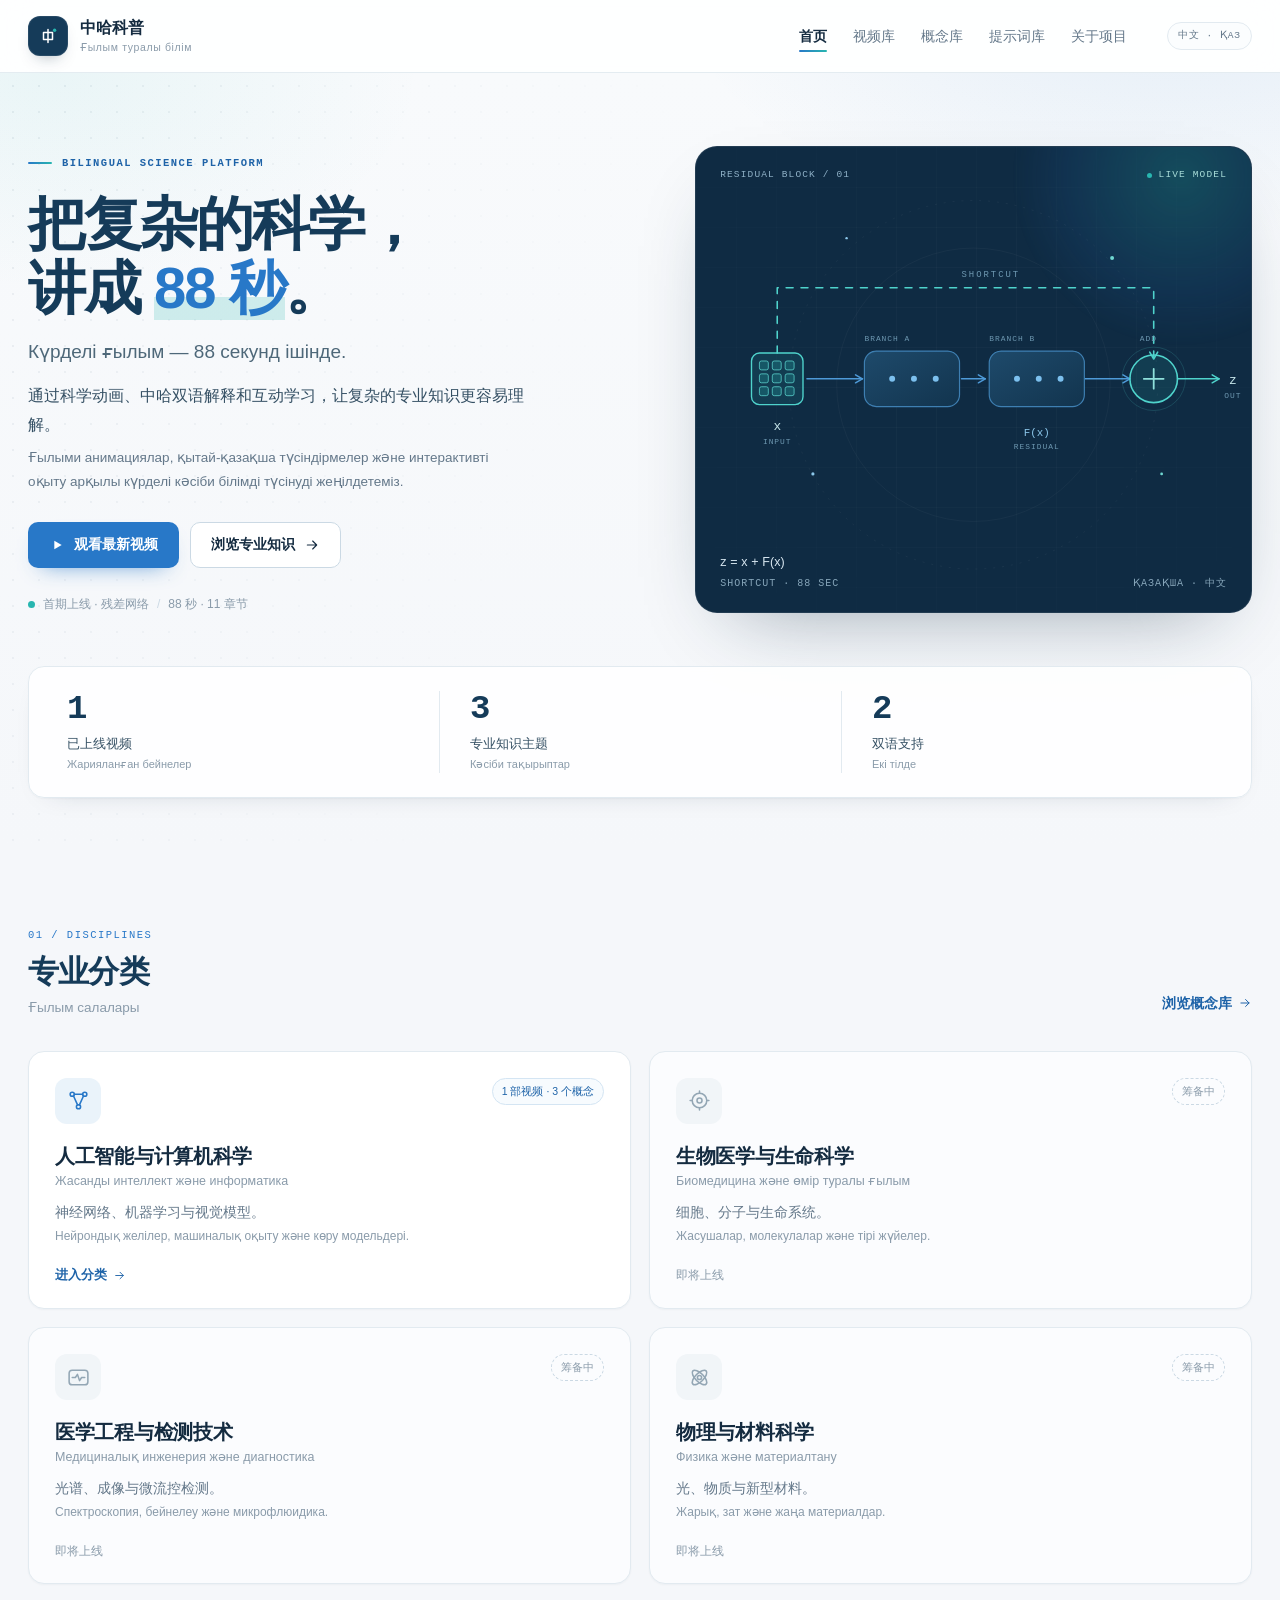
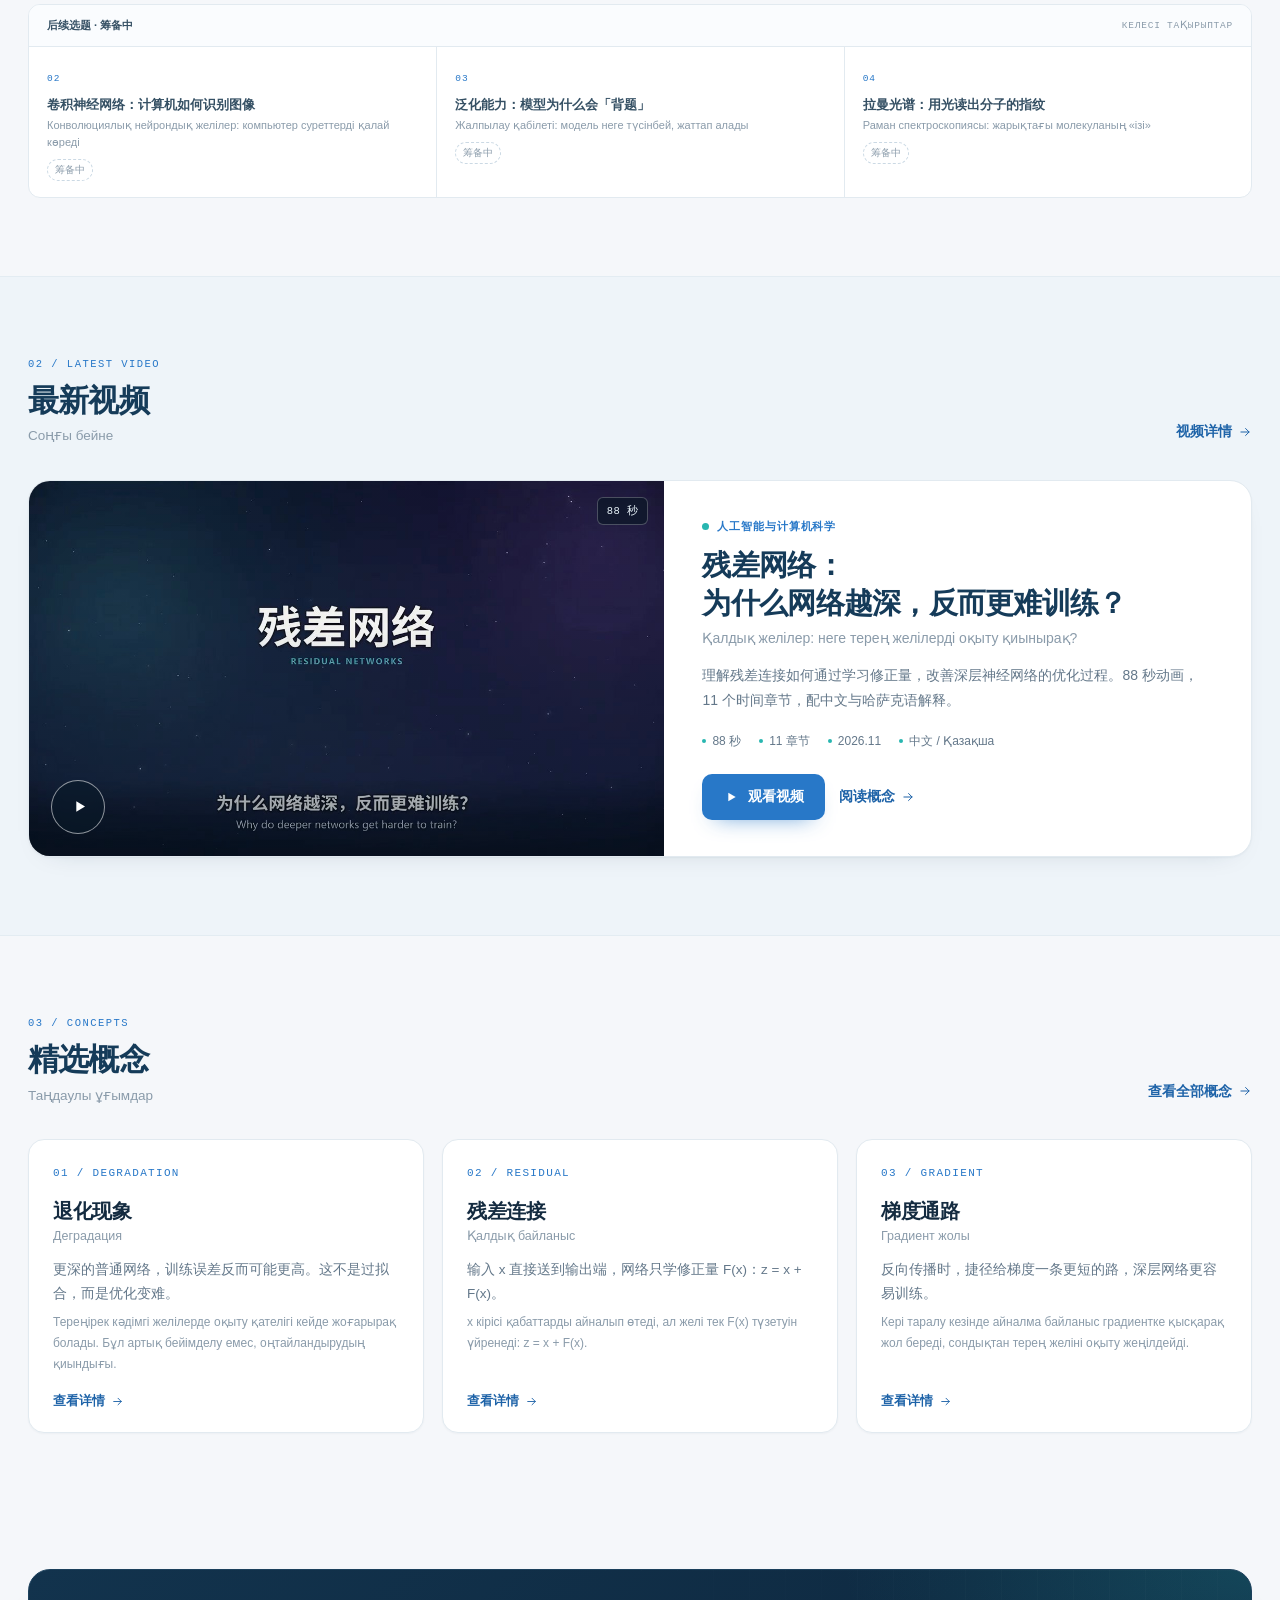
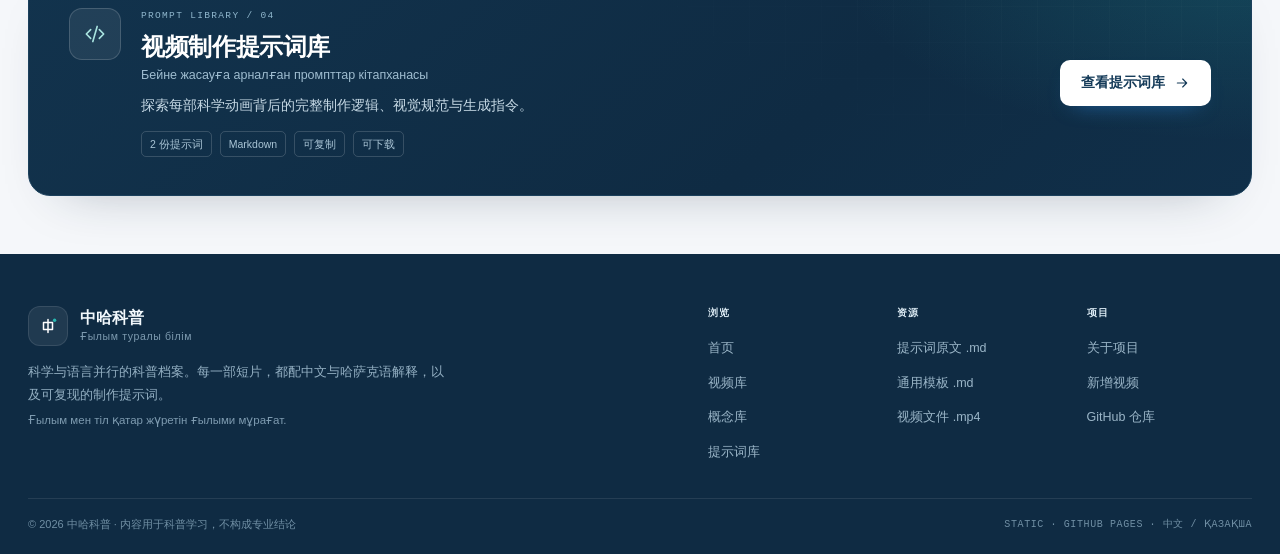
==== index.html @ 67d8af1c "UI 全面升级：编辑式设计系统、首页与视频页重做、Click Spark 与概念库" ====
<!doctype html>
<html lang="zh-CN">
<head>
  <meta charset="UTF-8" />
  <meta name="viewport" content="width=device-width, initial-scale=1.0" />
  <title>中哈科普 · 现代科学知识与双语学习平台</title>
  <meta name="description" content="通过科学动画、中哈双语解释和互动学习，让复杂的专业知识更容易理解。首期：残差网络 ResNet，88 秒动画 + 中文/哈萨克语概念解释 + 可复现的制作提示词。" />
  <meta name="theme-color" content="#153B59" />
  <meta property="og:type" content="website" />
  <meta property="og:title" content="中哈科普 · 把复杂的科学，讲成 88 秒" />
  <meta property="og:description" content="中哈双语科学知识平台：科学动画、概念解释与创作提示词。" />
  <meta property="og:image" content="https://hawkplus.github.io/zhong-ha/assets/img/og-cover.jpg" />
  <meta property="og:url" content="https://hawkplus.github.io/zhong-ha/" />
  <link rel="canonical" href="https://hawkplus.github.io/zhong-ha/" />
  <link rel="icon" href="assets/img/favicon.svg" type="image/svg+xml" />
  <link rel="stylesheet" href="assets/css/site.css" />
</head>
<body>
  <a class="skip-link" href="#main-content">跳到主要内容</a>

  <header class="site-header">
    <div class="shell header-inner">
      <a class="brand" href="index.html" aria-label="中哈科普首页">
        <span class="brand-mark" aria-hidden="true">
          <svg viewBox="0 0 24 24" fill="none">
            <path d="M12 5.5v13M7.5 8.5h9v7h-9z" stroke="#fff" stroke-width="1.5" stroke-linejoin="round" stroke-linecap="round"/>
            <circle cx="18.6" cy="6.2" r="1.7" fill="#28B6B0"/>
          </svg>
        </span>
        <span class="brand-copy">
          <strong>中哈科普</strong>
          <small lang="kk">Ғылым туралы білім</small>
        </span>
      </a>

      <nav class="site-nav" id="site-nav" aria-label="主导航">
        <a class="nav-link is-active" href="index.html" aria-current="page">首页</a>
        <a class="nav-link" href="index.html#library">视频库</a>
        <a class="nav-link" href="concepts.html">概念库</a>
        <a class="nav-link" href="prompts.html">提示词库</a>
        <a class="nav-link" href="about.html">关于项目</a>
      </nav>

      <span class="lang-badge" aria-label="中文与哈萨克语">中文 · ҚАЗ</span>
      <button class="nav-toggle" type="button" aria-expanded="false" aria-controls="site-nav" aria-label="打开菜单" data-nav-toggle>
        <span></span>
      </button>
    </div>
  </header>

  <main id="main-content">
    <!-- Hero -->
    <section class="hero" aria-labelledby="hero-title">
      <div class="shell">
        <div class="hero-grid">
          <div class="hero-copy">
            <p class="eyebrow">Bilingual Science Platform</p>
            <h1 id="hero-title">把复杂的科学，<br />讲成 <span class="accent">88 秒</span>。</h1>
            <p class="hero-kk" lang="kk">Күрделі ғылым — 88 секунд ішінде.</p>
            <p class="hero-intro">通过科学动画、中哈双语解释和互动学习，让复杂的专业知识更容易理解。</p>
            <p class="hero-intro-kk" lang="kk">Ғылыми анимациялар, қытай-қазақша түсіндірмелер және интерактивті оқыту арқылы күрделі кәсіби білімді түсінуді жеңілдетеміз.</p>
            <div class="hero-actions">
              <a class="btn btn-primary" href="videos/resnet.html" data-spark>
                <svg viewBox="0 0 24 24" aria-hidden="true"><path d="M8 5.5v13l11-6.5-11-6.5z" fill="currentColor"/></svg>
                观看最新视频
              </a>
              <a class="btn btn-secondary" href="concepts.html" data-spark>
                浏览专业知识
                <svg viewBox="0 0 24 24" aria-hidden="true"><path d="M5 12h14M13 6l6 6-6 6" fill="none" stroke="currentColor" stroke-width="1.7" stroke-linecap="round" stroke-linejoin="round"/></svg>
              </a>
            </div>
            <p class="hero-foot"><span class="pulse-dot" aria-hidden="true"></span>首期上线 · 残差网络 <span class="sep">/</span> 88 秒 · 11 章节</p>
          </div>

          <div class="hero-visual">
            <div class="visual-stage">
              <div class="stage-top">
                <span>RESIDUAL BLOCK / 01</span>
                <span class="live">LIVE MODEL</span>
              </div>
              <svg class="stage-svg" viewBox="0 0 560 470" role="img" aria-label="残差块示意图：输入 x 经过残差分支 F(x) 与上方捷径汇合，在加法节点得到输出 z">
                <defs>
                  <linearGradient id="nodeFill" x1="0" y1="0" x2="1" y2="1">
                    <stop offset="0" stop-color="#1E4A6B"/>
                    <stop offset="1" stop-color="#12344E"/>
                  </linearGradient>
                </defs>

                <circle cx="280" cy="240" r="186" fill="none" stroke="rgba(255,255,255,.05)" stroke-dasharray="2 7"/>
                <circle cx="280" cy="240" r="138" fill="none" stroke="rgba(255,255,255,.04)"/>
                <circle cx="420" cy="112" r="2" fill="#6FD7D1" class="sparkle"/>
                <circle cx="118" cy="330" r="1.6" fill="#8CC7EA" class="sparkle" style="animation-delay:.8s"/>
                <circle cx="470" cy="330" r="1.4" fill="#6FD7D1" class="sparkle" style="animation-delay:1.4s"/>
                <circle cx="152" cy="92" r="1.2" fill="#8CC7EA" class="sparkle" style="animation-delay:.4s"/>

                <!-- shortcut -->
                <path class="flow-line" d="M82 208 V 142 H 462 V 214" fill="none" stroke="#4FD3CC" stroke-width="1.6" stroke-linecap="round" stroke-linejoin="round"/>
                <path d="M462 214 l-4 -7 M462 214 l4 -7" fill="none" stroke="#4FD3CC" stroke-width="1.6" stroke-linecap="round"/>
                <text x="268" y="131" fill="#6E98B1" font-family="monospace" font-size="9" letter-spacing="2">SHORTCUT</text>

                <!-- input -->
                <g>
                  <rect x="56" y="208" width="52" height="52" rx="8" fill="rgba(40,182,176,.12)" stroke="#4FD3CC" stroke-width="1.4"/>
                  <g fill="rgba(40,182,176,.22)" stroke="#5AD1CB" stroke-width=".8">
                    <rect x="64" y="216" width="9" height="9" rx="2"/><rect x="77" y="216" width="9" height="9" rx="2"/><rect x="90" y="216" width="9" height="9" rx="2"/>
                    <rect x="64" y="229" width="9" height="9" rx="2"/><rect x="77" y="229" width="9" height="9" rx="2"/><rect x="90" y="229" width="9" height="9" rx="2"/>
                    <rect x="64" y="242" width="9" height="9" rx="2"/><rect x="77" y="242" width="9" height="9" rx="2"/><rect x="90" y="242" width="9" height="9" rx="2"/>
                  </g>
                  <text x="82" y="286" fill="#C7E6EA" font-family="monospace" font-size="13" text-anchor="middle">x</text>
                  <text x="82" y="300" fill="#6E98B1" font-family="monospace" font-size="8" text-anchor="middle" letter-spacing="1">INPUT</text>
                </g>

                <!-- arrows -->
                <path d="M112 234 H 168" fill="none" stroke="#4E9AD8" stroke-width="1.5" stroke-linecap="round"/>
                <path d="M168 234 l-7 -4 M168 234 l-7 4" fill="none" stroke="#4E9AD8" stroke-width="1.5" stroke-linecap="round"/>
                <path d="M268 234 H 292" fill="none" stroke="#4E9AD8" stroke-width="1.5" stroke-linecap="round"/>
                <path d="M292 234 l-7 -4 M292 234 l-7 4" fill="none" stroke="#4E9AD8" stroke-width="1.5" stroke-linecap="round"/>
                <path d="M392 234 H 438" fill="none" stroke="#4E9AD8" stroke-width="1.5" stroke-linecap="round"/>
                <path d="M438 234 l-7 -4 M438 234 l-7 4" fill="none" stroke="#4E9AD8" stroke-width="1.5" stroke-linecap="round"/>

                <!-- residual branch -->
                <g>
                  <rect x="170" y="206" width="96" height="56" rx="12" fill="url(#nodeFill)" stroke="#3E7FB2" stroke-width="1.2"/>
                  <g fill="#7CC0EE">
                    <circle cx="198" cy="234" r="3"/><circle cx="220" cy="234" r="3"/><circle cx="242" cy="234" r="3"/>
                  </g>
                  <rect x="296" y="206" width="96" height="56" rx="12" fill="url(#nodeFill)" stroke="#3E7FB2" stroke-width="1.2"/>
                  <g fill="#7CC0EE">
                    <circle cx="324" cy="234" r="3"/><circle cx="346" cy="234" r="3"/><circle cx="368" cy="234" r="3"/>
                  </g>
                  <text x="344" y="292" fill="#8CC7EA" font-family="monospace" font-size="11" text-anchor="middle">F(x)</text>
                  <text x="344" y="305" fill="#6E98B1" font-family="monospace" font-size="8" text-anchor="middle" letter-spacing="1">RESIDUAL</text>
                </g>

                <!-- add node -->
                <g class="node-pulse">
                  <circle cx="462" cy="234" r="24" fill="rgba(40,182,176,.13)" stroke="#4FD3CC" stroke-width="1.6"/>
                  <path d="M462 224 v20 M452 234 h20" stroke="#8FE0DB" stroke-width="1.8" stroke-linecap="round"/>
                  <circle cx="462" cy="234" r="32" fill="none" stroke="rgba(79,211,204,.18)"/>
                </g>
                <path d="M486 234 H 528" fill="none" stroke="#4FD3CC" stroke-width="1.5" stroke-linecap="round"/>
                <path d="M528 234 l-7 -4 M528 234 l-7 4" fill="none" stroke="#4FD3CC" stroke-width="1.5" stroke-linecap="round"/>
                <text x="542" y="239" fill="#C7E6EA" font-family="monospace" font-size="13" text-anchor="middle">z</text>
                <text x="542" y="253" fill="#6E98B1" font-family="monospace" font-size="8" text-anchor="middle" letter-spacing="1">OUT</text>

                <!-- tiny labels -->
                <text x="170" y="196" fill="#6E98B1" font-family="monospace" font-size="8" letter-spacing="1">BRANCH A</text>
                <text x="296" y="196" fill="#6E98B1" font-family="monospace" font-size="8" letter-spacing="1">BRANCH B</text>
                <text x="448" y="196" fill="#6E98B1" font-family="monospace" font-size="8" letter-spacing="1">ADD</text>
              </svg>
              <div class="stage-bottom">
                <span><strong>z = x + F(x)</strong><span class="mono">SHORTCUT · 88 SEC</span></span>
                <span class="mono" lang="kk">ҚАЗАҚША · 中文</span>
              </div>
            </div>
          </div>
        </div>

        <div class="metrics" aria-label="站点数据">
          <div class="metric">
            <span class="metric-num" data-stat="videos">1</span>
            <span class="metric-label">已上线视频</span>
            <span class="metric-kk" lang="kk">Жарияланған бейнелер</span>
          </div>
          <div class="metric">
            <span class="metric-num" data-stat="concepts">3</span>
            <span class="metric-label">专业知识主题</span>
            <span class="metric-kk" lang="kk">Кәсіби тақырыптар</span>
          </div>
          <div class="metric">
            <span class="metric-num" data-stat="languages">2</span>
            <span class="metric-label">双语支持</span>
            <span class="metric-kk" lang="kk">Екі тілде</span>
          </div>
        </div>
      </div>
    </section>

    <!-- 01 专业分类 -->
    <section class="section" id="categories" aria-labelledby="categories-title">
      <div class="shell">
        <header class="section-head">
          <div class="section-head-main">
            <span class="section-eyebrow">01 / DISCIPLINES</span>
            <h2 class="section-title" id="categories-title">专业分类</h2>
            <span class="section-kk" lang="kk">Ғылым салалары</span>
          </div>
          <a class="text-link section-link" href="concepts.html">浏览概念库
            <svg viewBox="0 0 24 24" aria-hidden="true"><path d="M5 12h14M13 6l6 6-6 6" fill="none" stroke="currentColor" stroke-width="1.7" stroke-linecap="round" stroke-linejoin="round"/></svg>
          </a>
        </header>

        <div class="category-grid">
          <a class="category-card is-active" href="videos/resnet.html" data-spark>
            <div class="category-top">
              <span class="category-icon" aria-hidden="true">
                <svg viewBox="0 0 24 24" fill="none" stroke="currentColor" stroke-width="1.5" stroke-linecap="round" stroke-linejoin="round">
                  <circle cx="6" cy="6" r="2"/><circle cx="18" cy="6" r="2"/><circle cx="12" cy="18" r="2"/>
                  <path d="M7.8 6h8.4M7.1 7.4l4.1 9M16.9 7.4l-4.1 9"/>
                </svg>
              </span>
              <span class="count-pill" data-cat-count="ai">1 部视频 · 3 个概念</span>
            </div>
            <h3>人工智能与计算机科学</h3>
            <p class="category-kk" lang="kk">Жасанды интеллект және информатика</p>
            <p class="category-desc">神经网络、机器学习与视觉模型。</p>
            <p class="category-desc-kk" lang="kk">Нейрондық желілер, машиналық оқыту және көру модельдері.</p>
            <div class="category-foot">
              <span class="category-link">进入分类
                <svg viewBox="0 0 24 24" aria-hidden="true"><path d="M5 12h14M13 6l6 6-6 6" fill="none" stroke="currentColor" stroke-width="1.7" stroke-linecap="round" stroke-linejoin="round"/></svg>
              </span>
            </div>
          </a>

          <article class="category-card is-muted" aria-disabled="true">
            <div class="category-top">
              <span class="category-icon" aria-hidden="true">
                <svg viewBox="0 0 24 24" fill="none" stroke="currentColor" stroke-width="1.5" stroke-linecap="round" stroke-linejoin="round">
                  <circle cx="12" cy="12" r="7"/><circle cx="12" cy="12" r="2.4"/>
                  <path d="M12 3v2M12 19v2M3 12h2M19 12h2"/>
                </svg>
              </span>
              <span class="status-pill">筹备中</span>
            </div>
            <h3>生物医学与生命科学</h3>
            <p class="category-kk" lang="kk">Биомедицина және өмір туралы ғылым</p>
            <p class="category-desc">细胞、分子与生命系统。</p>
            <p class="category-desc-kk" lang="kk">Жасушалар, молекулалар және тірі жүйелер.</p>
            <div class="category-foot"><span class="category-soon">即将上线</span></div>
          </article>

          <article class="category-card is-muted" aria-disabled="true">
            <div class="category-top">
              <span class="category-icon" aria-hidden="true">
                <svg viewBox="0 0 24 24" fill="none" stroke="currentColor" stroke-width="1.5" stroke-linecap="round" stroke-linejoin="round">
                  <rect x="3" y="5" width="18" height="14" rx="3"/>
                  <path d="M6 12h3l2-3 2 6 2-3h3"/>
                </svg>
              </span>
              <span class="status-pill">筹备中</span>
            </div>
            <h3>医学工程与检测技术</h3>
            <p class="category-kk" lang="kk">Медициналық инженерия және диагностика</p>
            <p class="category-desc">光谱、成像与微流控检测。</p>
            <p class="category-desc-kk" lang="kk">Спектроскопия, бейнелеу және микрофлюидика.</p>
            <div class="category-foot"><span class="category-soon">即将上线</span></div>
          </article>

          <article class="category-card is-muted" aria-disabled="true">
            <div class="category-top">
              <span class="category-icon" aria-hidden="true">
                <svg viewBox="0 0 24 24" fill="none" stroke="currentColor" stroke-width="1.5" stroke-linecap="round" stroke-linejoin="round">
                  <circle cx="12" cy="12" r="2"/>
                  <ellipse cx="12" cy="12" rx="9" ry="4" transform="rotate(45 12 12)"/>
                  <ellipse cx="12" cy="12" rx="9" ry="4" transform="rotate(-45 12 12)"/>
                </svg>
              </span>
              <span class="status-pill">筹备中</span>
            </div>
            <h3>物理与材料科学</h3>
            <p class="category-kk" lang="kk">Физика және материалтану</p>
            <p class="category-desc">光、物质与新型材料。</p>
            <p class="category-desc-kk" lang="kk">Жарық, зат және жаңа материалдар.</p>
            <div class="category-foot"><span class="category-soon">即将上线</span></div>
          </article>
        </div>

        <div class="roadmap">
          <div class="roadmap-head">
            <span>后续选题 · 筹备中</span>
            <span lang="kk">КЕЛЕСІ ТАҚЫРЫПТАР</span>
          </div>
          <div class="roadmap-list">
            <div class="roadmap-item">
              <span class="n">02</span>
              <h3>卷积神经网络：计算机如何识别图像</h3>
              <p class="kk" lang="kk">Конволюциялық нейрондық желілер: компьютер суреттерді қалай көреді</p>
              <span class="status">筹备中</span>
            </div>
            <div class="roadmap-item">
              <span class="n">03</span>
              <h3>泛化能力：模型为什么会「背题」</h3>
              <p class="kk" lang="kk">Жалпылау қабілеті: модель неге түсінбей, жаттап алады</p>
              <span class="status">筹备中</span>
            </div>
            <div class="roadmap-item">
              <span class="n">04</span>
              <h3>拉曼光谱：用光读出分子的指纹</h3>
              <p class="kk" lang="kk">Раман спектроскопиясы: жарықтағы молекуланың «ізі»</p>
              <span class="status">筹备中</span>
            </div>
          </div>
        </div>
      </div>
    </section>

    <!-- 02 最新视频 -->
    <section class="section section--soft" id="library" aria-labelledby="library-title">
      <div class="shell">
        <header class="section-head">
          <div class="section-head-main">
            <span class="section-eyebrow">02 / LATEST VIDEO</span>
            <h2 class="section-title" id="library-title">最新视频</h2>
            <span class="section-kk" lang="kk">Соңғы бейне</span>
          </div>
          <a class="text-link section-link" href="videos/resnet.html">视频详情
            <svg viewBox="0 0 24 24" aria-hidden="true"><path d="M5 12h14M13 6l6 6-6 6" fill="none" stroke="currentColor" stroke-width="1.7" stroke-linecap="round" stroke-linejoin="round"/></svg>
          </a>
        </header>

        <article class="feature">
          <a class="feature-media" href="videos/resnet.html" aria-label="观看视频：残差网络，88 秒" data-spark>
            <img src="assets/img/resnet-cover.jpg" width="1280" height="720" alt="残差网络动画封面：深色星空背景上写着「残差网络 RESIDUAL NETWORKS」" />
            <span class="duration-chip">88 秒</span>
            <span class="play-orb" aria-hidden="true">
              <svg viewBox="0 0 24 24"><path d="M8 5.5v13l11-6.5-11-6.5z" fill="currentColor"/></svg>
            </span>
          </a>
          <div class="feature-body">
            <p class="feature-kicker">人工智能与计算机科学</p>
            <h3>残差网络：<br />为什么网络越深，反而更难训练？</h3>
            <p class="feature-kk" lang="kk">Қалдық желілер: неге терең желілерді оқыту қиынырақ?</p>
            <p class="feature-desc">理解残差连接如何通过学习修正量，改善深层神经网络的优化过程。88 秒动画，11 个时间章节，配中文与哈萨克语解释。</p>
            <div class="feature-meta">
              <span>88 秒</span><span>11 章节</span><span>2026.11</span><span>中文 / Қазақша</span>
            </div>
            <div class="feature-actions">
              <a class="btn btn-primary" href="videos/resnet.html" data-spark>
                <svg viewBox="0 0 24 24" aria-hidden="true"><path d="M8 5.5v13l11-6.5-11-6.5z" fill="currentColor"/></svg>
                观看视频
              </a>
              <a class="text-link" href="concepts.html#residual">阅读概念
                <svg viewBox="0 0 24 24" aria-hidden="true"><path d="M5 12h14M13 6l6 6-6 6" fill="none" stroke="currentColor" stroke-width="1.7" stroke-linecap="round" stroke-linejoin="round"/></svg>
              </a>
            </div>
          </div>
        </article>
      </div>
    </section>

    <!-- 03 精选概念 -->
    <section class="section" id="concepts" aria-labelledby="concepts-title">
      <div class="shell">
        <header class="section-head">
          <div class="section-head-main">
            <span class="section-eyebrow">03 / CONCEPTS</span>
            <h2 class="section-title" id="concepts-title">精选概念</h2>
            <span class="section-kk" lang="kk">Таңдаулы ұғымдар</span>
          </div>
          <a class="text-link section-link" href="concepts.html">查看全部概念
            <svg viewBox="0 0 24 24" aria-hidden="true"><path d="M5 12h14M13 6l6 6-6 6" fill="none" stroke="currentColor" stroke-width="1.7" stroke-linecap="round" stroke-linejoin="round"/></svg>
          </a>
        </header>

        <div class="concept-grid">
          <a class="concept-card" href="concepts.html#degradation">
            <span class="concept-index">01 / DEGRADATION</span>
            <h3>退化现象</h3>
            <span class="concept-kk" lang="kk">Деградация</span>
            <p class="concept-cn">更深的普通网络，训练误差反而可能更高。这不是过拟合，而是优化变难。</p>
            <p class="concept-kk-text" lang="kk">Тереңірек кәдімгі желілерде оқыту қателігі кейде жоғарырақ болады. Бұл артық бейімделу емес, оңтайландырудың қиындығы.</p>
            <span class="concept-link">查看详情
              <svg viewBox="0 0 24 24" aria-hidden="true"><path d="M5 12h14M13 6l6 6-6 6" fill="none" stroke="currentColor" stroke-width="1.7" stroke-linecap="round" stroke-linejoin="round"/></svg>
            </span>
          </a>

          <a class="concept-card" href="concepts.html#residual">
            <span class="concept-index">02 / RESIDUAL</span>
            <h3>残差连接</h3>
            <span class="concept-kk" lang="kk">Қалдық байланыс</span>
            <p class="concept-cn">输入 x 直接送到输出端，网络只学修正量 F(x)：z = x + F(x)。</p>
            <p class="concept-kk-text" lang="kk">x кірісі қабаттарды айналып өтеді, ал желі тек F(x) түзетуін үйренеді: z = x + F(x).</p>
            <span class="concept-link">查看详情
              <svg viewBox="0 0 24 24" aria-hidden="true"><path d="M5 12h14M13 6l6 6-6 6" fill="none" stroke="currentColor" stroke-width="1.7" stroke-linecap="round" stroke-linejoin="round"/></svg>
            </span>
          </a>

          <a class="concept-card" href="concepts.html#gradient">
            <span class="concept-index">03 / GRADIENT</span>
            <h3>梯度通路</h3>
            <span class="concept-kk" lang="kk">Градиент жолы</span>
            <p class="concept-cn">反向传播时，捷径给梯度一条更短的路，深层网络更容易训练。</p>
            <p class="concept-kk-text" lang="kk">Кері таралу кезінде айналма байланыс градиентке қысқарақ жол береді, сондықтан терең желіні оқыту жеңілдейді.</p>
            <span class="concept-link">查看详情
              <svg viewBox="0 0 24 24" aria-hidden="true"><path d="M5 12h14M13 6l6 6-6 6" fill="none" stroke="currentColor" stroke-width="1.7" stroke-linecap="round" stroke-linejoin="round"/></svg>
            </span>
          </a>
        </div>
      </div>
    </section>

    <!-- 04 提示词 -->
    <section class="section section--tight" id="prompts" aria-labelledby="prompts-title">
      <div class="shell">
        <div class="prompt-banner">
          <div class="prompt-banner-main">
            <span class="prompt-banner-icon" aria-hidden="true">
              <svg viewBox="0 0 24 24" fill="none" stroke="currentColor" stroke-width="1.5" stroke-linecap="round" stroke-linejoin="round">
                <path d="M8 8 4 12l4 4M16 8l4 4-4 4M14 5l-4 14"/>
              </svg>
            </span>
            <div>
              <p class="prompt-banner-kicker">PROMPT LIBRARY / 04</p>
              <h2 id="prompts-title">视频制作提示词库</h2>
              <p class="prompt-banner-kk" lang="kk">Бейне жасауға арналған промпттар кітапханасы</p>
              <p class="prompt-banner-desc">探索每部科学动画背后的完整制作逻辑、视觉规范与生成指令。</p>
              <div class="prompt-tags">
                <span>2 份提示词</span><span>Markdown</span><span>可复制</span><span>可下载</span>
              </div>
            </div>
          </div>
          <div class="prompt-banner-action">
            <a class="btn btn-primary" href="prompts.html" data-spark>
              查看提示词库
              <svg viewBox="0 0 24 24" aria-hidden="true"><path d="M5 12h14M13 6l6 6-6 6" fill="none" stroke="currentColor" stroke-width="1.7" stroke-linecap="round" stroke-linejoin="round"/></svg>
            </a>
          </div>
        </div>
      </div>
    </section>
  </main>

  <footer class="site-footer">
    <div class="shell footer-main">
      <div class="footer-brand">
        <a class="brand brand--footer" href="index.html" aria-label="中哈科普首页">
          <span class="brand-mark" aria-hidden="true">
            <svg viewBox="0 0 24 24" fill="none">
              <path d="M12 5.5v13M7.5 8.5h9v7h-9z" stroke="#fff" stroke-width="1.5" stroke-linejoin="round" stroke-linecap="round"/>
            <circle cx="18.6" cy="6.2" r="1.7" fill="#28B6B0"/>
            </svg>
          </span>
          <span class="brand-copy">
            <strong>中哈科普</strong>
            <small lang="kk">Ғылым туралы білім</small>
          </span>
        </a>
        <p>科学与语言并行的科普档案。每一部短片，都配中文与哈萨克语解释，以及可复现的制作提示词。
          <span class="kk" lang="kk">Ғылым мен тіл қатар жүретін ғылыми мұрағат.</span>
        </p>
      </div>
      <div class="footer-cols">
        <div>
          <h3>浏览</h3>
          <ul>
            <li><a href="index.html">首页</a></li>
            <li><a href="index.html#library">视频库</a></li>
            <li><a href="concepts.html">概念库</a></li>
            <li><a href="prompts.html">提示词库</a></li>
          </ul>
        </div>
        <div>
          <h3>资源</h3>
          <ul>
            <li><a href="assets/prompts/resnet-90s-prompt.md" download>提示词原文 .md</a></li>
            <li><a href="assets/prompts/kurzgesagt-prompt-template.md" download>通用模板 .md</a></li>
            <li><a href="assets/videos/resnet-88s.mp4" download>视频文件 .mp4</a></li>
          </ul>
        </div>
        <div>
          <h3>项目</h3>
          <ul>
            <li><a href="about.html">关于项目</a></li>
            <li><a href="about.html#add">新增视频</a></li>
            <li><a href="https://github.com/Hawkplus/zhong-ha" target="_blank" rel="noopener noreferrer">GitHub 仓库</a></li>
          </ul>
        </div>
      </div>
    </div>
    <div class="shell footer-bottom">
      <span>© <span data-year>2026</span> 中哈科普 · 内容用于科普学习，不构成专业结论</span>
      <span class="mono">STATIC · GITHUB PAGES · 中文 / ҚАЗАҚША</span>
    </div>
  </footer>

  <script src="assets/js/data.js"></script>
  <script src="assets/js/site.js"></script>
</body>
</html>
---- assets/css/site.css ----
/* ==========================================================================
   中哈科普 · Scientific Editorial Design System
   2026 UI Redesign · 纯静态 HTML / CSS / JS
   --------------------------------------------------------------------------
   01 Tokens        02 Base / Type     03 Header         04 Buttons / Chips
   05 Hero          06 Metrics         07 Sections       08 Categories
   09 Feature video 10 Concepts        11 Prompt banner  12 Page hero
   13 Watch / player 14 Definition     15 Principle      16 Stages
   17 Boundaries    18 Chapters       19 Prompt CTA     20 Aside
   21 Concepts page 22 Prompts page   23 About          24 Footer
   25 Spark / toast 26 Motion         27 Responsive     28 A11y / print
   ========================================================================== */

/* 01. Tokens ------------------------------------------------------------- */
:root {
  --bg: #F5F7FA;
  --bg-soft: #EEF4F9;
  --surface: #FFFFFF;
  --ink: #142B40;
  --ink-soft: #355064;
  --muted: #64788A;
  --muted-2: #8A9BAA;
  --brand: #153B59;
  --brand-deep: #0F2B43;
  --brand-mid: #1C4A6B;
  --blue: #2878C8;
  --blue-dark: #1E63A8;
  --blue-soft: #EAF3FA;
  --teal: #28B6B0;
  --teal-soft: #E8F7F6;
  --success: #279B78;
  --line: #E2EAF0;
  --line-strong: #CBD9E4;
  --radius-xl: 22px;
  --radius-lg: 16px;
  --radius-md: 12px;
  --radius-sm: 8px;
  --shadow-xs: 0 1px 2px rgba(20, 43, 64, .04);
  --shadow-sm: 0 1px 2px rgba(20, 43, 64, .04), 0 10px 28px -22px rgba(20, 43, 64, .28);
  --shadow-md: 0 24px 56px -36px rgba(20, 43, 64, .38);
  --shadow-lg: 0 32px 80px -40px rgba(15, 43, 67, .45);
  --shell: 1240px;
  --header-h: 72px;
  --font-sans: "Inter", "Noto Sans SC", "Noto Sans", "Microsoft YaHei", "PingFang SC", "Source Han Sans SC", Arial, sans-serif;
  --font-mono: "JetBrains Mono", "Cascadia Code", "SFMono-Regular", Consolas, "Microsoft YaHei", monospace;
  --ease: cubic-bezier(.2, .7, .2, 1);
}

/* 02. Base / Type -------------------------------------------------------- */
*, *::before, *::after { box-sizing: border-box; }
html { scroll-behavior: smooth; scroll-padding-top: 96px; -webkit-text-size-adjust: 100%; }
body {
  margin: 0;
  background: var(--bg);
  color: var(--ink);
  font-family: var(--font-sans);
  font-size: 16px;
  line-height: 1.72;
  -webkit-font-smoothing: antialiased;
  text-rendering: optimizeLegibility;
}
h1, h2, h3, h4, p, figure, blockquote, dl, dd { margin: 0; }
ul, ol { margin: 0; padding: 0; }
img, video, svg { max-width: 100%; }
img { display: block; height: auto; }
a { color: inherit; text-decoration: none; }
button { font: inherit; color: inherit; }
[hidden] { display: none !important; }
::selection { background: rgba(40, 120, 200, .18); color: var(--ink); }
:focus-visible { outline: 3px solid var(--blue); outline-offset: 3px; }

.shell { width: min(var(--shell), calc(100% - 56px)); margin-inline: auto; }
.sr-only {
  position: absolute; width: 1px; height: 1px; margin: -1px; padding: 0;
  overflow: hidden; clip: rect(0 0 0 0); white-space: nowrap; border: 0;
}
.skip-link {
  position: fixed; top: 10px; left: 10px; z-index: 200;
  padding: 10px 16px; border-radius: var(--radius-sm);
  background: var(--brand); color: #fff; font-size: 14px;
  transform: translateY(-160%); transition: transform .2s var(--ease);
}
.skip-link:focus { transform: translateY(0); }
[lang="kk"] { hyphens: auto; overflow-wrap: anywhere; }

/* 03. Header ------------------------------------------------------------- */
.site-header {
  position: sticky; top: 0; z-index: 80;
  border-bottom: 1px solid rgba(226, 234, 240, .9);
  background: rgba(255, 255, 255, .9);
  -webkit-backdrop-filter: saturate(160%) blur(16px);
  backdrop-filter: saturate(160%) blur(16px);
  transition: box-shadow .25s var(--ease);
}
.site-header.is-scrolled { box-shadow: 0 12px 32px -28px rgba(20, 43, 64, .5); }
.header-inner { display: flex; align-items: center; gap: 28px; min-height: var(--header-h); }
.brand { display: inline-flex; align-items: center; gap: 12px; flex: 0 0 auto; min-width: 0; }
.brand-mark {
  display: grid; place-items: center; flex: 0 0 40px;
  width: 40px; height: 40px; border-radius: 12px;
  background: var(--brand); color: #fff;
  box-shadow: inset 0 0 0 1px rgba(255, 255, 255, .08), 0 8px 18px -12px rgba(15, 43, 67, .8);
}
.brand-mark svg { width: 24px; height: 24px; }
.brand-copy { display: block; min-width: 0; }
.brand-copy strong {
  display: block; color: var(--ink); font-size: 16px; font-weight: 700;
  line-height: 1.3; letter-spacing: .01em; white-space: nowrap;
}
.brand-copy small {
  display: block; margin-top: 1px; color: var(--muted-2);
  font-size: 10.5px; line-height: 1.4; letter-spacing: .06em;
  white-space: nowrap;
}
.site-nav { display: flex; align-items: center; gap: 2px; margin-left: auto; }
.nav-link {
  position: relative; display: inline-flex; align-items: center;
  min-height: 38px; padding: 0 12px; border-radius: 7px;
  color: var(--muted); font-size: 14px; white-space: nowrap;
  transition: color .18s var(--ease), background-color .18s var(--ease);
}
.nav-link:hover { color: var(--ink); background: #F1F6FA; }
.nav-link.is-active { color: var(--ink); font-weight: 600; }
.nav-link.is-active::after {
  content: ""; position: absolute; left: 12px; right: 12px; bottom: 3px;
  height: 2px; border-radius: 2px; background: linear-gradient(90deg, var(--blue), var(--teal));
}
.lang-badge {
  flex: 0 0 auto; padding: 5px 10px; border: 1px solid var(--line);
  border-radius: 999px; color: var(--muted); background: #FBFDFE;
  font-family: var(--font-mono); font-size: 9.5px; letter-spacing: .1em;
  white-space: nowrap;
}
.nav-toggle {
  display: none; align-items: center; justify-content: center;
  width: 42px; height: 42px; margin-left: auto;
  border: 1px solid var(--line); border-radius: 10px; background: #fff; cursor: pointer;
}
.nav-toggle span, .nav-toggle span::before, .nav-toggle span::after {
  display: block; width: 17px; height: 2px; border-radius: 2px; background: var(--ink);
  content: ""; position: relative; transition: transform .2s var(--ease), background .2s var(--ease);
}
.nav-toggle span::before { position: absolute; top: -6px; }
.nav-toggle span::after { position: absolute; top: 6px; }
.nav-toggle[aria-expanded="true"] span { background: transparent; }
.nav-toggle[aria-expanded="true"] span::before { transform: translateY(6px) rotate(45deg); }
.nav-toggle[aria-expanded="true"] span::after { transform: translateY(-6px) rotate(-45deg); }

/* 04. Buttons / chips ---------------------------------------------------- */
.btn {
  display: inline-flex; align-items: center; justify-content: center; gap: 9px;
  min-height: 46px; padding: 0 20px; border: 1px solid transparent;
  border-radius: 10px; font-size: 14px; font-weight: 600; line-height: 1.2;
  cursor: pointer; white-space: nowrap;
  transition: transform .18s var(--ease), background-color .18s var(--ease),
              border-color .18s var(--ease), box-shadow .18s var(--ease), color .18s var(--ease);
}
.btn svg { width: 16px; height: 16px; flex: 0 0 auto; }
.btn:hover { transform: translateY(-1px); }
.btn-primary {
  background: var(--blue); color: #fff;
  box-shadow: 0 10px 22px -14px rgba(40, 120, 200, .85);
}
.btn-primary:hover { background: var(--blue-dark); }
.btn-secondary { border-color: var(--line-strong); background: #fff; color: var(--ink); }
.btn-secondary:hover { border-color: #B4C8D8; background: #FBFDFE; }
.btn-ghost-light {
  border-color: rgba(255, 255, 255, .34); background: rgba(255, 255, 255, .06); color: #fff;
}
.btn-ghost-light:hover { border-color: rgba(255, 255, 255, .62); background: rgba(255, 255, 255, .12); }
.btn-sm { min-height: 38px; padding: 0 14px; font-size: 13px; border-radius: 8px; }
.btn-block { width: 100%; }

.text-link {
  display: inline-flex; align-items: center; gap: 6px;
  color: var(--blue-dark); font-size: 13.5px; font-weight: 600; white-space: nowrap;
}
.text-link svg { width: 14px; height: 14px; transition: transform .18s var(--ease); }
.text-link:hover svg { transform: translateX(3px); }

.chip {
  display: inline-flex; align-items: center; gap: 6px;
  padding: 4px 10px; border: 1px solid var(--line); border-radius: 999px;
  background: #FAFCFD; color: var(--muted); font-size: 11.5px; line-height: 1.6;
  white-space: nowrap;
}
.chip--blue { border-color: #CFE3F6; background: var(--blue-soft); color: var(--blue-dark); }
.chip--teal { border-color: #CBE9E7; background: var(--teal-soft); color: #167C78; }
.chip--muted { border-color: var(--line); background: #F7FAFC; color: var(--muted-2); }
.dot { width: 6px; height: 6px; border-radius: 50%; background: var(--teal); flex: 0 0 auto; }

/* 05. Hero --------------------------------------------------------------- */
.hero {
  position: relative; overflow: hidden;
  padding: 72px 0 50px;
  background:
    radial-gradient(820px 420px at 92% -12%, rgba(40, 120, 200, .10), transparent 62%),
    radial-gradient(620px 360px at 4% 0%, rgba(40, 182, 176, .07), transparent 60%),
    linear-gradient(180deg, #F8FAFC 0%, var(--bg) 100%);
}
.hero::before {
  content: ""; position: absolute; inset: 0; pointer-events: none; opacity: .5;
  background-image: radial-gradient(rgba(21, 59, 89, .14) 1px, transparent 1px);
  background-size: 26px 26px;
  -webkit-mask-image: linear-gradient(110deg, #000 0%, transparent 46%);
  mask-image: linear-gradient(110deg, #000 0%, transparent 46%);
}
.hero .shell { position: relative; z-index: 1; }
.hero-grid {
  display: grid; grid-template-columns: minmax(0, 1.04fr) minmax(0, .96fr);
  align-items: center; gap: 64px;
}
.hero-copy { min-width: 0; }
.eyebrow {
  display: inline-flex; align-items: center; gap: 10px;
  margin-bottom: 20px; color: var(--blue-dark);
  font-family: var(--font-mono); font-size: 10.5px; font-weight: 600;
  letter-spacing: .14em; text-transform: uppercase;
}
.eyebrow::before {
  content: ""; width: 24px; height: 2px; border-radius: 2px;
  background: linear-gradient(90deg, var(--blue), var(--teal));
}
.hero h1 {
  max-width: 11em; margin-bottom: 18px;
  color: var(--brand); font-size: clamp(40px, 4.8vw, 58px);
  font-weight: 750; line-height: 1.1; letter-spacing: -.035em;
  text-wrap: balance;
}
.hero h1 .accent {
  position: relative; color: var(--blue); white-space: nowrap;
  background: linear-gradient(transparent 64%, rgba(40, 182, 176, .20) 64%);
}
.hero-kk {
  margin-bottom: 16px; color: #4E6879; font-size: 19px; line-height: 1.5;
}
.hero-intro { max-width: 34em; color: var(--ink-soft); font-size: 15.5px; line-height: 1.85; }
.hero-intro-kk {
  max-width: 36em; margin-top: 7px; color: var(--muted);
  font-size: 13.5px; line-height: 1.75;
}
.hero-actions { display: flex; flex-wrap: wrap; gap: 11px; margin-top: 28px; }
.hero-foot {
  display: flex; align-items: center; gap: 8px; margin-top: 26px;
  color: var(--muted-2); font-size: 12px;
}
.pulse-dot {
  width: 7px; height: 7px; border-radius: 50%; background: var(--teal);
  box-shadow: 0 0 0 0 rgba(40, 182, 176, .45); animation: pulseDot 2.4s infinite;
}
.hero-foot .sep { color: var(--line-strong); }
.hero-visual { position: relative; min-width: 0; }
.visual-stage {
  position: relative; overflow: hidden;
  min-height: 452px; border: 1px solid rgba(255, 255, 255, .08);
  border-radius: var(--radius-xl); background: var(--brand-deep);
  box-shadow: var(--shadow-lg);
}
.visual-stage::before {
  content: ""; position: absolute; inset: 0; pointer-events: none; opacity: .55;
  background-image:
    linear-gradient(rgba(255, 255, 255, .045) 1px, transparent 1px),
    linear-gradient(90deg, rgba(255, 255, 255, .045) 1px, transparent 1px);
  background-size: 40px 40px;
  -webkit-mask-image: radial-gradient(80% 80% at 50% 45%, #000 30%, transparent 100%);
  mask-image: radial-gradient(80% 80% at 50% 45%, #000 30%, transparent 100%);
}
.visual-stage::after {
  content: ""; position: absolute; width: 340px; height: 340px;
  top: -140px; right: -100px; border-radius: 50%; pointer-events: none;
  background: radial-gradient(circle, rgba(40, 182, 176, .24), rgba(40, 120, 200, .10) 48%, transparent 70%);
  filter: blur(2px);
}
.stage-top {
  position: absolute; top: 20px; left: 24px; right: 24px; z-index: 2;
  display: flex; align-items: center; justify-content: space-between; gap: 12px;
  color: #8FB1C7; font-family: var(--font-mono); font-size: 9.5px; letter-spacing: .12em;
}
.stage-top .live { display: inline-flex; align-items: center; gap: 7px; color: #A8DCD8; }
.stage-top .live::before { content: ""; width: 5px; height: 5px; border-radius: 50%; background: var(--teal); }
.stage-svg { position: relative; z-index: 1; display: block; width: 100%; height: auto; }
.stage-bottom {
  position: absolute; left: 24px; right: 24px; bottom: 20px; z-index: 2;
  display: flex; align-items: flex-end; justify-content: space-between; gap: 16px;
  color: #87A6BA; font-size: 11px;
}
.stage-bottom strong { display: block; color: #D7E6F0; font-size: 12.5px; font-weight: 500; letter-spacing: .01em; }
.stage-bottom .mono { font-family: var(--font-mono); font-size: 10px; letter-spacing: .1em; }
.flow-line { stroke-dasharray: 7 8; animation: flowDash 2.8s linear infinite; }
.node-pulse { animation: nodePulse 3.4s ease-in-out infinite; transform-origin: center; }
.sparkle { animation: twinkle 3s ease-in-out infinite; }

/* 06. Metrics ------------------------------------------------------------ */
.metrics {
  display: grid; grid-template-columns: repeat(3, minmax(0, 1fr));
  margin-top: 52px; padding: 24px 8px;
  border: 1px solid var(--line); border-radius: var(--radius-lg);
  background: rgba(255, 255, 255, .86); box-shadow: var(--shadow-sm);
  -webkit-backdrop-filter: blur(6px); backdrop-filter: blur(6px);
}
.metric { padding: 0 30px; min-width: 0; }
.metric + .metric { border-left: 1px solid var(--line); }
.metric-num {
  display: block; color: var(--brand);
  font-family: var(--font-mono); font-size: 34px; font-weight: 600;
  line-height: 1.1; letter-spacing: -.04em;
}
.metric-label { display: block; margin-top: 5px; color: var(--ink-soft); font-size: 12.5px; font-weight: 500; }
.metric-kk { display: block; margin-top: 1px; color: var(--muted-2); font-size: 11px; line-height: 1.5; }

/* 07. Sections ----------------------------------------------------------- */
.section { padding: 78px 0; }
.section--soft { background: var(--bg-soft); border-block: 1px solid rgba(226, 234, 240, .8); }
.section--tight { padding: 58px 0; }
.section-head {
  display: flex; align-items: flex-end; justify-content: space-between;
  gap: 28px; margin-bottom: 32px;
}
.section-head-main { min-width: 0; }
.section-eyebrow {
  display: block; margin-bottom: 9px; color: var(--blue);
  font-family: var(--font-mono); font-size: 10.5px; letter-spacing: .14em;
}
.section-title {
  color: var(--brand); font-size: clamp(26px, 2.8vw, 31px);
  font-weight: 720; line-height: 1.25; letter-spacing: -.025em;
}
.section-kk { display: block; margin-top: 4px; color: var(--muted-2); font-size: 13.5px; }
.section-link { flex: 0 0 auto; padding-bottom: 4px; }

/* 08. Categories --------------------------------------------------------- */
.category-grid { display: grid; grid-template-columns: repeat(2, minmax(0, 1fr)); gap: 18px; }
.category-card {
  position: relative; display: flex; flex-direction: column;
  min-height: 238px; padding: 26px 26px 22px;
  border: 1px solid var(--line); border-radius: var(--radius-lg);
  background: var(--surface); box-shadow: var(--shadow-xs);
  transition: transform .22s var(--ease), box-shadow .22s var(--ease), border-color .22s var(--ease);
}
.category-card.is-active:hover {
  transform: translateY(-3px); border-color: #B7D1E8; box-shadow: var(--shadow-md);
}
.category-card.is-muted { background: #FBFCFE; color: var(--muted); }
.category-top { display: flex; align-items: flex-start; justify-content: space-between; gap: 14px; }
.category-icon {
  display: grid; place-items: center; width: 46px; height: 46px;
  border-radius: 12px; background: var(--blue-soft); color: var(--blue);
}
.category-icon svg { width: 25px; height: 25px; }
.category-card.is-muted .category-icon { background: #F1F5F8; color: #93A6B4; }
.count-pill {
  padding: 4px 9px; border: 1px solid #D4E5F3; border-radius: 999px;
  background: #F7FBFE; color: var(--blue-dark);
  font-size: 10.5px; line-height: 1.6; white-space: nowrap;
}
.status-pill {
  padding: 4px 9px; border: 1px dashed #CBD9E4; border-radius: 999px;
  color: var(--muted-2); font-size: 10.5px; line-height: 1.6; white-space: nowrap;
}
.category-card h3 { margin-top: 18px; color: var(--ink); font-size: 20px; font-weight: 680; line-height: 1.4; letter-spacing: -.015em; }
.category-kk { margin-top: 2px; color: var(--muted-2); font-size: 12.5px; line-height: 1.5; }
.category-desc { margin-top: 10px; color: var(--muted); font-size: 13.5px; line-height: 1.75; }
.category-desc-kk { margin-top: 2px; color: var(--muted-2); font-size: 12px; line-height: 1.7; }
.category-foot { display: flex; align-items: center; justify-content: space-between; gap: 12px; margin-top: auto; padding-top: 18px; }
.category-link { display: inline-flex; align-items: center; gap: 6px; color: var(--blue-dark); font-size: 12.5px; font-weight: 600; }
.category-link svg { width: 13px; height: 13px; transition: transform .18s var(--ease); }
.category-card.is-active:hover .category-link svg { transform: translateX(3px); }
.category-soon { color: var(--muted-2); font-size: 12px; }

/* Roadmap strip */
.roadmap { margin-top: 20px; overflow: hidden; border: 1px solid var(--line); border-radius: var(--radius-md); background: var(--surface); }
.roadmap-head {
  display: flex; align-items: center; justify-content: space-between; gap: 14px;
  padding: 11px 18px; border-bottom: 1px solid var(--line);
  background: #FAFCFE; color: var(--muted); font-size: 11px;
}
.roadmap-head span:first-child { font-weight: 600; color: var(--ink-soft); }
.roadmap-head span:last-child { font-family: var(--font-mono); font-size: 9.5px; letter-spacing: .08em; color: var(--muted-2); }
.roadmap-list { display: grid; grid-template-columns: repeat(3, minmax(0, 1fr)); }
.roadmap-item { padding: 15px 18px; min-width: 0; }
.roadmap-item + .roadmap-item { border-left: 1px solid var(--line); }
.roadmap-item .n { color: var(--blue); font-family: var(--font-mono); font-size: 9.5px; letter-spacing: .1em; }
.roadmap-item h3 { margin-top: 5px; color: var(--ink-soft); font-size: 13px; font-weight: 600; line-height: 1.55; }
.roadmap-item .kk { margin-top: 2px; color: var(--muted-2); font-size: 11px; line-height: 1.55; }
.roadmap-item .status { display: inline-block; margin-top: 8px; padding: 2px 7px; border: 1px dashed #CBD9E4; border-radius: 999px; color: var(--muted-2); font-size: 9.5px; }

/* 09. Feature video ------------------------------------------------------ */
.feature {
  display: grid; grid-template-columns: minmax(0, 1.04fr) minmax(0, .96fr);
  overflow: hidden; border: 1px solid var(--line); border-radius: var(--radius-xl);
  background: var(--surface); box-shadow: var(--shadow-sm);
}
.feature-media { position: relative; display: block; min-width: 0; overflow: hidden; background: #0C2233; }
.feature-media img { width: 100%; height: 100%; min-height: 100%; object-fit: cover; transition: transform .55s var(--ease); }
.feature-media:hover img { transform: scale(1.02); }
.feature-media::after {
  content: ""; position: absolute; inset: 0; pointer-events: none;
  background: linear-gradient(180deg, rgba(9, 24, 37, .04) 40%, rgba(9, 24, 37, .46) 100%);
}
.play-orb {
  position: absolute; left: 22px; bottom: 22px; z-index: 2;
  display: grid; place-items: center; width: 54px; height: 54px;
  border: 1px solid rgba(255, 255, 255, .55); border-radius: 50%;
  background: rgba(10, 26, 40, .55); color: #fff;
  -webkit-backdrop-filter: blur(6px); backdrop-filter: blur(6px);
  transition: transform .22s var(--ease), background .22s var(--ease);
}
.play-orb svg { width: 19px; height: 19px; margin-left: 3px; }
.feature-media:hover .play-orb { transform: scale(1.06); background: rgba(10, 26, 40, .72); }
.duration-chip {
  position: absolute; top: 16px; right: 16px; z-index: 2;
  padding: 4px 9px; border: 1px solid rgba(255, 255, 255, .24); border-radius: 6px;
  background: rgba(9, 24, 37, .62); color: #E9F4FA;
  -webkit-backdrop-filter: blur(4px); backdrop-filter: blur(4px);
  font-family: var(--font-mono); font-size: 10.5px; letter-spacing: .04em;
}
.feature-body { display: flex; flex-direction: column; justify-content: center; min-width: 0; padding: 36px 38px; }
.feature-kicker { display: flex; align-items: center; gap: 8px; margin-bottom: 10px; color: var(--blue); font-size: 11px; font-weight: 650; letter-spacing: .08em; text-transform: uppercase; }
.feature-kicker::before { content: ""; width: 7px; height: 7px; border-radius: 50%; background: var(--teal); }
.feature h3 { margin-bottom: 6px; color: var(--brand); font-size: clamp(23px, 2.5vw, 29px); font-weight: 720; line-height: 1.32; letter-spacing: -.025em; text-wrap: balance; }
.feature-kk { margin-bottom: 13px; color: var(--muted-2); font-size: 14px; line-height: 1.55; }
.feature-desc { margin-bottom: 18px; color: var(--muted); font-size: 14px; line-height: 1.8; }
.feature-meta { display: flex; flex-wrap: wrap; gap: 8px 18px; margin-bottom: 22px; color: var(--muted); font-size: 12px; }
.feature-meta span { display: inline-flex; align-items: center; gap: 6px; }
.feature-meta span::before { content: ""; width: 4px; height: 4px; border-radius: 50%; background: var(--teal); }
.feature-actions { display: flex; flex-wrap: wrap; align-items: center; gap: 14px; }

/* 10. Concepts home ------------------------------------------------------ */
.concept-grid { display: grid; grid-template-columns: repeat(3, minmax(0, 1fr)); gap: 18px; }
.concept-card {
  display: flex; flex-direction: column; min-height: 236px;
  padding: 24px 24px 20px; border: 1px solid var(--line); border-radius: var(--radius-lg);
  background: var(--surface); box-shadow: var(--shadow-xs);
  transition: transform .22s var(--ease), box-shadow .22s var(--ease), border-color .22s var(--ease);
}
.concept-card:hover { transform: translateY(-3px); border-color: #B7D1E8; box-shadow: var(--shadow-md); }
.concept-index { color: var(--blue); font-family: var(--font-mono); font-size: 11px; letter-spacing: .12em; }
.concept-card h3 { margin-top: 14px; color: var(--ink); font-size: 20px; font-weight: 680; line-height: 1.4; letter-spacing: -.015em; }
.concept-kk { margin-top: 1px; color: var(--muted-2); font-size: 12.5px; }
.concept-cn { margin-top: 11px; color: var(--muted); font-size: 13.5px; line-height: 1.8; }
.concept-kk-text { margin-top: 5px; color: var(--muted-2); font-size: 12px; line-height: 1.75; }
.concept-link { display: inline-flex; align-items: center; gap: 6px; margin-top: auto; padding-top: 16px; color: var(--blue-dark); font-size: 12.5px; font-weight: 600; }
.concept-link svg { width: 13px; height: 13px; transition: transform .18s var(--ease); }
.concept-card:hover .concept-link svg { transform: translateX(3px); }

/* 11. Prompt banner ------------------------------------------------------ */
.prompt-banner {
  position: relative; overflow: hidden;
  display: grid; grid-template-columns: minmax(0, 1fr) auto;
  align-items: center; gap: 36px;
  padding: 38px 40px; border: 1px solid #1B405C; border-radius: var(--radius-xl);
  background:
    radial-gradient(620px 260px at 100% 0%, rgba(40, 182, 176, .18), transparent 66%),
    linear-gradient(140deg, #12334D 0%, #0F2B43 64%, #102F49 100%);
  box-shadow: var(--shadow-md);
}
.prompt-banner::before {
  content: ""; position: absolute; inset: 0; pointer-events: none; opacity: .5;
  background-image:
    linear-gradient(rgba(255, 255, 255, .04) 1px, transparent 1px),
    linear-gradient(90deg, rgba(255, 255, 255, .04) 1px, transparent 1px);
  background-size: 36px 36px;
  -webkit-mask-image: radial-gradient(80% 120% at 90% 10%, #000, transparent 70%);
  mask-image: radial-gradient(80% 120% at 90% 10%, #000, transparent 70%);
}
.prompt-banner-main { position: relative; z-index: 1; display: flex; gap: 20px; min-width: 0; }
.prompt-banner-icon {
  display: grid; place-items: center; flex: 0 0 52px;
  width: 52px; height: 52px; border: 1px solid rgba(255, 255, 255, .16);
  border-radius: 13px; background: rgba(255, 255, 255, .07); color: #A8E3DF;
}
.prompt-banner-icon svg { width: 26px; height: 26px; }
.prompt-banner-kicker { margin-bottom: 6px; color: #8FB6CC; font-family: var(--font-mono); font-size: 9.5px; letter-spacing: .14em; }
.prompt-banner h2 { margin-bottom: 4px; color: #fff; font-size: 24px; font-weight: 690; line-height: 1.3; letter-spacing: -.015em; }
.prompt-banner-kk { margin-bottom: 9px; color: #9FBDD0; font-size: 12.5px; line-height: 1.5; }
.prompt-banner-desc { max-width: 44em; color: #C6D9E5; font-size: 13.5px; line-height: 1.8; }
.prompt-tags { display: flex; flex-wrap: wrap; gap: 8px; margin-top: 13px; }
.prompt-tags span { padding: 3px 8px; border: 1px solid rgba(255, 255, 255, .16); border-radius: 5px; color: #A9C4D5; font-size: 10.5px; }
.prompt-banner-action { position: relative; z-index: 1; flex: 0 0 auto; }
.prompt-banner .btn { background: #fff; color: var(--brand); }
.prompt-banner .btn:hover { background: #EAF4FA; }

/* 12. Page hero ---------------------------------------------------------- */
.page-hero {
  position: relative; overflow: hidden;
  padding: 34px 0 40px; border-bottom: 1px solid var(--line);
  background:
    radial-gradient(720px 320px at 94% -30%, rgba(40, 120, 200, .09), transparent 62%),
    #F8FAFC;
}
.page-hero::after {
  content: ""; position: absolute; left: 0; right: 0; bottom: 0; height: 2px;
  background: linear-gradient(90deg, var(--blue), var(--teal), transparent 82%);
  opacity: .45;
}
.breadcrumb { display: flex; flex-wrap: wrap; align-items: center; gap: 7px; margin-bottom: 22px; color: var(--muted-2); font-size: 12px; }
.breadcrumb a:hover { color: var(--blue-dark); }
.breadcrumb .sep { color: #C4D2DC; }
.page-kicker { margin-bottom: 9px; color: var(--blue); font-family: var(--font-mono); font-size: 10.5px; letter-spacing: .1em; text-transform: uppercase; }
.page-hero h1 {
  max-width: 21em; margin-bottom: 8px; color: var(--brand);
  font-size: clamp(30px, 3.6vw, 42px); font-weight: 750;
  line-height: 1.24; letter-spacing: -.03em; text-wrap: balance;
}
.page-kk { max-width: 40em; margin-bottom: 14px; color: var(--muted); font-size: 17px; line-height: 1.5; }
.page-lead { max-width: 48em; color: var(--ink-soft); font-size: 14.5px; line-height: 1.85; }
.page-meta { display: flex; flex-wrap: wrap; align-items: center; gap: 8px 20px; margin-top: 22px; padding-top: 16px; border-top: 1px solid var(--line); color: var(--muted); font-size: 12px; }
.page-meta span { display: inline-flex; align-items: center; gap: 6px; }
.page-meta span::before { content: ""; width: 4px; height: 4px; border-radius: 50%; background: var(--teal); }
.page-meta b { color: var(--ink); font-weight: 600; }

/* 13. Watch / player ----------------------------------------------------- */
.watch-grid { display: grid; grid-template-columns: minmax(0, 1fr) 308px; gap: 32px; align-items: start; padding: 44px 0 88px; }
.watch-main { min-width: 0; }
.watch-aside { min-width: 0; position: sticky; top: 96px; }
.player-card {
  overflow: hidden; border: 1px solid var(--line); border-radius: var(--radius-lg);
  background: var(--surface); box-shadow: var(--shadow-sm);
}
.player-shell { position: relative; margin: 10px 10px 0; border-radius: 10px; overflow: hidden; background: #081B29; }
.player-shell video { display: block; width: 100%; aspect-ratio: 16 / 9; background: #081B29; object-fit: contain; }
.player-bar {
  display: flex; flex-wrap: wrap; align-items: center; justify-content: space-between;
  gap: 10px 16px; padding: 11px 14px 12px; color: var(--muted); font-size: 11.5px;
}
.player-time { font-family: var(--font-mono); font-size: 11px; letter-spacing: .02em; }
.player-meta { color: var(--muted); font-size: 11.5px; }
.player-actions { display: flex; flex-wrap: wrap; gap: 6px; }
.icon-btn {
  display: inline-flex; align-items: center; gap: 6px; min-height: 32px;
  padding: 0 10px; border: 1px solid var(--line); border-radius: 7px;
  background: #FBFDFE; color: var(--ink-soft); font-size: 11.5px; cursor: pointer;
  transition: border-color .16s var(--ease), background .16s var(--ease), color .16s var(--ease);
}
.icon-btn svg { width: 13px; height: 13px; }
.icon-btn:hover { border-color: #B9D2E4; background: #F4FAFE; color: var(--blue-dark); }
.icon-btn.is-active { border-color: #A9D9D5; background: var(--teal-soft); color: #147C77; }

/* 14. Definition band ---------------------------------------------------- */
.definition-band {
  margin-top: 24px; padding: 26px 28px;
  border: 1px solid #D5E6F3; border-radius: var(--radius-lg);
  background: linear-gradient(135deg, #F2F9FE 0%, #EDF7F7 100%);
}
.band-head { display: flex; flex-wrap: wrap; align-items: center; justify-content: space-between; gap: 14px; margin-bottom: 16px; }
.band-title { color: var(--brand); font-size: 19px; font-weight: 680; }
.band-title .kk { display: block; margin-top: 1px; color: var(--muted-2); font-size: 12px; font-weight: 400; }
.formula-pill {
  padding: 6px 13px; border: 1px solid #C8E1F2; border-radius: 8px;
  background: #fff; color: var(--brand);
  font-family: "Cambria Math", "Times New Roman", Georgia, serif;
  font-size: 18px; line-height: 1.3; white-space: nowrap;
}
.definition-cols { display: grid; grid-template-columns: repeat(2, minmax(0, 1fr)); gap: 26px; padding-top: 16px; border-top: 1px solid #D8E8F3; }
.lang-block { min-width: 0; }
.lang-label { display: block; margin-bottom: 6px; color: var(--blue); font-family: var(--font-mono); font-size: 9.5px; font-weight: 600; letter-spacing: .12em; text-transform: uppercase; }
.lang-block p { color: var(--ink-soft); font-size: 13.5px; line-height: 1.85; }
.lang-block p + p { margin-top: 8px; }
.definition-cols .lang-block + .lang-block { padding-left: 26px; border-left: 1px solid #D8E8F3; }

/* 15. Principle ---------------------------------------------------------- */
.principle-card {
  margin-top: 24px; padding: 26px 28px 24px;
  border: 1px solid var(--line); border-radius: var(--radius-lg);
  background: var(--surface); box-shadow: var(--shadow-xs);
}
.principle-head { display: flex; flex-wrap: wrap; align-items: flex-start; justify-content: space-between; gap: 14px; margin-bottom: 16px; }
.principle-head h2 { color: var(--brand); font-size: 22px; font-weight: 700; letter-spacing: -.02em; }
.principle-head .kk { display: block; margin-top: 2px; color: var(--muted-2); font-size: 12px; font-weight: 400; }
.principle-figure { overflow: hidden; border: 1px solid #DCEAF2; border-radius: 12px; background: #F7FBFD; }
.principle-figure svg { display: block; width: 100%; height: auto; }
.principle-legend { display: flex; flex-wrap: wrap; gap: 8px 20px; margin-top: 14px; }
.principle-legend span { display: inline-flex; align-items: center; gap: 7px; color: var(--muted); font-size: 11.5px; }
.principle-legend i { width: 8px; height: 8px; border-radius: 2px; background: var(--c, var(--blue)); }
.principle-note { margin-top: 12px; color: var(--muted); font-size: 12.5px; line-height: 1.8; }

/* 16. Stages ------------------------------------------------------------- */
.stages { margin-top: 40px; }
.stages-head { margin-bottom: 18px; }
.stages-head h2 { color: var(--brand); font-size: 24px; font-weight: 720; letter-spacing: -.02em; }
.stages-head .kk { display: block; margin-top: 2px; color: var(--muted-2); font-size: 12.5px; }
.stage-list { display: flex; flex-direction: column; gap: 14px; }
.stage-card {
  position: relative; overflow: hidden;
  padding: 24px 26px 22px; border: 1px solid var(--line); border-radius: var(--radius-lg);
  background: var(--surface); box-shadow: var(--shadow-xs);
}
.stage-card::before {
  content: ""; position: absolute; left: 0; top: 0; bottom: 0; width: 3px;
  background: linear-gradient(180deg, var(--blue), var(--teal));
  opacity: .8;
}
.stage-head { display: flex; align-items: flex-start; gap: 14px; }
.stage-num {
  display: grid; place-items: center; flex: 0 0 42px;
  width: 42px; height: 42px; border-radius: 10px;
  background: var(--blue-soft); color: var(--blue-dark);
  font-family: var(--font-mono); font-size: 12px; font-weight: 600; letter-spacing: .04em;
}
.stage-title { min-width: 0; }
.stage-title h3 { color: var(--brand); font-size: 20px; font-weight: 700; line-height: 1.35; letter-spacing: -.015em; }
.stage-title .kk { display: block; margin-top: 2px; color: var(--muted-2); font-size: 12.5px; line-height: 1.5; }
.stage-body { display: grid; grid-template-columns: repeat(2, minmax(0, 1fr)); gap: 24px; margin-top: 16px; padding-top: 16px; border-top: 1px solid var(--line); }
.stage-body .lang-block + .lang-block { padding-left: 24px; border-left: 1px solid var(--line); }
.stage-conclusion {
  display: flex; gap: 10px; margin-top: 16px; padding: 11px 14px;
  border-radius: 8px; background: #F3FAF9; border-left: 3px solid var(--teal);
}
.stage-conclusion svg { width: 15px; height: 15px; flex: 0 0 15px; margin-top: 2px; color: var(--success); }
.stage-conclusion span { color: #2C5A5A; font-size: 12.5px; line-height: 1.75; }
.stage-conclusion b { color: #1D4B4A; font-weight: 650; }

/* 17. Boundaries --------------------------------------------------------- */
.boundaries { margin-top: 34px; padding: 24px 26px; border: 1px solid var(--line); border-radius: var(--radius-lg); background: #FBFCFE; }
.boundaries-head h2 { color: var(--brand); font-size: 21px; font-weight: 700; letter-spacing: -.02em; }
.boundaries-head .kk { display: block; margin-top: 2px; color: var(--muted-2); font-size: 12px; }
.boundary-intro { margin-top: 8px; color: var(--muted); font-size: 13px; line-height: 1.8; }
.boundary-list { display: grid; grid-template-columns: repeat(2, minmax(0, 1fr)); gap: 0 26px; margin-top: 12px; padding: 0; list-style: none; }
.boundary-list li { padding: 10px 0 10px 18px; border-top: 1px solid var(--line); color: var(--muted); font-size: 12.5px; line-height: 1.8; position: relative; }
.boundary-list li::before { content: ""; position: absolute; left: 0; top: 17px; width: 6px; height: 6px; border-radius: 2px; background: var(--blue); transform: rotate(45deg); }
.boundary-list b { color: var(--ink); font-weight: 650; }
.boundary-kk { margin-top: 12px; padding-top: 12px; border-top: 1px solid var(--line); color: var(--muted-2); font-size: 12px; line-height: 1.8; }

/* 18. Chapters ----------------------------------------------------------- */
.chapters { margin-top: 24px; overflow: hidden; border: 1px solid var(--line); border-radius: var(--radius-lg); background: var(--surface); }
.chapters > summary {
  display: flex; flex-wrap: wrap; align-items: center; gap: 8px 12px;
  padding: 17px 20px; cursor: pointer; list-style: none;
}
.chapters > summary::-webkit-details-marker { display: none; }
.chapters > summary:hover { background: #FAFCFE; }
.chapters > summary .ch-title { color: var(--brand); font-size: 15px; font-weight: 650; }
.chapters > summary .ch-kk { color: var(--muted-2); font-size: 11.5px; }
.chapters > summary .ch-action { margin-left: auto; display: inline-flex; align-items: center; gap: 6px; color: var(--blue-dark); font-size: 11.5px; font-weight: 600; }
.chapters > summary .ch-action svg { width: 13px; height: 13px; transition: transform .2s var(--ease); }
.chapters[open] > summary { border-bottom: 1px solid var(--line); }
.chapters[open] > summary .ch-action svg { transform: rotate(180deg); }
.chapter-list { display: grid; grid-template-columns: repeat(2, minmax(0, 1fr)); gap: 2px; padding: 10px; }
.chapter-item {
  display: grid; grid-template-columns: 46px minmax(0, 1fr) 14px; align-items: center; gap: 9px;
  width: 100%; padding: 9px 10px; border: 1px solid transparent; border-radius: 7px;
  background: transparent; text-align: left; cursor: pointer;
  transition: background .16s var(--ease), border-color .16s var(--ease);
}
.chapter-item:hover { background: #F6FAFD; border-color: #DEEBF4; }
.chapter-time { color: var(--muted-2); font-family: var(--font-mono); font-size: 10.5px; }
.chapter-text { min-width: 0; }
.chapter-title { display: block; overflow: hidden; color: var(--ink-soft); font-size: 12.5px; line-height: 1.45; text-overflow: ellipsis; white-space: nowrap; }
.chapter-kk { display: block; overflow: hidden; color: var(--muted-2); font-size: 10.5px; line-height: 1.45; text-overflow: ellipsis; white-space: nowrap; }
.chapter-arrow { color: #A9BCC9; font-size: 10px; text-align: right; }
.chapter-item.is-playing { background: #F0FAF9; border-color: #BEE3E0; }
.chapter-item.is-playing .chapter-arrow { color: var(--teal); }
.chapter-hint { padding: 0 20px 14px; color: var(--muted-2); font-size: 11px; }

/* 19. Prompt CTA --------------------------------------------------------- */
.prompt-cta {
  display: flex; flex-wrap: wrap; align-items: center; gap: 18px;
  margin-top: 24px; padding: 20px 22px;
  border: 1px solid #D6E6F2; border-radius: var(--radius-lg); background: #F5FAFE;
}
.prompt-cta-icon { display: grid; place-items: center; width: 44px; height: 44px; border-radius: 10px; background: var(--blue-soft); color: var(--blue); flex: 0 0 44px; }
.prompt-cta-icon svg { width: 22px; height: 22px; }
.prompt-cta-body { min-width: 0; flex: 1 1 300px; }
.prompt-cta h3 { color: var(--brand); font-size: 16px; font-weight: 650; }
.prompt-cta p { margin-top: 2px; color: var(--muted); font-size: 12.5px; line-height: 1.7; }
.prompt-cta-actions { display: flex; flex-wrap: wrap; gap: 8px; }

/* 20. Aside -------------------------------------------------------------- */
.side-card { padding: 20px; border: 1px solid var(--line); border-radius: var(--radius-md); background: var(--surface); box-shadow: var(--shadow-xs); }
.side-card + .side-card { margin-top: 14px; }
.side-title { color: var(--brand); font-size: 12px; font-weight: 700; letter-spacing: .06em; text-transform: uppercase; }
.side-title .kk { display: block; margin-top: 2px; color: var(--muted-2); font-size: 10px; font-weight: 400; letter-spacing: .02em; text-transform: none; }
.info-list { list-style: none; margin-top: 12px; }
.info-list li { display: flex; justify-content: space-between; gap: 12px; padding: 7px 0; border-top: 1px dashed var(--line); font-size: 12px; }
.info-list li:first-child { border-top: 0; padding-top: 0; }
.info-list .k { color: var(--muted-2); }
.info-list .v { color: var(--ink); font-weight: 500; text-align: right; }
.path-list { list-style: none; margin-top: 10px; }
.path-list a { display: flex; gap: 9px; padding: 7px 8px; border-radius: 6px; color: var(--muted); font-size: 12px; line-height: 1.5; transition: background .15s var(--ease), color .15s var(--ease); }
.path-list a:hover { background: #F5FAFD; color: var(--blue-dark); }
.path-num { flex: 0 0 18px; color: var(--blue); font-family: var(--font-mono); font-size: 10px; }
.tag-cloud { display: flex; flex-wrap: wrap; gap: 6px; margin-top: 10px; }
.tag-cloud a { padding: 4px 9px; border: 1px solid var(--line); border-radius: 999px; color: var(--muted); font-size: 11px; line-height: 1.6; transition: border-color .15s var(--ease), color .15s var(--ease); }
.tag-cloud a:hover { border-color: #B9D2E4; color: var(--blue-dark); }
.aside-prompt { margin-top: 10px; padding: 12px; border: 1px dashed #C9DEEC; border-radius: 8px; background: #F8FCFE; }
.aside-prompt p { color: var(--muted); font-size: 11.5px; line-height: 1.6; }
.aside-prompt a { display: inline-flex; align-items: center; gap: 5px; margin-top: 6px; color: var(--blue-dark); font-size: 11.5px; font-weight: 600; }

/* 21. Concepts page ------------------------------------------------------ */
.concepts-page { padding: 44px 0 84px; }
.concept-list { border-top: 1px solid var(--line-strong); }
.concept-entry { display: grid; grid-template-columns: 74px minmax(0, 1fr); gap: 26px; padding: 38px 0; border-bottom: 1px solid var(--line); scroll-margin-top: 96px; }
.entry-index { color: #AFC1CE; font-family: var(--font-mono); font-size: 13px; letter-spacing: .1em; padding-top: 7px; }
.entry-main { min-width: 0; }
.entry-kicker { margin-bottom: 5px; color: var(--blue); font-family: var(--font-mono); font-size: 10px; letter-spacing: .12em; text-transform: uppercase; }
.entry-head { display: flex; flex-wrap: wrap; align-items: baseline; gap: 6px 14px; }
.entry-head h2 { color: var(--brand); font-size: clamp(25px, 3vw, 31px); font-weight: 750; letter-spacing: -.03em; line-height: 1.25; }
.entry-head .kk { color: var(--muted-2); font-size: 16px; }
.entry-cols { display: grid; grid-template-columns: repeat(2, minmax(0, 1fr)); gap: 30px; margin-top: 16px; }
.entry-cols .lang-block + .lang-block { padding-left: 30px; border-left: 1px solid var(--line); }
.entry-cols p { color: var(--ink-soft); font-size: 14px; line-height: 1.9; }
.entry-foot { display: flex; flex-wrap: wrap; align-items: center; gap: 12px 18px; margin-top: 16px; }
.formula-chip { display: inline-block; padding: 4px 12px; border: 1px solid #CFE3F2; border-radius: 7px; background: #F5FAFE; color: var(--brand); font-family: "Cambria Math", "Times New Roman", Georgia, serif; font-size: 18px; line-height: 1.4; }
.entry-link { display: inline-flex; align-items: center; gap: 6px; color: var(--blue-dark); font-size: 12.5px; font-weight: 600; }
.entry-link svg { width: 13px; height: 13px; }
.concepts-note { margin-top: 30px; padding: 16px 18px; border: 1px solid var(--line); border-radius: 10px; background: #FBFCFE; color: var(--muted); font-size: 12.5px; line-height: 1.8; }

/* 22. Prompts page ------------------------------------------------------- */
.prompts-page { padding: 44px 0 84px; }
.prompt-overview { display: grid; grid-template-columns: repeat(4, minmax(0, 1fr)); gap: 0; margin-bottom: 28px; border: 1px solid var(--line); border-radius: var(--radius-md); background: #fff; }
.overview-item { padding: 16px 20px; min-width: 0; }
.overview-item + .overview-item { border-left: 1px solid var(--line); }
.overview-item .k { display: block; color: var(--muted-2); font-family: var(--font-mono); font-size: 9.5px; letter-spacing: .1em; text-transform: uppercase; }
.overview-item .v { display: block; margin-top: 4px; color: var(--ink); font-size: 13px; font-weight: 600; }
.prompt-card { overflow: hidden; border: 1px solid var(--line); border-radius: var(--radius-lg); background: var(--surface); box-shadow: var(--shadow-xs); }
.prompt-card + .prompt-card { margin-top: 20px; }
.prompt-head { display: flex; align-items: flex-start; gap: 16px; padding: 24px 26px 16px; }
.prompt-number { flex: 0 0 40px; color: #AFC1CE; font-family: var(--font-mono); font-size: 13px; letter-spacing: .08em; padding-top: 3px; }
.prompt-title-wrap { min-width: 0; flex: 1 1 auto; }
.prompt-title-wrap h2 { color: var(--brand); font-size: 21px; font-weight: 700; line-height: 1.35; letter-spacing: -.02em; }
.prompt-title-wrap .kk { margin-top: 3px; color: var(--muted-2); font-size: 12.5px; line-height: 1.5; }
.prompt-badges { display: flex; flex-wrap: wrap; gap: 6px; flex: 0 0 auto; }
.badge { padding: 3px 8px; border: 1px solid #D4E5F3; border-radius: 5px; background: #F7FBFE; color: var(--blue-dark); font-size: 10px; line-height: 1.6; white-space: nowrap; }
.badge--muted { border-color: var(--line); background: #FAFCFD; color: var(--muted); }
.prompt-specs { display: grid; grid-template-columns: repeat(4, minmax(0, 1fr)); gap: 0; margin: 0 26px; padding: 14px 0; border-block: 1px solid var(--line); }
.spec { min-width: 0; padding-right: 14px; }
.spec + .spec { padding-left: 16px; border-left: 1px solid var(--line); }
.spec .k { display: block; color: var(--muted-2); font-family: var(--font-mono); font-size: 9px; letter-spacing: .1em; text-transform: uppercase; }
.spec .v { display: block; margin-top: 3px; color: var(--ink-soft); font-size: 12px; line-height: 1.6; }
.prompt-body { padding: 18px 26px 22px; }
.prompt-body > p { max-width: 62em; color: var(--muted); font-size: 13px; line-height: 1.85; }
.prompt-actions { display: flex; flex-wrap: wrap; gap: 8px; margin-top: 14px; }
.prompt-details { margin-top: 14px; border-top: 1px solid var(--line); }
.prompt-details > summary { display: flex; align-items: center; gap: 8px; padding: 12px 0; color: var(--blue-dark); font-size: 12px; font-weight: 600; cursor: pointer; list-style: none; }
.prompt-details > summary::-webkit-details-marker { display: none; }
.prompt-details > summary svg { width: 13px; height: 13px; transition: transform .2s var(--ease); }
.prompt-details[open] > summary svg { transform: rotate(180deg); }
.prompt-code {
  max-height: 500px; margin: 0 0 4px; padding: 18px 20px; overflow: auto;
  border: 1px solid #1B405C; border-radius: 10px; background: #0D2436; color: #C6D9E6;
  font-family: var(--font-mono); font-size: 12px; line-height: 1.85;
  white-space: pre-wrap; word-break: break-word; tab-size: 2;
}
.prompt-code::-webkit-scrollbar { width: 10px; height: 10px; }
.prompt-code::-webkit-scrollbar-thumb { background: #264A63; border-radius: 6px; }
.prompt-notes { margin-top: 24px; padding: 18px 20px; border: 1px solid var(--line); border-radius: 10px; background: #FBFCFE; }
.prompt-notes h3 { color: var(--brand); font-size: 14px; font-weight: 650; }
.prompt-notes ul { margin-top: 8px; padding-left: 18px; color: var(--muted); font-size: 12.5px; line-height: 1.85; }
.prompt-notes li + li { margin-top: 5px; }

/* 23. About -------------------------------------------------------------- */
.about-page { padding: 44px 0 84px; }
.about-grid { display: grid; grid-template-columns: minmax(0, 1fr) 306px; gap: 46px; align-items: start; }
.about-main { min-width: 0; }
.about-aside { min-width: 0; position: sticky; top: 96px; }
.prose h2 { position: relative; padding-left: 15px; margin: 36px 0 12px; color: var(--brand); font-size: 23px; font-weight: 720; line-height: 1.35; letter-spacing: -.02em; }
.prose h2:first-child { margin-top: 0; }
.prose h2::before { content: ""; position: absolute; left: 0; top: .24em; bottom: .24em; width: 3px; border-radius: 2px; background: linear-gradient(180deg, var(--blue), var(--teal)); }
.prose h2 .kk { display: block; margin-top: 2px; color: var(--muted-2); font-size: 11.5px; font-weight: 400; letter-spacing: 0; }
.prose p { margin-bottom: 12px; color: var(--ink-soft); font-size: 14.5px; line-height: 1.9; }
.prose p:last-child { margin-bottom: 0; }
.prose strong { color: var(--ink); font-weight: 650; }
.prose a { color: var(--blue-dark); text-decoration: underline; text-decoration-color: rgba(40, 120, 200, .3); text-underline-offset: 3px; }
.prose code, .about-aside code { padding: 1px 6px; border: 1px solid var(--line); border-radius: 4px; background: #F7FAFC; color: #24556E; font-family: var(--font-mono); font-size: .88em; }
.prose .kk-box { margin: 14px 0; padding: 14px 18px; border-left: 3px solid var(--teal); border-radius: 0 8px 8px 0; background: #F4FBFA; color: #43636A; font-size: 13px; line-height: 1.85; }
.prose .kk-box .label { display: block; margin-bottom: 3px; color: #16817C; font-family: var(--font-mono); font-size: 9.5px; letter-spacing: .12em; text-transform: uppercase; }
.steps { list-style: none; counter-reset: step; margin-top: 14px; }
.steps li { position: relative; padding: 0 0 20px 46px; counter-increment: step; }
.steps li::before { content: counter(step, decimal-leading-zero); position: absolute; left: 0; top: 0; display: grid; place-items: center; width: 30px; height: 30px; border: 1px solid #CFE1EC; border-radius: 8px; background: #F7FBFD; color: var(--blue-dark); font-family: var(--font-mono); font-size: 10px; font-weight: 600; }
.steps li::after { content: ""; position: absolute; left: 15px; top: 34px; bottom: 4px; width: 1px; background: var(--line); }
.steps li:last-child::after { display: none; }
.steps h4 { margin-bottom: 3px; color: var(--ink); font-size: 14px; font-weight: 650; }
.steps p { color: var(--muted); font-size: 12.5px; line-height: 1.8; }
.code-tree { margin: 14px 0; padding: 16px 18px; overflow-x: auto; border: 1px solid #1B405C; border-radius: 10px; background: #0D2436; color: #B9D1E0; font-family: var(--font-mono); font-size: 11.5px; line-height: 1.9; white-space: pre; }
.code-tree .c { color: #6F91A7; }
.table-wrap { overflow-x: auto; margin: 14px 0; border: 1px solid var(--line); border-radius: 10px; }
table.data { width: 100%; border-collapse: collapse; background: #fff; font-size: 12.5px; }
table.data th, table.data td { padding: 10px 13px; border-bottom: 1px solid var(--line); text-align: left; vertical-align: top; }
table.data th { background: #F8FBFD; color: var(--ink); font-size: 11px; font-weight: 650; letter-spacing: .03em; }
table.data tr:last-child td { border-bottom: 0; }
table.data td { color: var(--muted); line-height: 1.7; }
table.data td b { color: var(--ink); font-weight: 600; }
.about-facts { list-style: none; margin-top: 10px; }
.about-facts li { display: flex; justify-content: space-between; gap: 12px; padding: 7px 0; border-top: 1px dashed var(--line); font-size: 12px; }
.about-facts li:first-child { border-top: 0; padding-top: 0; }
.about-facts .k { color: var(--muted-2); }
.about-facts .v { color: var(--ink); font-weight: 500; text-align: right; }

/* 24. Footer ------------------------------------------------------------- */
.site-footer { background: var(--brand-deep); color: #A9C2D3; }
.footer-main { display: grid; grid-template-columns: minmax(0, 1.15fr) minmax(0, 1fr); gap: 54px; padding: 52px 0 34px; }
.brand--footer .brand-mark { background: rgba(255, 255, 255, .07); box-shadow: inset 0 0 0 1px rgba(255, 255, 255, .1); }
.brand--footer .brand-copy strong { color: #F2F8FC; }
.brand--footer .brand-copy small { color: #7E9BB0; }
.footer-brand p { max-width: 34em; margin-top: 15px; color: #93AFC2; font-size: 12.5px; line-height: 1.85; }
.footer-brand p .kk { display: block; margin-top: 2px; color: #7E9BB0; font-size: 11.5px; }
.footer-cols { display: grid; grid-template-columns: repeat(3, minmax(0, 1fr)); gap: 24px; }
.footer-cols h3 { margin-bottom: 11px; color: #DCEBF4; font-family: var(--font-mono); font-size: 9.5px; font-weight: 600; letter-spacing: .12em; text-transform: uppercase; }
.footer-cols ul { list-style: none; }
.footer-cols li + li { margin-top: 7px; }
.footer-cols a { color: #9BB6C8; font-size: 12.5px; transition: color .15s var(--ease); }
.footer-cols a:hover { color: #fff; }
.footer-bottom { display: flex; flex-wrap: wrap; align-items: center; justify-content: space-between; gap: 8px 20px; padding: 16px 0 20px; border-top: 1px solid rgba(255, 255, 255, .09); color: #708FA4; font-size: 11px; }
.footer-bottom .mono { font-family: var(--font-mono); font-size: 10px; letter-spacing: .06em; }

/* 25. Spark / toast ------------------------------------------------------ */
.click-spark {
  position: fixed; z-index: 9998; pointer-events: none;
  border-radius: 999px; background: var(--spark-color, var(--blue));
  will-change: transform, opacity;
  animation: sparkFly .62s cubic-bezier(.16, .84, .28, 1) forwards;
}
.click-spark--line { height: 9px; width: 2px; border-radius: 2px; }
.toast {
  position: fixed; left: 50%; bottom: 26px; z-index: 9999;
  transform: translate(-50%, 12px); opacity: 0; pointer-events: none;
  padding: 10px 16px; border: 1px solid rgba(255, 255, 255, .12); border-radius: 8px;
  background: #10283C; color: #EAF4FA; font-size: 12.5px;
  box-shadow: 0 16px 36px -20px rgba(0, 0, 0, .5);
  transition: opacity .2s var(--ease), transform .2s var(--ease);
}
.toast.is-visible { opacity: 1; transform: translate(-50%, 0); }

/* 26. Motion ------------------------------------------------------------- */
@keyframes flowDash { to { stroke-dashoffset: -60; } }
@keyframes nodePulse { 0%, 100% { opacity: .7; } 50% { opacity: 1; } }
@keyframes twinkle { 0%, 100% { opacity: .25; } 50% { opacity: .9; } }
@keyframes pulseDot { 0% { box-shadow: 0 0 0 0 rgba(40, 182, 176, .45); } 70% { box-shadow: 0 0 0 7px rgba(40, 182, 176, 0); } 100% { box-shadow: 0 0 0 0 rgba(40, 182, 176, 0); } }
@keyframes sparkFly {
  0% { opacity: 0; transform: translate(-50%, -50%) scale(.35); }
  18% { opacity: 1; }
  100% { opacity: 0; transform: translate(calc(-50% + var(--dx)), calc(-50% + var(--dy))) scale(.12) rotate(var(--rot)); }
}
@keyframes heroIn { from { opacity: 0; transform: translateY(14px); } to { opacity: 1; transform: none; } }
.hero-copy > * { animation: heroIn .7s var(--ease) both; }
.hero-copy > *:nth-child(2) { animation-delay: .05s; }
.hero-copy > *:nth-child(3) { animation-delay: .1s; }
.hero-copy > *:nth-child(4) { animation-delay: .14s; }
.hero-copy > *:nth-child(5) { animation-delay: .18s; }
.hero-copy > *:nth-child(6) { animation-delay: .22s; }
.hero-copy > *:nth-child(7) { animation-delay: .26s; }
.hero-visual { animation: heroIn .8s .12s var(--ease) both; }

/* 27. Responsive --------------------------------------------------------- */
@media (max-width: 1120px) {
  .hero-grid { gap: 40px; }
  .hero h1 { font-size: 50px; }
  .watch-grid { grid-template-columns: minmax(0, 1fr) 280px; gap: 24px; }
  .about-grid { grid-template-columns: minmax(0, 1fr) 280px; gap: 32px; }
  .feature-body { padding: 30px; }
  .metric { padding: 0 22px; }
}
@media (max-width: 960px) {
  .hero { padding-top: 58px; }
  .hero-grid { grid-template-columns: minmax(0, 1fr); gap: 34px; }
  .hero h1 { max-width: 13em; font-size: 52px; }
  .hero-visual { max-width: 640px; }
  .hero-intro, .hero-intro-kk { max-width: 42em; }
  .metrics { margin-top: 38px; }
  .section { padding: 68px 0; }
  .feature { grid-template-columns: minmax(0, 1fr); }
  .feature-media img { aspect-ratio: 16 / 9; min-height: 0; }
  .watch-grid { grid-template-columns: minmax(0, 1fr); }
  .watch-aside { position: static; display: grid; grid-template-columns: repeat(2, minmax(0, 1fr)); gap: 14px; }
  .watch-aside .side-card + .side-card { margin-top: 0; }
  .about-grid { grid-template-columns: minmax(0, 1fr); }
  .about-aside { position: static; display: grid; grid-template-columns: repeat(2, minmax(0, 1fr)); gap: 14px; }
  .about-aside .side-card + .side-card { margin-top: 0; }
  .prompt-banner { grid-template-columns: minmax(0, 1fr); gap: 22px; }
  .prompt-banner-action .btn { width: 100%; }
}
@media (max-width: 860px) {
  :root { --header-h: 64px; }
  .site-header { position: sticky; }
  .header-inner { gap: 12px; }
  .site-nav {
    position: absolute; top: 100%; left: 0; right: 0;
    display: none; flex-direction: column; align-items: stretch; gap: 2px;
    padding: 10px 24px 16px; border-bottom: 1px solid var(--line);
    background: #fff; box-shadow: 0 24px 40px -30px rgba(20, 43, 64, .5);
  }
  .site-nav.is-open { display: flex; }
  .nav-link { min-height: 44px; padding: 0 12px; font-size: 15px; border-radius: 8px; }
  .nav-link.is-active::after { left: 12px; right: auto; top: 11px; bottom: 11px; width: 3px; height: auto; background: var(--blue); }
  .lang-badge { display: none; }
  .nav-toggle { display: inline-flex; margin-left: auto; }
  .category-grid { grid-template-columns: minmax(0, 1fr); }
  .concept-grid { grid-template-columns: minmax(0, 1fr); }
  .concept-card { min-height: 0; }
  .prompt-overview { grid-template-columns: repeat(2, minmax(0, 1fr)); }
  .overview-item:nth-child(3) { border-left: 0; border-top: 1px solid var(--line); }
  .overview-item:nth-child(4) { border-top: 1px solid var(--line); }
  .prompt-specs { grid-template-columns: repeat(2, minmax(0, 1fr)); }
  .spec:nth-child(3) { border-left: 0; padding-left: 0; }
  .spec:nth-child(n+3) { margin-top: 10px; padding-top: 10px; border-top: 1px solid var(--line); }
}
@media (max-width: 720px) {
  .shell { width: calc(100% - 36px); }
  .hero { padding: 42px 0 40px; }
  .hero h1 { font-size: clamp(34px, 9vw, 42px); }
  .hero-kk { font-size: 16.5px; }
  .hero-intro { font-size: 14.5px; }
  .hero-intro-kk { font-size: 12.5px; }
  .hero-actions { margin-top: 22px; }
  .hero-actions .btn { flex: 1 1 auto; }
  .hero-foot { flex-wrap: wrap; font-size: 11px; }
  .visual-stage { min-height: 0; }
  .stage-bottom { left: 18px; right: 18px; bottom: 16px; }
  .stage-top { left: 18px; right: 18px; top: 16px; }
  .metrics { margin-top: 30px; padding: 18px 4px; }
  .metric { padding: 0 12px; }
  .metric-num { font-size: 26px; }
  .metric-label { font-size: 11px; }
  .metric-kk { display: none; }
  .section { padding: 54px 0; }
  .section-head { flex-direction: column; align-items: flex-start; gap: 10px; margin-bottom: 24px; }
  .section-title { font-size: 25px; }
  .section-link { padding-bottom: 0; }
  .category-card { min-height: 0; padding: 22px; }
  .roadmap-list { grid-template-columns: minmax(0, 1fr); }
  .roadmap-item + .roadmap-item { border-left: 0; border-top: 1px solid var(--line); }
  .feature-body { padding: 22px; }
  .feature h3 { font-size: 23px; }
  .feature-actions .btn { flex: 1 1 auto; }
  .prompt-banner { padding: 24px 22px; }
  .prompt-banner-main { gap: 14px; }
  .prompt-banner-icon { flex-basis: 44px; width: 44px; height: 44px; border-radius: 11px; }
  .prompt-banner h2 { font-size: 21px; }
  .page-hero { padding: 26px 0 30px; }
  .page-hero h1 { font-size: 28px; }
  .page-kk { font-size: 15px; }
  .page-meta { font-size: 11px; }
  .watch-grid { padding: 28px 0 54px; }
  .watch-aside { grid-template-columns: minmax(0, 1fr); }
  .definition-band, .principle-card { padding: 20px; }
  .definition-cols { grid-template-columns: minmax(0, 1fr); gap: 14px; }
  .definition-cols .lang-block + .lang-block { padding-left: 0; border-left: 0; padding-top: 14px; border-top: 1px solid #D8E8F3; }
  .stage-card { padding: 20px; }
  .stage-body { grid-template-columns: minmax(0, 1fr); gap: 14px; }
  .stage-body .lang-block + .lang-block { padding-left: 0; border-left: 0; padding-top: 14px; border-top: 1px solid var(--line); }
  .boundaries { padding: 20px; }
  .boundary-list { grid-template-columns: minmax(0, 1fr); }
  .chapter-list { grid-template-columns: minmax(0, 1fr); }
  .concept-entry { grid-template-columns: minmax(0, 1fr); gap: 6px; padding: 28px 0; }
  .entry-index { padding-top: 0; }
  .entry-cols { grid-template-columns: minmax(0, 1fr); gap: 14px; }
  .entry-cols .lang-block + .lang-block { padding-left: 0; border-left: 0; padding-top: 14px; border-top: 1px solid var(--line); }
  .prompts-page, .concepts-page, .about-page { padding: 30px 0 54px; }
  .prompt-head { flex-wrap: wrap; padding: 20px 18px 14px; }
  .prompt-number { flex-basis: 30px; }
  .prompt-badges { width: 100%; padding-left: 46px; }
  .prompt-specs { margin: 0 18px; }
  .prompt-body { padding: 16px 18px 18px; }
  .prompt-code { padding: 14px; font-size: 11.5px; }
  .about-grid { gap: 28px; }
  .about-aside { grid-template-columns: minmax(0, 1fr); }
  .prose h2 { font-size: 21px; }
  .footer-main { grid-template-columns: minmax(0, 1fr); gap: 30px; padding: 38px 0 26px; }
  .footer-cols { grid-template-columns: repeat(2, minmax(0, 1fr)); gap: 22px; }
  .footer-bottom { font-size: 10.5px; }
}
@media (max-width: 430px) {
  .shell { width: calc(100% - 28px); }
  .brand-copy small { display: none; }
  .hero h1 { font-size: 32px; }
  .hero-actions .btn { width: 100%; }
  .metric { padding: 0 9px; }
  .metric-num { font-size: 23px; }
  .metric-label { font-size: 10px; }
  .section-title { font-size: 23px; }
  .prompt-overview { grid-template-columns: repeat(2, minmax(0, 1fr)); }
  .prompt-specs { grid-template-columns: minmax(0, 1fr); }
  .spec + .spec { border-left: 0; padding-left: 0; margin-top: 8px; padding-top: 8px; border-top: 1px solid var(--line); }
  .player-bar { align-items: flex-start; }
  .player-actions { width: 100%; }
  .icon-btn { flex: 1 1 auto; justify-content: center; }
}

/* 27.5 Error page ------------------------------------------------------- */
.error-page {
  display: grid; place-items: center; gap: 8px;
  min-height: calc(100vh - var(--header-h) - 200px);
  padding: 80px 0; text-align: center;
}
.error-code {
  color: transparent;
  background: linear-gradient(135deg, var(--blue), var(--teal));
  -webkit-background-clip: text; background-clip: text;
  font-family: var(--font-mono); font-size: clamp(74px, 13vw, 124px);
  font-weight: 600; line-height: 1; letter-spacing: -.06em;
}
.error-kicker { margin-top: 4px; color: var(--muted-2); font-family: var(--font-mono); font-size: 10px; letter-spacing: .16em; }
.error-page h1 { margin-top: 10px; color: var(--brand); font-size: clamp(22px, 3vw, 30px); font-weight: 720; letter-spacing: -.02em; }
.error-page .page-kk { margin-top: 2px; color: var(--muted); font-size: 15px; }
.error-page p.error-desc { max-width: 34em; margin-top: 12px; color: var(--muted); font-size: 13.5px; line-height: 1.85; }
.error-actions { display: flex; flex-wrap: wrap; justify-content: center; gap: 10px; margin-top: 22px; }
.error-actions .btn { min-height: 42px; padding: 0 18px; font-size: 13px; }

/* 28. A11y / print ------------------------------------------------------- */
@media (prefers-reduced-motion: reduce) {
  html { scroll-behavior: auto; }
  *, *::before, *::after { animation-duration: .001ms !important; animation-iteration-count: 1 !important; transition-duration: .001ms !important; }
  .hero-copy > *, .hero-visual { animation: none; }
}
@media print {
  .site-header, .site-footer, .hero-visual, .player-card, .watch-aside, .chapters, .click-spark, .toast, .prompt-banner-action { display: none !important; }
  body { background: #fff; }
  .watch-grid, .about-grid { display: block; }
  .shell { width: 100%; }
  .stage-card, .principle-card, .definition-band { break-inside: avoid; }
}
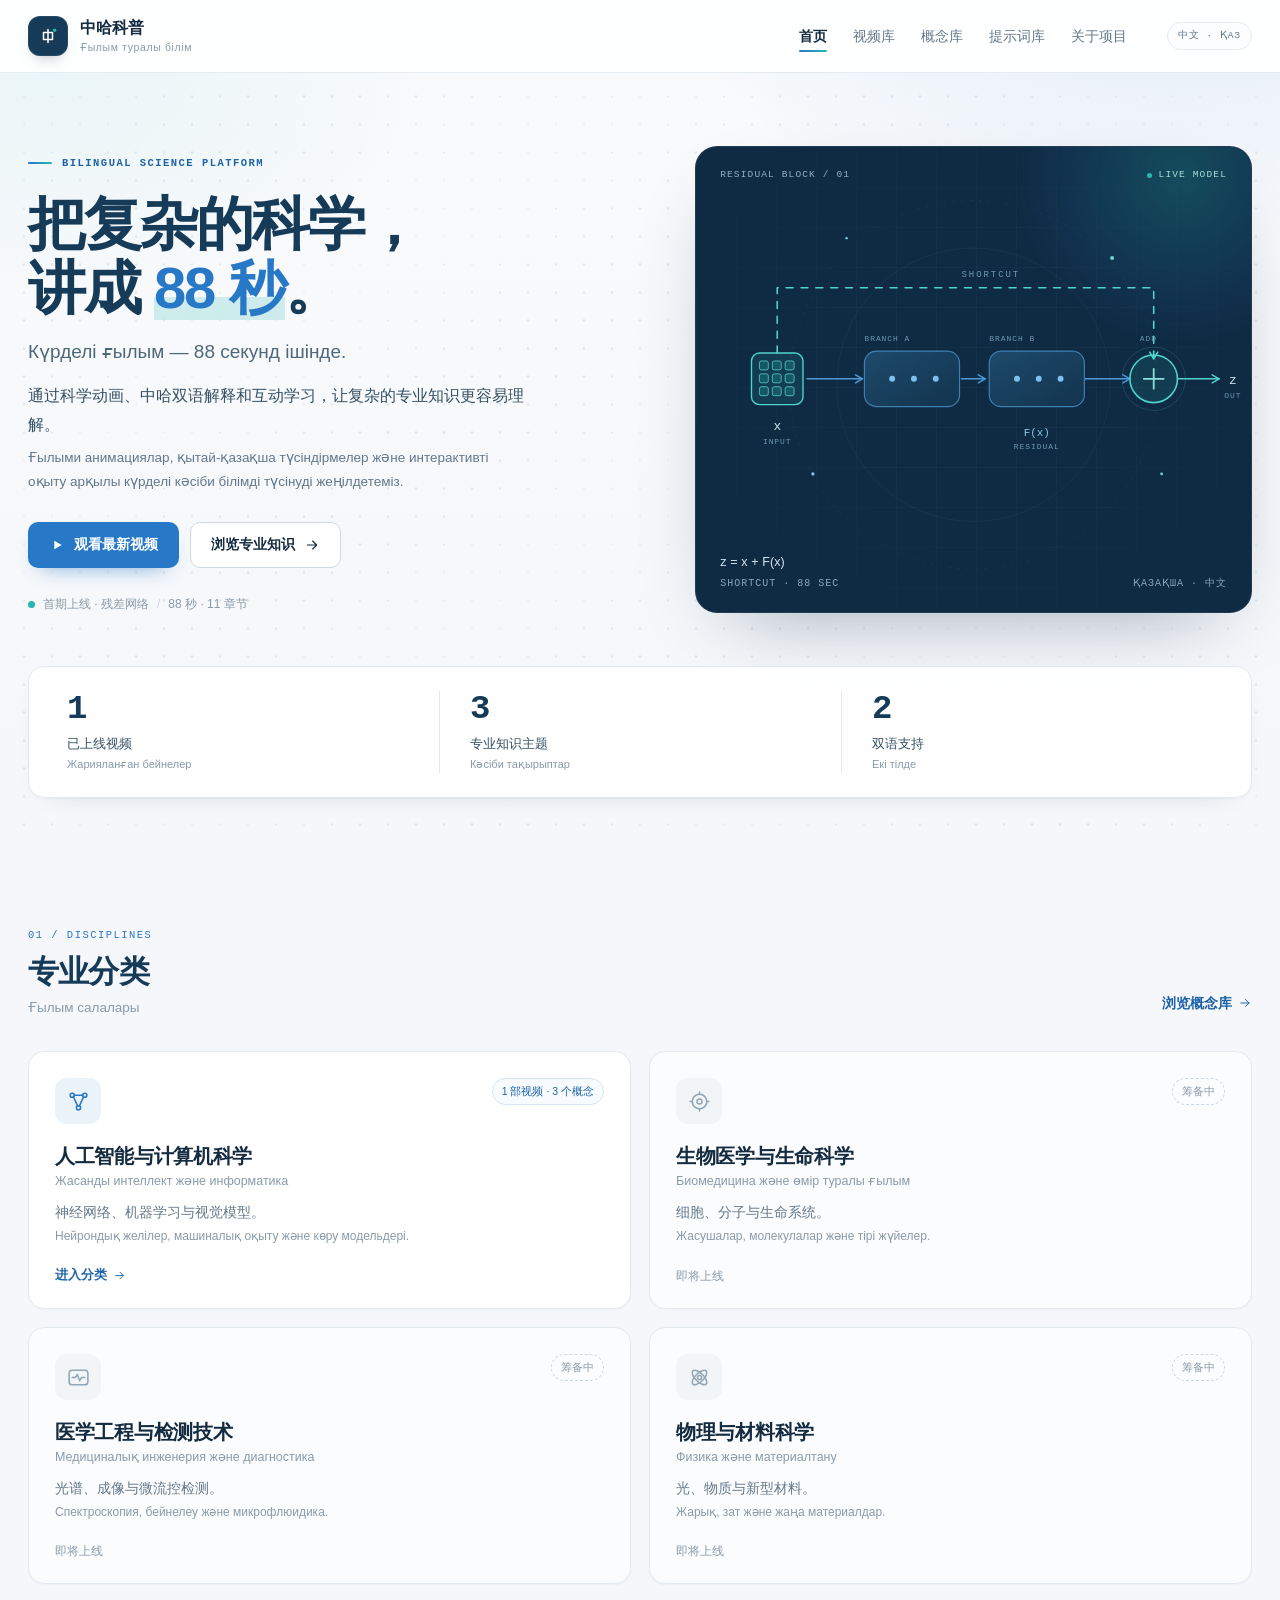
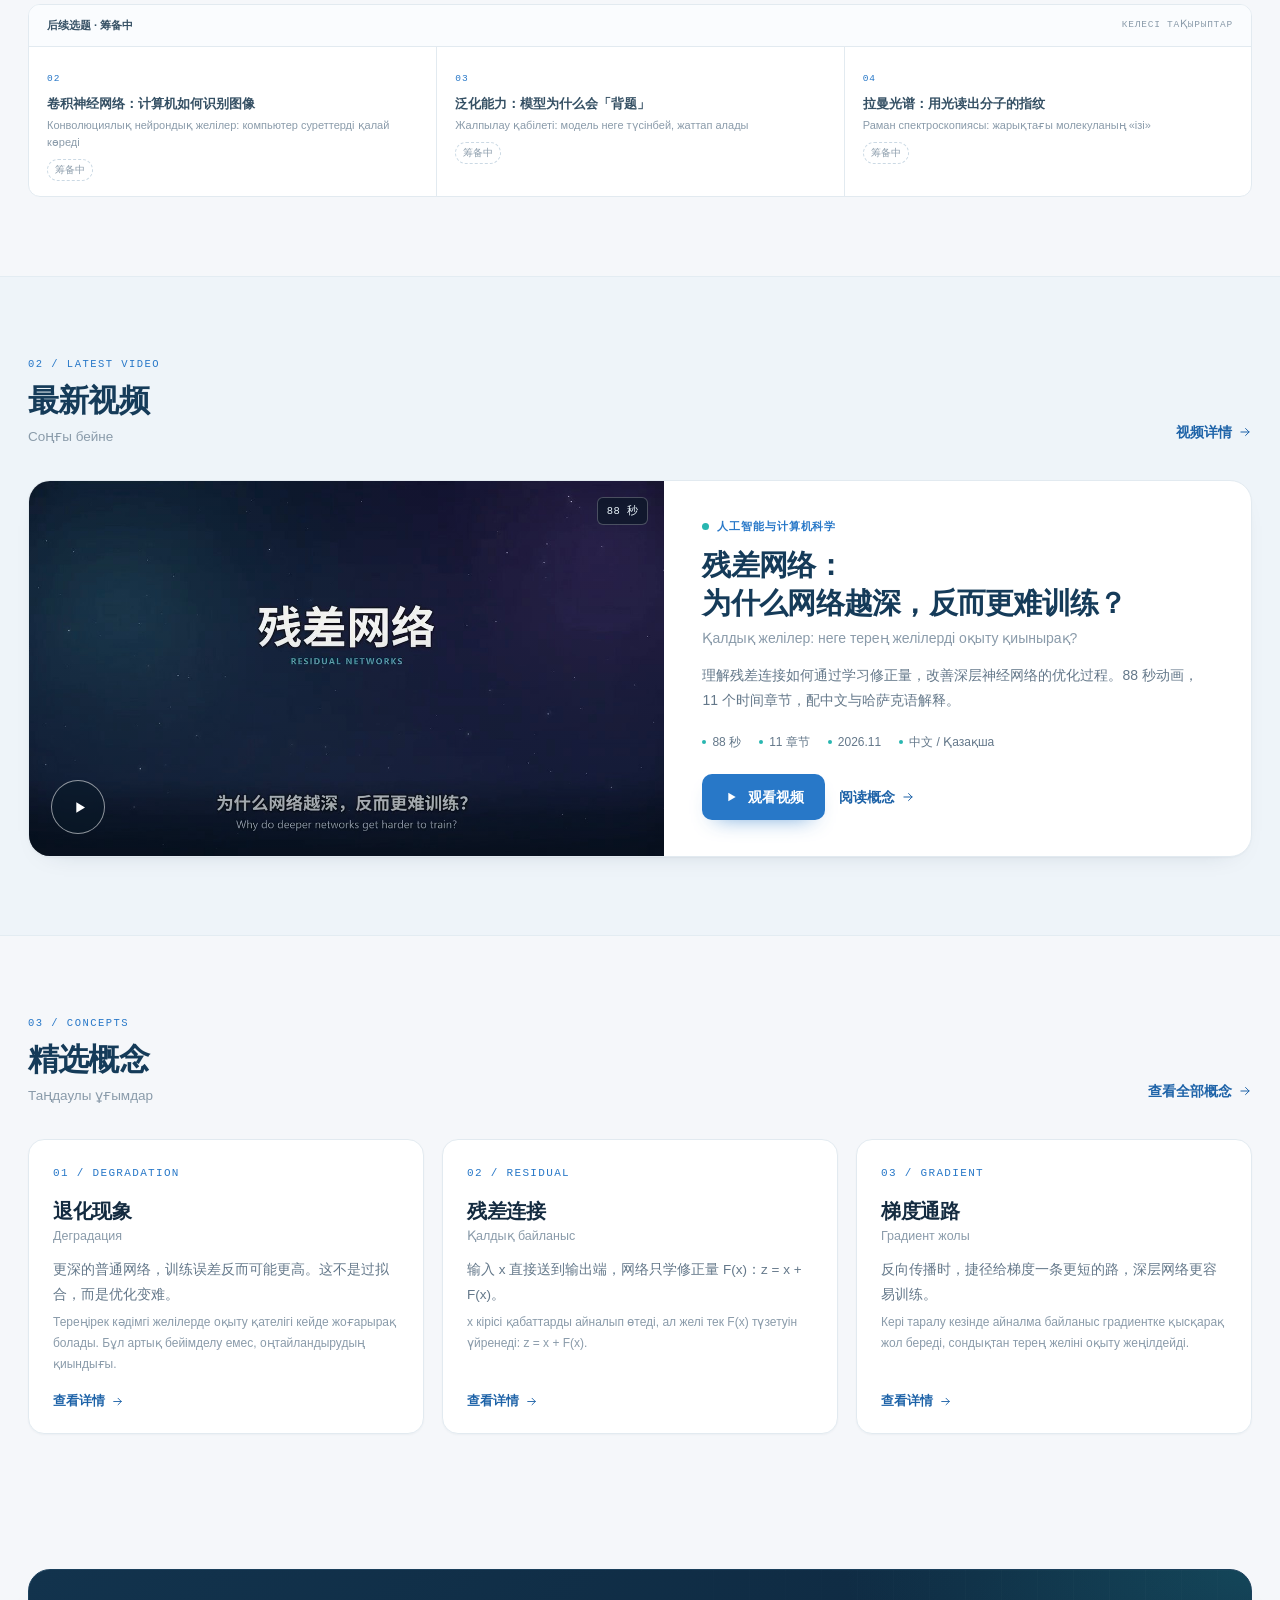
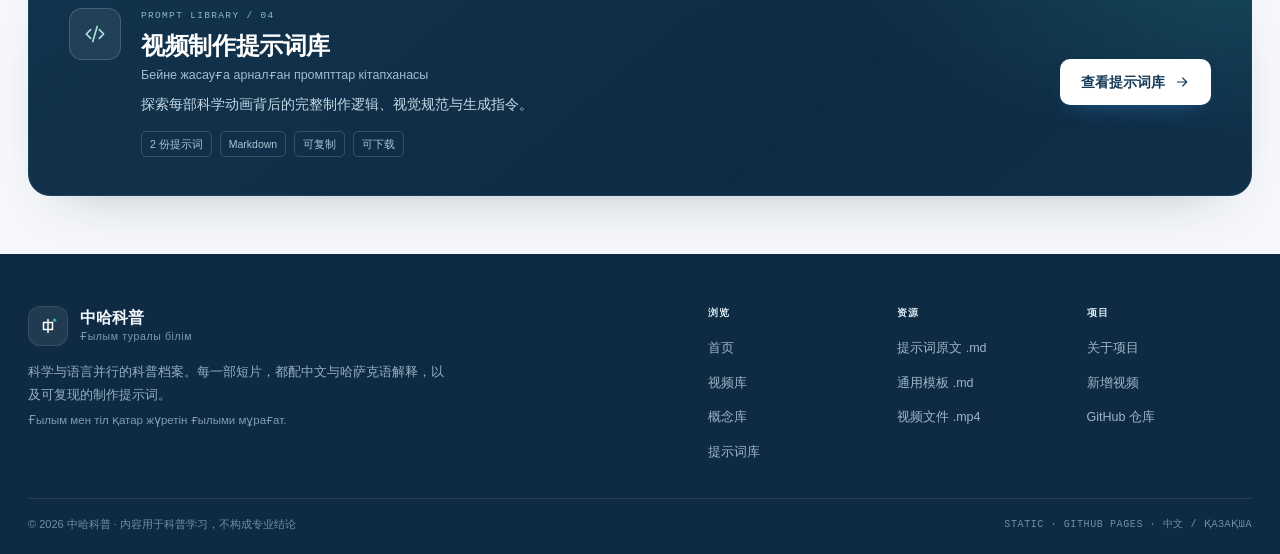
==== commit d93ecaf5: "加入原生交互动效：点阵、模糊入场、数字滚动、光斑、Canvas 火花与阅读进度" ====
--- a/index.html
+++ b/index.html
@@ -51,11 +51,12 @@
   <main id="main-content">
     <!-- Hero -->
     <section class="hero" aria-labelledby="hero-title">
+      <canvas class="hero-dots" id="hero-dots" aria-hidden="true"></canvas>
       <div class="shell">
         <div class="hero-grid">
           <div class="hero-copy">
             <p class="eyebrow">Bilingual Science Platform</p>
-            <h1 id="hero-title">把复杂的科学，<br />讲成 <span class="accent">88 秒</span>。</h1>
+            <h1 id="hero-title" data-blur-text>把复杂的科学，<br />讲成 <span class="accent">88 秒</span>。</h1>
             <p class="hero-kk" lang="kk">Күрделі ғылым — 88 секунд ішінде.</p>
             <p class="hero-intro">通过科学动画、中哈双语解释和互动学习，让复杂的专业知识更容易理解。</p>
             <p class="hero-intro-kk" lang="kk">Ғылыми анимациялар, қытай-қазақша түсіндірмелер және интерактивті оқыту арқылы күрделі кәсіби білімді түсінуді жеңілдетеміз.</p>
@@ -75,7 +76,7 @@
           <div class="hero-visual">
             <div class="visual-stage">
               <div class="stage-top">
-                <span>RESIDUAL BLOCK / 01</span>
+                <span data-decrypt>RESIDUAL BLOCK / 01</span>
                 <span class="live">LIVE MODEL</span>
               </div>
               <svg class="stage-svg" viewBox="0 0 560 470" role="img" aria-label="残差块示意图：输入 x 经过残差分支 F(x) 与上方捷径汇合，在加法节点得到输出 z">
@@ -179,7 +180,7 @@
     <!-- 01 专业分类 -->
     <section class="section" id="categories" aria-labelledby="categories-title">
       <div class="shell">
-        <header class="section-head">
+        <header class="section-head" data-reveal>
           <div class="section-head-main">
             <span class="section-eyebrow">01 / DISCIPLINES</span>
             <h2 class="section-title" id="categories-title">专业分类</h2>
@@ -191,7 +192,7 @@
         </header>
 
         <div class="category-grid">
-          <a class="category-card is-active" href="videos/resnet.html" data-spark>
+          <a class="category-card is-active" data-reveal data-spotlight href="videos/resnet.html" data-spark>
             <div class="category-top">
               <span class="category-icon" aria-hidden="true">
                 <svg viewBox="0 0 24 24" fill="none" stroke="currentColor" stroke-width="1.5" stroke-linecap="round" stroke-linejoin="round">
@@ -212,7 +213,7 @@
             </div>
           </a>
 
-          <article class="category-card is-muted" aria-disabled="true">
+          <article class="category-card is-muted" data-reveal data-spotlight aria-disabled="true">
             <div class="category-top">
               <span class="category-icon" aria-hidden="true">
                 <svg viewBox="0 0 24 24" fill="none" stroke="currentColor" stroke-width="1.5" stroke-linecap="round" stroke-linejoin="round">
@@ -229,7 +230,7 @@
             <div class="category-foot"><span class="category-soon">即将上线</span></div>
           </article>
 
-          <article class="category-card is-muted" aria-disabled="true">
+          <article class="category-card is-muted" data-reveal data-spotlight aria-disabled="true">
             <div class="category-top">
               <span class="category-icon" aria-hidden="true">
                 <svg viewBox="0 0 24 24" fill="none" stroke="currentColor" stroke-width="1.5" stroke-linecap="round" stroke-linejoin="round">
@@ -246,7 +247,7 @@
             <div class="category-foot"><span class="category-soon">即将上线</span></div>
           </article>
 
-          <article class="category-card is-muted" aria-disabled="true">
+          <article class="category-card is-muted" data-reveal data-spotlight aria-disabled="true">
             <div class="category-top">
               <span class="category-icon" aria-hidden="true">
                 <svg viewBox="0 0 24 24" fill="none" stroke="currentColor" stroke-width="1.5" stroke-linecap="round" stroke-linejoin="round">
@@ -265,7 +266,7 @@
           </article>
         </div>
 
-        <div class="roadmap">
+        <div class="roadmap" data-reveal>
           <div class="roadmap-head">
             <span>后续选题 · 筹备中</span>
             <span lang="kk">КЕЛЕСІ ТАҚЫРЫПТАР</span>
@@ -297,7 +298,7 @@
     <!-- 02 最新视频 -->
     <section class="section section--soft" id="library" aria-labelledby="library-title">
       <div class="shell">
-        <header class="section-head">
+        <header class="section-head" data-reveal>
           <div class="section-head-main">
             <span class="section-eyebrow">02 / LATEST VIDEO</span>
             <h2 class="section-title" id="library-title">最新视频</h2>
@@ -308,7 +309,7 @@
           </a>
         </header>
 
-        <article class="feature">
+        <article class="feature" data-reveal data-spotlight>
           <a class="feature-media" href="videos/resnet.html" aria-label="观看视频：残差网络，88 秒" data-spark>
             <img src="assets/img/resnet-cover.jpg" width="1280" height="720" alt="残差网络动画封面：深色星空背景上写着「残差网络 RESIDUAL NETWORKS」" />
             <span class="duration-chip">88 秒</span>
@@ -341,7 +342,7 @@
     <!-- 03 精选概念 -->
     <section class="section" id="concepts" aria-labelledby="concepts-title">
       <div class="shell">
-        <header class="section-head">
+        <header class="section-head" data-reveal>
           <div class="section-head-main">
             <span class="section-eyebrow">03 / CONCEPTS</span>
             <h2 class="section-title" id="concepts-title">精选概念</h2>
@@ -353,7 +354,7 @@
         </header>
 
         <div class="concept-grid">
-          <a class="concept-card" href="concepts.html#degradation">
+          <a class="concept-card" data-reveal data-spotlight href="concepts.html#degradation">
             <span class="concept-index">01 / DEGRADATION</span>
             <h3>退化现象</h3>
             <span class="concept-kk" lang="kk">Деградация</span>
@@ -364,7 +365,7 @@
             </span>
           </a>
 
-          <a class="concept-card" href="concepts.html#residual">
+          <a class="concept-card" data-reveal data-spotlight href="concepts.html#residual">
             <span class="concept-index">02 / RESIDUAL</span>
             <h3>残差连接</h3>
             <span class="concept-kk" lang="kk">Қалдық байланыс</span>
@@ -375,7 +376,7 @@
             </span>
           </a>
 
-          <a class="concept-card" href="concepts.html#gradient">
+          <a class="concept-card" data-reveal data-spotlight href="concepts.html#gradient">
             <span class="concept-index">03 / GRADIENT</span>
             <h3>梯度通路</h3>
             <span class="concept-kk" lang="kk">Градиент жолы</span>
@@ -392,7 +393,8 @@
     <!-- 04 提示词 -->
     <section class="section section--tight" id="prompts" aria-labelledby="prompts-title">
       <div class="shell">
-        <div class="prompt-banner">
+        <span id="prompt-title" class="anchor" aria-hidden="true"></span>
+        <div class="prompt-banner" data-reveal>
           <div class="prompt-banner-main">
             <span class="prompt-banner-icon" aria-hidden="true">
               <svg viewBox="0 0 24 24" fill="none" stroke="currentColor" stroke-width="1.5" stroke-linecap="round" stroke-linejoin="round">
@@ -475,5 +477,6 @@
 
   <script src="assets/js/data.js"></script>
   <script src="assets/js/site.js"></script>
+  <script src="assets/js/motion.js"></script>
 </body>
 </html>
--- a/assets/css/site.css
+++ b/assets/css/site.css
@@ -198,12 +198,9 @@
     radial-gradient(620px 360px at 4% 0%, rgba(40, 182, 176, .07), transparent 60%),
     linear-gradient(180deg, #F8FAFC 0%, var(--bg) 100%);
 }
-.hero::before {
-  content: ""; position: absolute; inset: 0; pointer-events: none; opacity: .5;
-  background-image: radial-gradient(rgba(21, 59, 89, .14) 1px, transparent 1px);
-  background-size: 26px 26px;
-  -webkit-mask-image: linear-gradient(110deg, #000 0%, transparent 46%);
-  mask-image: linear-gradient(110deg, #000 0%, transparent 46%);
+.hero-dots {
+  position: absolute; inset: 0; z-index: 0;
+  width: 100%; height: 100%; pointer-events: none;
 }
 .hero .shell { position: relative; z-index: 1; }
 .hero-grid {
@@ -804,13 +801,10 @@
 .footer-bottom .mono { font-family: var(--font-mono); font-size: 10px; letter-spacing: .06em; }
 
 /* 25. Spark / toast ------------------------------------------------------ */
-.click-spark {
-  position: fixed; z-index: 9998; pointer-events: none;
-  border-radius: 999px; background: var(--spark-color, var(--blue));
-  will-change: transform, opacity;
-  animation: sparkFly .62s cubic-bezier(.16, .84, .28, 1) forwards;
-}
-.click-spark--line { height: 9px; width: 2px; border-radius: 2px; }
+.spark-layer {
+  position: fixed; inset: 0; z-index: 9998;
+  width: 100%; height: 100%; pointer-events: none;
+}
 .toast {
   position: fixed; left: 50%; bottom: 26px; z-index: 9999;
   transform: translate(-50%, 12px); opacity: 0; pointer-events: none;
@@ -826,11 +820,6 @@
 @keyframes nodePulse { 0%, 100% { opacity: .7; } 50% { opacity: 1; } }
 @keyframes twinkle { 0%, 100% { opacity: .25; } 50% { opacity: .9; } }
 @keyframes pulseDot { 0% { box-shadow: 0 0 0 0 rgba(40, 182, 176, .45); } 70% { box-shadow: 0 0 0 7px rgba(40, 182, 176, 0); } 100% { box-shadow: 0 0 0 0 rgba(40, 182, 176, 0); } }
-@keyframes sparkFly {
-  0% { opacity: 0; transform: translate(-50%, -50%) scale(.35); }
-  18% { opacity: 1; }
-  100% { opacity: 0; transform: translate(calc(-50% + var(--dx)), calc(-50% + var(--dy))) scale(.12) rotate(var(--rot)); }
-}
 @keyframes heroIn { from { opacity: 0; transform: translateY(14px); } to { opacity: 1; transform: none; } }
 .hero-copy > * { animation: heroIn .7s var(--ease) both; }
 .hero-copy > *:nth-child(2) { animation-delay: .05s; }
@@ -840,6 +829,79 @@
 .hero-copy > *:nth-child(6) { animation-delay: .22s; }
 .hero-copy > *:nth-child(7) { animation-delay: .26s; }
 .hero-visual { animation: heroIn .8s .12s var(--ease) both; }
+
+/* 26.5 Editorial motion enhancements ------------------------------------ */
+/* BlurText：逐字模糊入场 */
+.bt-inner { display: inline; }
+.bt-seg {
+  display: inline-block;
+  opacity: 0;
+  filter: blur(9px);
+  transform: translateY(.26em);
+  will-change: transform, filter, opacity;
+}
+.bt.is-in .bt-seg {
+  animation: btIn .72s var(--ease) forwards;
+  animation-delay: calc(var(--i, 0) * 32ms);
+}
+@keyframes btIn { to { opacity: 1; filter: blur(0); transform: none; } }
+.bt.bt-done .bt-seg { opacity: 1; filter: none; transform: none; animation: none; }
+.hero-copy > h1[data-blur-text] { animation: none; }
+.page-hero h1[data-blur-text] { animation: none; }
+
+/* 数字滚动时保持宽度稳定 */
+.metric-num { font-variant-numeric: tabular-nums; }
+
+/* AnimatedContent：滚动揭示（仅 JS 对首屏外元素启用） */
+[data-reveal].is-armed {
+  opacity: 0;
+  transform: translateY(18px);
+  transition: opacity .65s var(--ease), transform .65s var(--ease);
+  transition-delay: var(--reveal-delay, 0ms);
+  will-change: opacity, transform;
+}
+[data-reveal].is-visible { opacity: 1; transform: none; }
+
+/* SpotlightCard：鼠标跟随的柔和光斑 */
+[data-spotlight] { position: relative; }
+[data-spotlight] > * { position: relative; z-index: 1; }
+[data-spotlight]::after {
+  content: "";
+  position: absolute; inset: 0; z-index: 0;
+  border-radius: inherit;
+  background: radial-gradient(340px circle at var(--mx, 50%) var(--my, 0%),
+              rgba(40, 120, 200, .075), transparent 68%);
+  opacity: 0;
+  pointer-events: none;
+  transition: opacity .3s var(--ease);
+}
+[data-spotlight]:hover::after { opacity: 1; }
+
+/* 阅读进度 */
+.read-progress {
+  position: fixed; top: 0; left: 0; right: 0; z-index: 200;
+  height: 2px; pointer-events: none;
+}
+.read-progress i {
+  display: block; width: 100%; height: 100%;
+  transform: scaleX(0); transform-origin: 0 50%;
+  background: linear-gradient(90deg, var(--blue), var(--teal));
+}
+
+/* 回到顶部 */
+.to-top {
+  position: fixed; right: 24px; bottom: 24px; z-index: 90;
+  display: grid; place-items: center; width: 42px; height: 42px;
+  border: 1px solid var(--line-strong); border-radius: 10px;
+  background: rgba(255, 255, 255, .92); color: var(--blue-dark);
+  box-shadow: var(--shadow-sm); cursor: pointer;
+  opacity: 0; visibility: hidden; transform: translateY(8px);
+  -webkit-backdrop-filter: blur(8px); backdrop-filter: blur(8px);
+  transition: opacity .2s var(--ease), transform .2s var(--ease), visibility .2s;
+}
+.to-top svg { width: 16px; height: 16px; }
+.to-top:hover { border-color: var(--blue); color: var(--blue); transform: translateY(0); }
+.to-top.is-visible { opacity: 1; visibility: visible; transform: none; }
 
 /* 27. Responsive --------------------------------------------------------- */
 @media (max-width: 1120px) {
@@ -977,6 +1039,8 @@
 }
 
 /* 27.5 Error page ------------------------------------------------------- */
+.anchor { display: block; height: 0; scroll-margin-top: 96px; }
+
 .error-page {
   display: grid; place-items: center; gap: 8px;
   min-height: calc(100vh - var(--header-h) - 200px);
@@ -1001,9 +1065,15 @@
   html { scroll-behavior: auto; }
   *, *::before, *::after { animation-duration: .001ms !important; animation-iteration-count: 1 !important; transition-duration: .001ms !important; }
   .hero-copy > *, .hero-visual { animation: none; }
+  .bt-seg { opacity: 1 !important; filter: none !important; transform: none !important; animation: none !important; }
+  [data-reveal].is-armed { opacity: 1; transform: none; transition: none; }
+  [data-spotlight]::after { display: none; }
+  .to-top { transition: none; }
 }
 @media print {
-  .site-header, .site-footer, .hero-visual, .player-card, .watch-aside, .chapters, .click-spark, .toast, .prompt-banner-action { display: none !important; }
+  .site-header, .site-footer, .hero-visual, .hero-dots, .player-card, .watch-aside, .chapters, .spark-layer, .read-progress, .to-top, .toast, .prompt-banner-action { display: none !important; }
+  .bt-seg { opacity: 1 !important; filter: none !important; transform: none !important; animation: none !important; }
+  [data-reveal].is-armed { opacity: 1 !important; transform: none !important; }
   body { background: #fff; }
   .watch-grid, .about-grid { display: block; }
   .shell { width: 100%; }
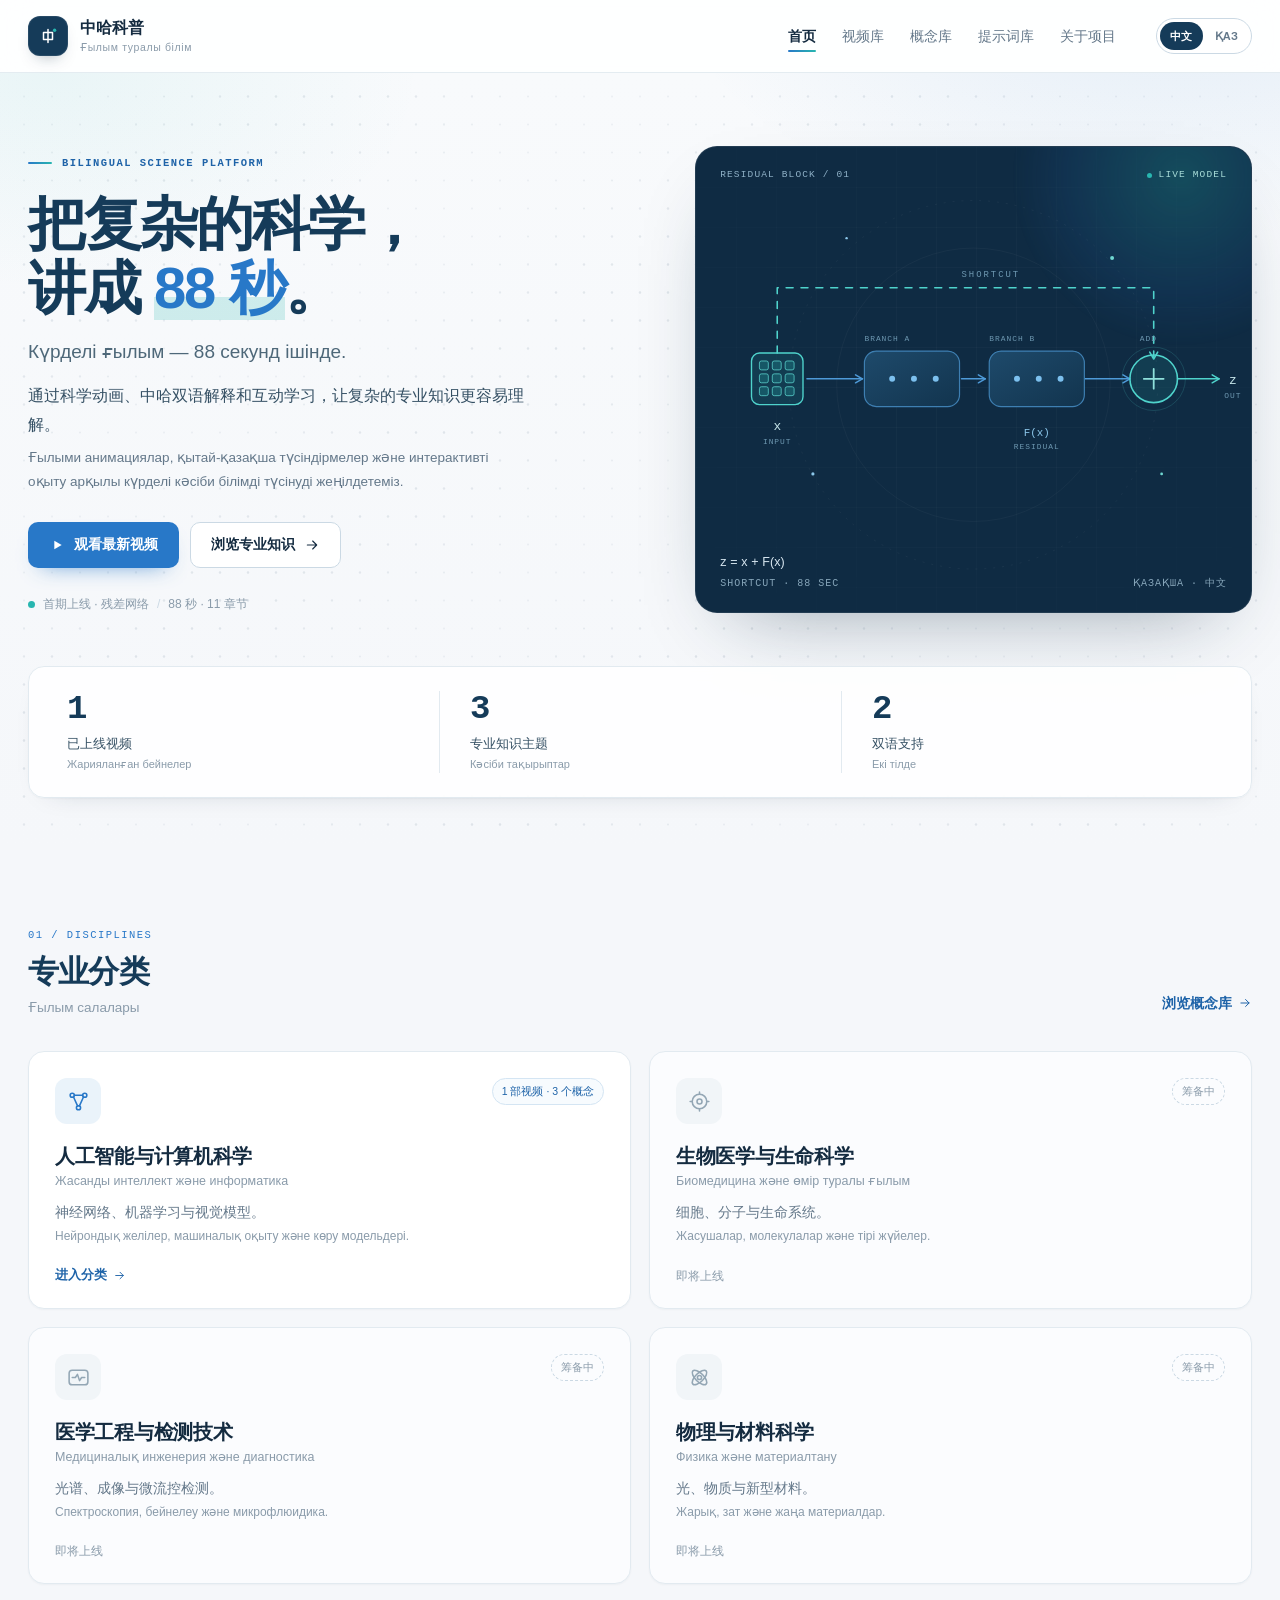
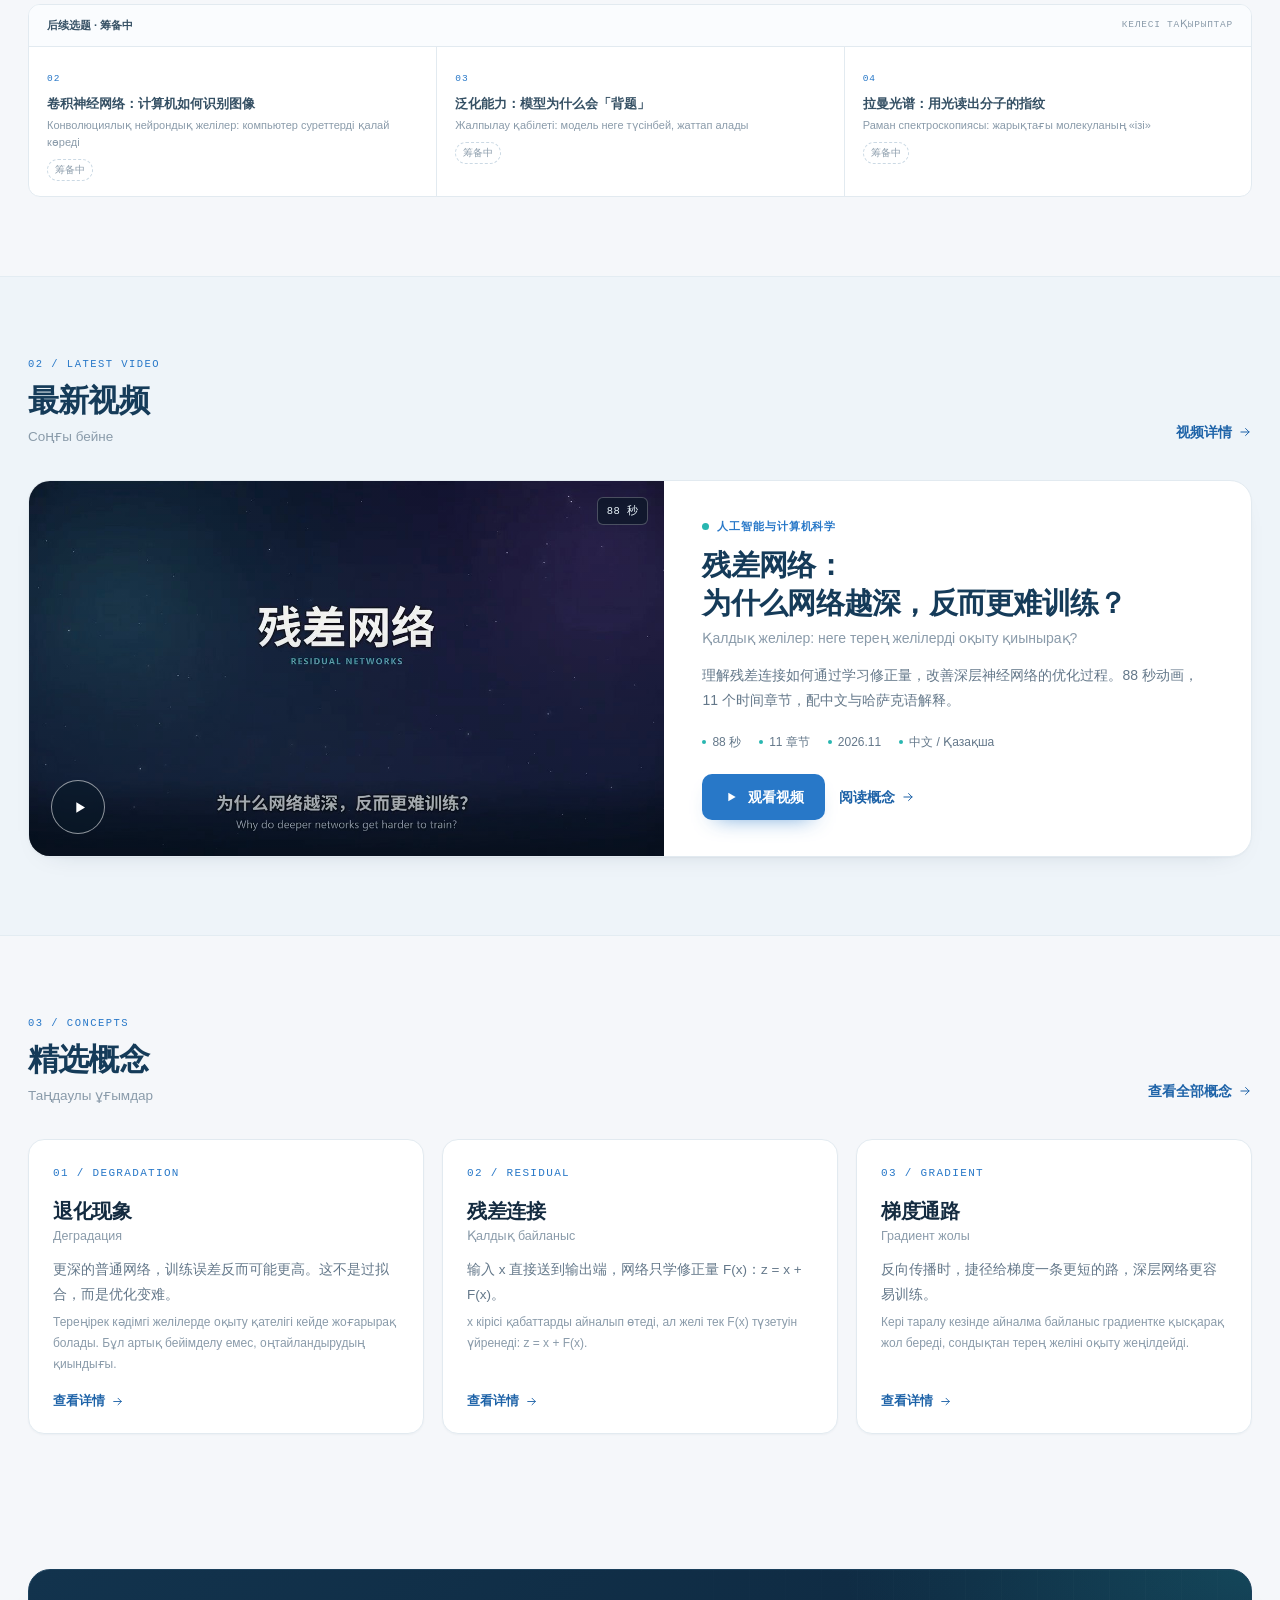
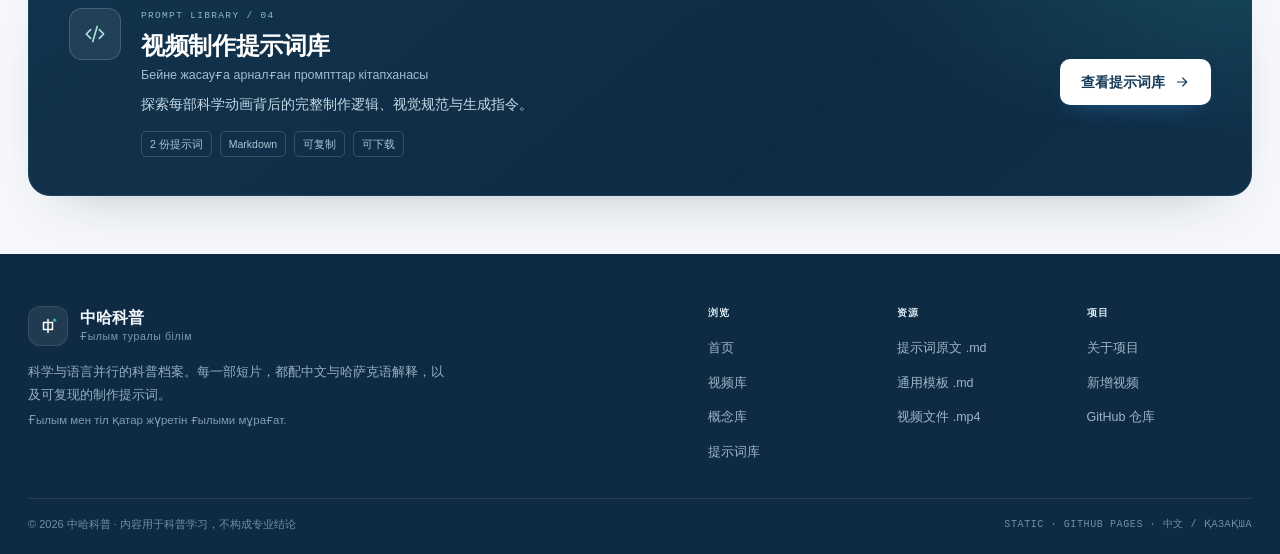
==== commit 4af8cb8b: "修复语言切换：中文/ҚАЗ 分段控件、界面翻译与哈萨克语优先排版" ====
--- a/index.html
+++ b/index.html
@@ -13,6 +13,16 @@
   <meta property="og:url" content="https://hawkplus.github.io/zhong-ha/" />
   <link rel="canonical" href="https://hawkplus.github.io/zhong-ha/" />
   <link rel="icon" href="assets/img/favicon.svg" type="image/svg+xml" />
+  <script>
+    document.documentElement.classList.add('js');
+    window.SITE_LANG = 'zh';
+    try {
+      if (localStorage.getItem('zhongha:lang') === 'kk') {
+        window.SITE_LANG = 'kk';
+        document.documentElement.classList.add('lang-kk');
+      }
+    } catch (e) {}
+  </script>
   <link rel="stylesheet" href="assets/css/site.css" />
 </head>
 <body>
@@ -41,7 +51,10 @@
         <a class="nav-link" href="about.html">关于项目</a>
       </nav>
 
-      <span class="lang-badge" aria-label="中文与哈萨克语">中文 · ҚАЗ</span>
+      <div class="lang-switch" role="group" aria-label="界面语言 / Интерфейс тілі" title="界面语言与阅读主次 / Интерфейс тілі">
+        <button type="button" data-lang="zh" aria-pressed="true">中文</button>
+        <button type="button" data-lang="kk" aria-pressed="false" lang="kk">ҚАЗ</button>
+      </div>
       <button class="nav-toggle" type="button" aria-expanded="false" aria-controls="site-nav" aria-label="打开菜单" data-nav-toggle>
         <span></span>
       </button>
@@ -57,7 +70,7 @@
           <div class="hero-copy">
             <p class="eyebrow">Bilingual Science Platform</p>
             <h1 id="hero-title" data-blur-text>把复杂的科学，<br />讲成 <span class="accent">88 秒</span>。</h1>
-            <p class="hero-kk" lang="kk">Күрделі ғылым — 88 секунд ішінде.</p>
+            <p class="hero-kk" lang="kk">Күрделі ғылым — <span class="nowrap">88 секунд</span> ішінде.</p>
             <p class="hero-intro">通过科学动画、中哈双语解释和互动学习，让复杂的专业知识更容易理解。</p>
             <p class="hero-intro-kk" lang="kk">Ғылыми анимациялар, қытай-қазақша түсіндірмелер және интерактивті оқыту арқылы күрделі кәсіби білімді түсінуді жеңілдетеміз.</p>
             <div class="hero-actions">
@@ -477,6 +490,7 @@
 
   <script src="assets/js/data.js"></script>
   <script src="assets/js/site.js"></script>
+  <script src="assets/js/lang.js"></script>
   <script src="assets/js/motion.js"></script>
 </body>
 </html>
--- a/assets/css/site.css
+++ b/assets/css/site.css
@@ -125,12 +125,25 @@
   content: ""; position: absolute; left: 12px; right: 12px; bottom: 3px;
   height: 2px; border-radius: 2px; background: linear-gradient(90deg, var(--blue), var(--teal));
 }
-.lang-badge {
-  flex: 0 0 auto; padding: 5px 10px; border: 1px solid var(--line);
-  border-radius: 999px; color: var(--muted); background: #FBFDFE;
-  font-family: var(--font-mono); font-size: 9.5px; letter-spacing: .1em;
-  white-space: nowrap;
-}
+.lang-switch {
+  display: inline-flex; flex: 0 0 auto; gap: 2px;
+  padding: 3px; border: 1px solid var(--line-strong); border-radius: 999px;
+  background: #fff;
+}
+.lang-switch button {
+  min-height: 28px; padding: 0 10px; border: 0; border-radius: 999px;
+  background: none; color: var(--muted);
+  font-size: 11px; font-weight: 600; letter-spacing: .02em;
+  white-space: nowrap; cursor: pointer;
+  transition: background-color .18s var(--ease), color .18s var(--ease);
+}
+.lang-switch button:hover { color: var(--brand); background: #F1F7FB; }
+.lang-switch button.is-on { background: var(--brand); color: #fff; }
+.lang-switch button.is-on:hover { background: var(--brand); color: #fff; }
+.lang-switch button:focus-visible { outline: 2px solid var(--blue); outline-offset: 2px; }
+html:not(.js) .lang-switch { display: none; }
+html:not(.lang-kk) .lang-switch button[data-lang="zh"],
+html.lang-kk .lang-switch button[data-lang="kk"] { background: var(--brand); color: #fff; }
 .nav-toggle {
   display: none; align-items: center; justify-content: center;
   width: 42px; height: 42px; margin-left: auto;
@@ -931,7 +944,7 @@
   .prompt-banner { grid-template-columns: minmax(0, 1fr); gap: 22px; }
   .prompt-banner-action .btn { width: 100%; }
 }
-@media (max-width: 860px) {
+@media (max-width: 900px) {
   :root { --header-h: 64px; }
   .site-header { position: sticky; }
   .header-inner { gap: 12px; }
@@ -944,8 +957,9 @@
   .site-nav.is-open { display: flex; }
   .nav-link { min-height: 44px; padding: 0 12px; font-size: 15px; border-radius: 8px; }
   .nav-link.is-active::after { left: 12px; right: auto; top: 11px; bottom: 11px; width: 3px; height: auto; background: var(--blue); }
-  .lang-badge { display: none; }
-  .nav-toggle { display: inline-flex; margin-left: auto; }
+  .lang-switch { margin-left: auto; }
+  .lang-switch button { min-height: 32px; padding: 0 9px; font-size: 10.5px; }
+  .nav-toggle { display: inline-flex; margin-left: 0; }
   .category-grid { grid-template-columns: minmax(0, 1fr); }
   .concept-grid { grid-template-columns: minmax(0, 1fr); }
   .concept-card { min-height: 0; }
@@ -1040,6 +1054,7 @@
 
 /* 27.5 Error page ------------------------------------------------------- */
 .anchor { display: block; height: 0; scroll-margin-top: 96px; }
+.nowrap { white-space: nowrap; }
 
 .error-page {
   display: grid; place-items: center; gap: 8px;
@@ -1059,6 +1074,131 @@
 .error-page p.error-desc { max-width: 34em; margin-top: 12px; color: var(--muted); font-size: 13.5px; line-height: 1.85; }
 .error-actions { display: flex; flex-wrap: wrap; justify-content: center; gap: 10px; margin-top: 22px; }
 .error-actions .btn { min-height: 42px; padding: 0 18px; font-size: 13px; }
+
+/* 27.6 Қазақша interface mode -------------------------------------------- */
+/* 切换的是界面文案与阅读主次：正文仍保留中哈对照，不隐藏任一语言。 */
+html.lang-kk .hero h1 {
+  max-width: none; margin-bottom: 6px;
+  color: var(--muted); font-size: 15px; font-weight: 500;
+  line-height: 1.65; letter-spacing: 0;
+}
+html.lang-kk .hero h1 .accent { color: inherit; background: none; }
+html.lang-kk .hero-kk {
+  margin-bottom: 14px; color: var(--brand);
+  font-size: clamp(34px, 4.4vw, 52px); font-weight: 750;
+  line-height: 1.12; letter-spacing: -.03em;
+}
+html.lang-kk .hero-intro { max-width: 42em; color: var(--muted); font-size: 13px; }
+html.lang-kk .hero-intro-kk { max-width: 38em; margin-top: 6px; color: var(--ink-soft); font-size: 15.5px; }
+
+html.lang-kk .page-hero h1 {
+  max-width: none; margin-bottom: 4px;
+  color: var(--muted); font-size: 15px; font-weight: 500;
+  line-height: 1.65; letter-spacing: 0;
+}
+html.lang-kk .page-kk {
+  max-width: 24em; margin-bottom: 12px; color: var(--brand);
+  font-size: clamp(27px, 3.2vw, 38px); font-weight: 750;
+  line-height: 1.22; letter-spacing: -.02em;
+}
+
+html.lang-kk .section-title { color: var(--muted); font-size: 14px; font-weight: 500; letter-spacing: 0; line-height: 1.5; }
+html.lang-kk .section-kk { display: block; margin-top: 2px; color: var(--brand); font-size: clamp(24px, 2.6vw, 29px); font-weight: 720; line-height: 1.25; letter-spacing: -.02em; }
+
+html.lang-kk .band-title,
+html.lang-kk .principle-head h2,
+html.lang-kk .stages-head h2,
+html.lang-kk .boundaries-head h2,
+html.lang-kk .prompt-title-wrap h2,
+html.lang-kk .entry-head h2,
+html.lang-kk .prose h2 {
+  color: var(--muted); font-size: 14px; font-weight: 500;
+  letter-spacing: 0; line-height: 1.6;
+}
+html.lang-kk .band-title .kk,
+html.lang-kk .principle-head h2 .kk,
+html.lang-kk .stages-head > .kk,
+html.lang-kk .boundaries-head > .kk,
+html.lang-kk .prompt-title-wrap > .kk,
+html.lang-kk .entry-head > .kk,
+html.lang-kk .prose h2 .kk {
+  display: block; margin-top: 2px; color: var(--brand);
+  font-size: 21px; font-weight: 720; line-height: 1.32;
+  letter-spacing: -.01em;
+}
+html.lang-kk .entry-head { display: block; }
+html.lang-kk .entry-head > .kk { margin-left: 0; }
+
+html.lang-kk .category-card h3,
+html.lang-kk .feature h3,
+html.lang-kk .concept-card h3,
+html.lang-kk .stage-title h3 {
+  color: var(--muted); font-size: 14px; font-weight: 500;
+  letter-spacing: 0; line-height: 1.6;
+}
+html.lang-kk .category-kk,
+html.lang-kk .feature-kk,
+html.lang-kk .concept-kk,
+html.lang-kk .stage-title .kk {
+  display: block; margin-top: 3px; color: var(--brand);
+  font-size: 20px; font-weight: 700; line-height: 1.35; letter-spacing: -.01em;
+}
+html.lang-kk .category-desc { color: var(--muted-2); font-size: 12px; }
+html.lang-kk .category-desc-kk { color: var(--ink-soft); font-size: 14px; }
+html.lang-kk .concept-cn { color: var(--muted-2); font-size: 12px; }
+html.lang-kk .concept-kk-text { color: var(--ink-soft); font-size: 14px; }
+
+html.lang-kk .metric-label { display: none; }
+html.lang-kk .metric-kk { display: block; margin-top: 0; color: var(--ink-soft); font-size: 13px; font-weight: 600; line-height: 1.4; }
+
+html.lang-kk .side-title { color: var(--brand); font-size: 0; letter-spacing: 0; text-transform: none; }
+html.lang-kk .side-title .kk { display: block; margin-top: 0; color: var(--brand); font-size: 15px; font-weight: 650; line-height: 1.45; letter-spacing: 0; text-transform: none; }
+
+html.lang-kk .ch-title { display: none; }
+html.lang-kk .ch-kk { color: var(--brand); font-size: 14px; font-weight: 600; }
+html.lang-kk .page-lead { color: var(--muted); font-size: 12.5px; }
+html.lang-kk .chapter-title { color: var(--muted-2); font-size: 11px; }
+html.lang-kk .chapter-kk { color: var(--ink-soft); font-size: 13px; }
+
+/* 哈萨克语模式：双语两栏改为哈萨克语在左，阅读顺序优先 */
+html.lang-kk .definition-cols .lang-block:first-child,
+html.lang-kk .stage-body .lang-block:first-child,
+html.lang-kk .entry-cols .lang-block:first-child { order: 2; }
+html.lang-kk .definition-cols .lang-block:last-child,
+html.lang-kk .stage-body .lang-block:last-child,
+html.lang-kk .entry-cols .lang-block:last-child { order: 1; }
+html.lang-kk .definition-cols .lang-block:first-child { padding-left: 26px; border-left: 1px solid #D8E8F3; }
+html.lang-kk .definition-cols .lang-block:last-child { padding-left: 0; border-left: 0; }
+html.lang-kk .stage-body .lang-block:first-child { padding-left: 24px; border-left: 1px solid var(--line); }
+html.lang-kk .stage-body .lang-block:last-child { padding-left: 0; border-left: 0; }
+html.lang-kk .entry-cols .lang-block:first-child { padding-left: 30px; border-left: 1px solid var(--line); }
+html.lang-kk .entry-cols .lang-block:last-child { padding-left: 0; border-left: 0; }
+
+html.lang-kk .prompt-banner h2 { color: #9FBDD0; font-size: 14px; font-weight: 500; letter-spacing: 0; }
+html.lang-kk .prompt-banner-kk { margin-bottom: 8px; color: #fff; font-size: 20px; font-weight: 700; line-height: 1.35; letter-spacing: -.01em; }
+
+html.lang-kk .error-page h1 { color: var(--muted); font-size: 15px; font-weight: 500; }
+html.lang-kk .error-page .page-kk { margin-bottom: 4px; color: var(--brand); font-size: 28px; font-weight: 750; line-height: 1.25; }
+html.lang-kk .error-page .error-desc { margin-top: 8px; }
+
+@media (max-width: 720px) {
+  html.lang-kk .hero h1 { font-size: 13px; }
+  html.lang-kk .hero-kk { font-size: clamp(30px, 8vw, 36px); line-height: 1.16; }
+  html.lang-kk .page-hero h1 { font-size: 13px; }
+  html.lang-kk .page-kk { font-size: 25px; }
+  html.lang-kk .category-kk,
+  html.lang-kk .feature-kk,
+  html.lang-kk .concept-kk,
+  html.lang-kk .stage-title .kk { font-size: 18px; }
+  html.lang-kk .metric-kk { display: block; font-size: 11px; }
+  html.lang-kk .page-lead { font-size: 12px; }
+  html.lang-kk .definition-cols .lang-block:first-child { padding-left: 0; border-left: 0; padding-top: 14px; border-top: 1px solid #D8E8F3; }
+  html.lang-kk .definition-cols .lang-block:last-child { padding-top: 0; border-top: 0; }
+  html.lang-kk .stage-body .lang-block:first-child { padding-left: 0; border-left: 0; padding-top: 14px; border-top: 1px solid var(--line); }
+  html.lang-kk .stage-body .lang-block:last-child { padding-top: 0; border-top: 0; }
+  html.lang-kk .entry-cols .lang-block:first-child { padding-left: 0; border-left: 0; padding-top: 14px; border-top: 1px solid var(--line); }
+  html.lang-kk .entry-cols .lang-block:last-child { padding-top: 0; border-top: 0; }
+}
 
 /* 28. A11y / print ------------------------------------------------------- */
 @media (prefers-reduced-motion: reduce) {
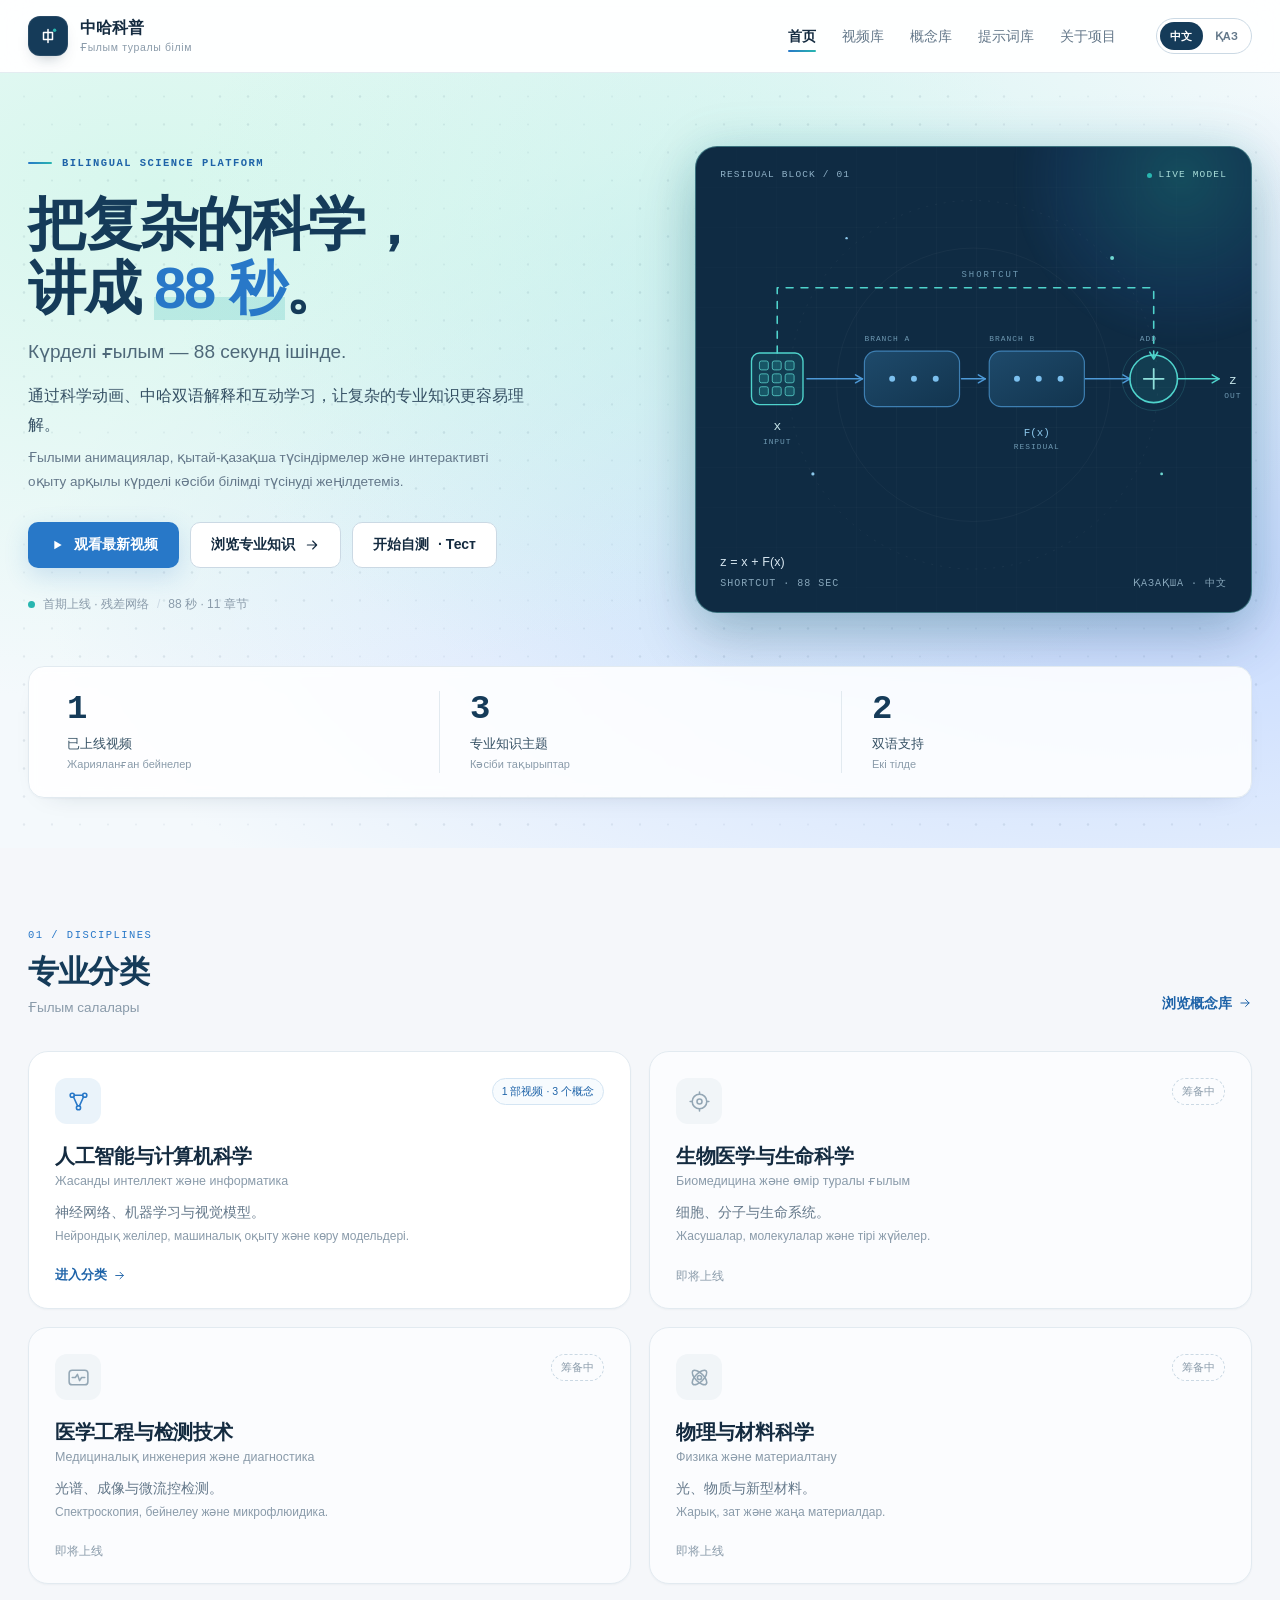
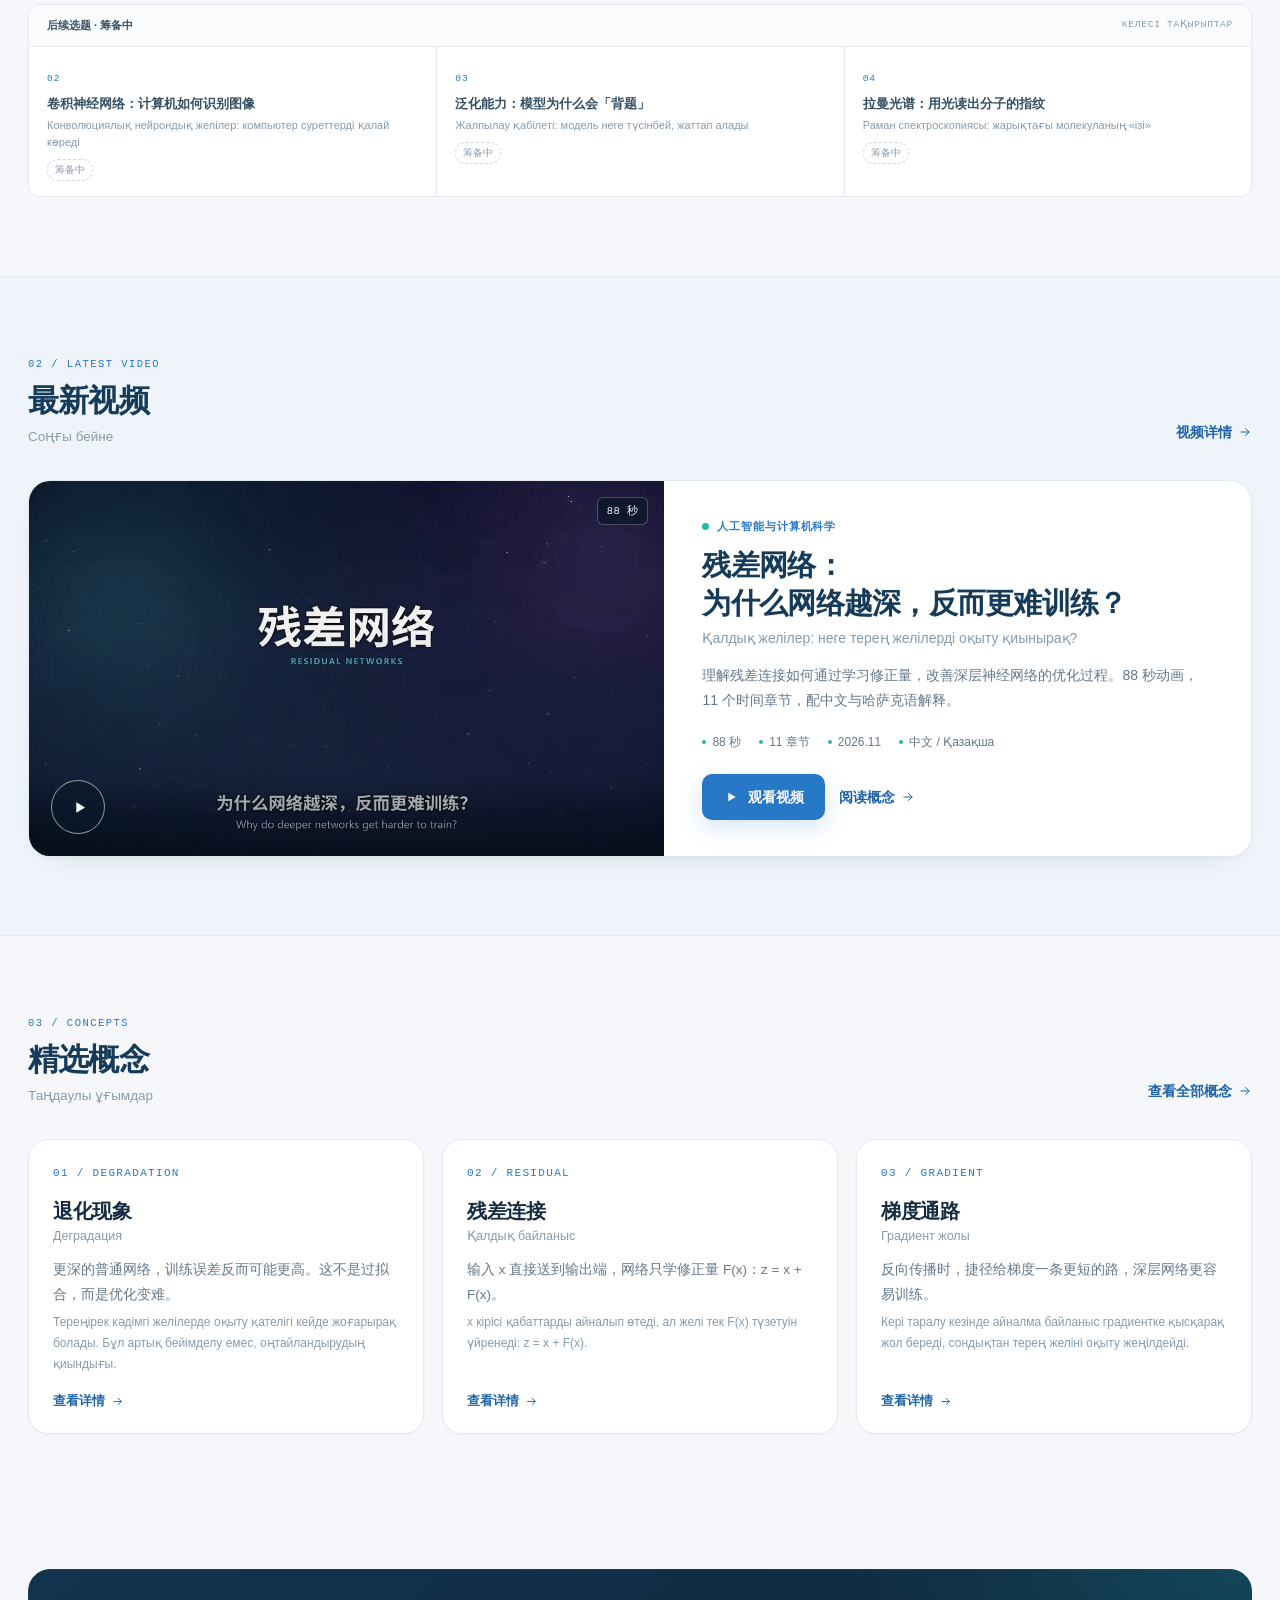
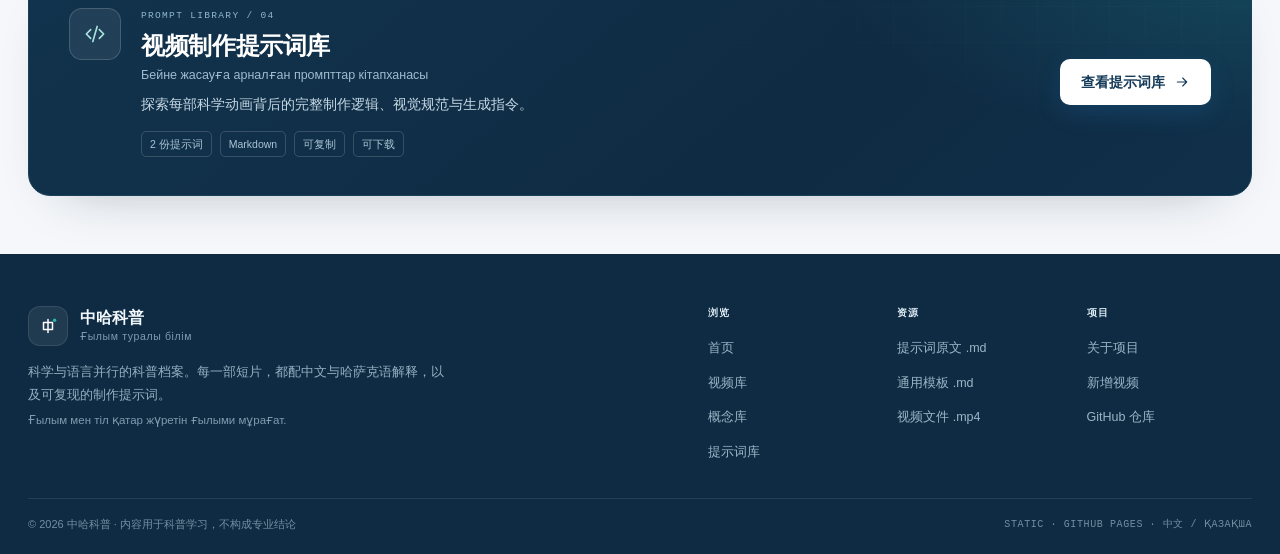
==== commit a3612d36: "Add bilingual ResNet practice and polish learning pages" ====
--- a/index.html
+++ b/index.html
@@ -82,6 +82,7 @@
                 浏览专业知识
                 <svg viewBox="0 0 24 24" aria-hidden="true"><path d="M5 12h14M13 6l6 6-6 6" fill="none" stroke="currentColor" stroke-width="1.7" stroke-linecap="round" stroke-linejoin="round"/></svg>
               </a>
+              <a class="btn btn-secondary" href="concepts.html#practice">开始自测 <span lang="kk">· Тест</span></a>
             </div>
             <p class="hero-foot"><span class="pulse-dot" aria-hidden="true"></span>首期上线 · 残差网络 <span class="sep">/</span> 88 秒 · 11 章节</p>
           </div>
--- a/assets/css/site.css
+++ b/assets/css/site.css
@@ -1219,3 +1219,56 @@
   .shell { width: 100%; }
   .stage-card, .principle-card, .definition-band { break-inside: avoid; }
 }
+
+/* Visual refresh: aurora lighting and elevated interactive surfaces. */
+.hero { background: radial-gradient(ellipse at 10% 15%, #e0f8f4, transparent 55%), radial-gradient(ellipse at 90% 70%, #dce7ff, transparent 60%), #f8fafc; isolation:isolate; }
+.hero::before { content:""; position:absolute; inset:0; z-index:-1; background:radial-gradient(ellipse at 60% 25%, #b3eee580, transparent 55%); animation:aurora-drift 12s ease-in-out infinite alternate; pointer-events:none; }
+@keyframes aurora-drift { to { transform:translateY(35px); opacity:.4; } }
+.visual-stage { box-shadow:0 30px 80px #153b5933, 0 0 50px #28b6b022; border:1px solid #7ddbd766; }
+.category-card, .concept-card { border-radius:20px; transition:transform .25s ease, box-shadow .25s ease; }
+a.category-card:hover, a.concept-card:hover { transform:translateY(-6px); box-shadow:0 20px 45px #153b5915; }
+.btn-primary { box-shadow:0 8px 24px #2878c830; }
+:focus-visible { outline:3px solid #17847d; outline-offset:5px; }
+.concept-search { display:grid; gap:10px; margin:0 0 32px; }
+.concept-search input { width:100%; box-sizing:border-box; padding:16px 20px; border:1px solid #a9c7d5; border-radius:14px; background:#fff; color:#153b59; font:inherit; }
+.concept-search p { margin:0; color:#476478; }
+.resume-control { display:block; margin:16px 0; padding:12px 20px; border:1px solid #2878c8; border-radius:12px; background:#edf7ff; color:#153b59; cursor:pointer; font:inherit; }
+[hidden] { display:none !important; }
+@media (prefers-reduced-motion:reduce) { .hero::before { animation:none; } .category-card, .concept-card { transition:none; } }
+/* Learning practice */
+.practice {
+  scroll-margin-top: 100px;
+  margin-block: 44px;
+  padding: clamp(22px, 5vw, 48px);
+  border: 1px solid #bededb;
+  border-radius: 26px;
+  background: radial-gradient(ellipse at top right, #d6f5ee, transparent 65%), #f5fafc;
+  color: #153b59;
+}
+.practice h2 { font-size: clamp(24px, 4vw, 36px); }
+.practice-step { margin-top: 8px; color: #405e72; }
+.practice progress { display:block; width:100%; height:10px; margin: 12px 0 24px; accent-color:#17847d; }
+.practice fieldset { border:0; padding:0; min-inline-size:0; }
+.practice legend { font-weight:700; margin-bottom:16px; }
+.practice-options { display:grid; gap:10px; }
+.practice-options button {
+  text-align:start;
+  color:inherit;
+  background:#fff;
+  border:1px solid #b8cdd9;
+  border-radius:12px;
+  padding:13px 16px;
+  font:inherit;
+}
+.practice-options button:enabled { cursor:pointer; }
+.practice-options button:enabled:hover { border-color:#17847d; background:#ecfcf7; }
+.practice-options .is-correct { background:#dcf8ec; border-color:#17847d; }
+.practice-options .is-incorrect { background:#fff0eb; border-color:#aa4a37; }
+.practice-feedback:not(:empty) { margin-block:14px; }
+.practice-review { display:inline-block; margin-inline-end:16px; text-decoration:underline; }
+.practice .btn { margin-top:12px; }
+.concept-search { background:#f0f8fa; border:1px solid #cde0e7; border-radius:20px; padding:clamp(16px, 3vw, 26px); }
+.concept-search label { font-weight:700; color:#153b59; }
+.hero { background:radial-gradient(ellipse at 12% 15%, #d7f7ed, transparent 55%), radial-gradient(ellipse at 90% 65%, #c5d9ff, transparent 68%), #f4f9fc; }
+.visual-stage { box-shadow:0 24px 56px #153b5940, 0 0 48px #2aa8ab26; }
+.practice-jump { margin-bottom:20px; }
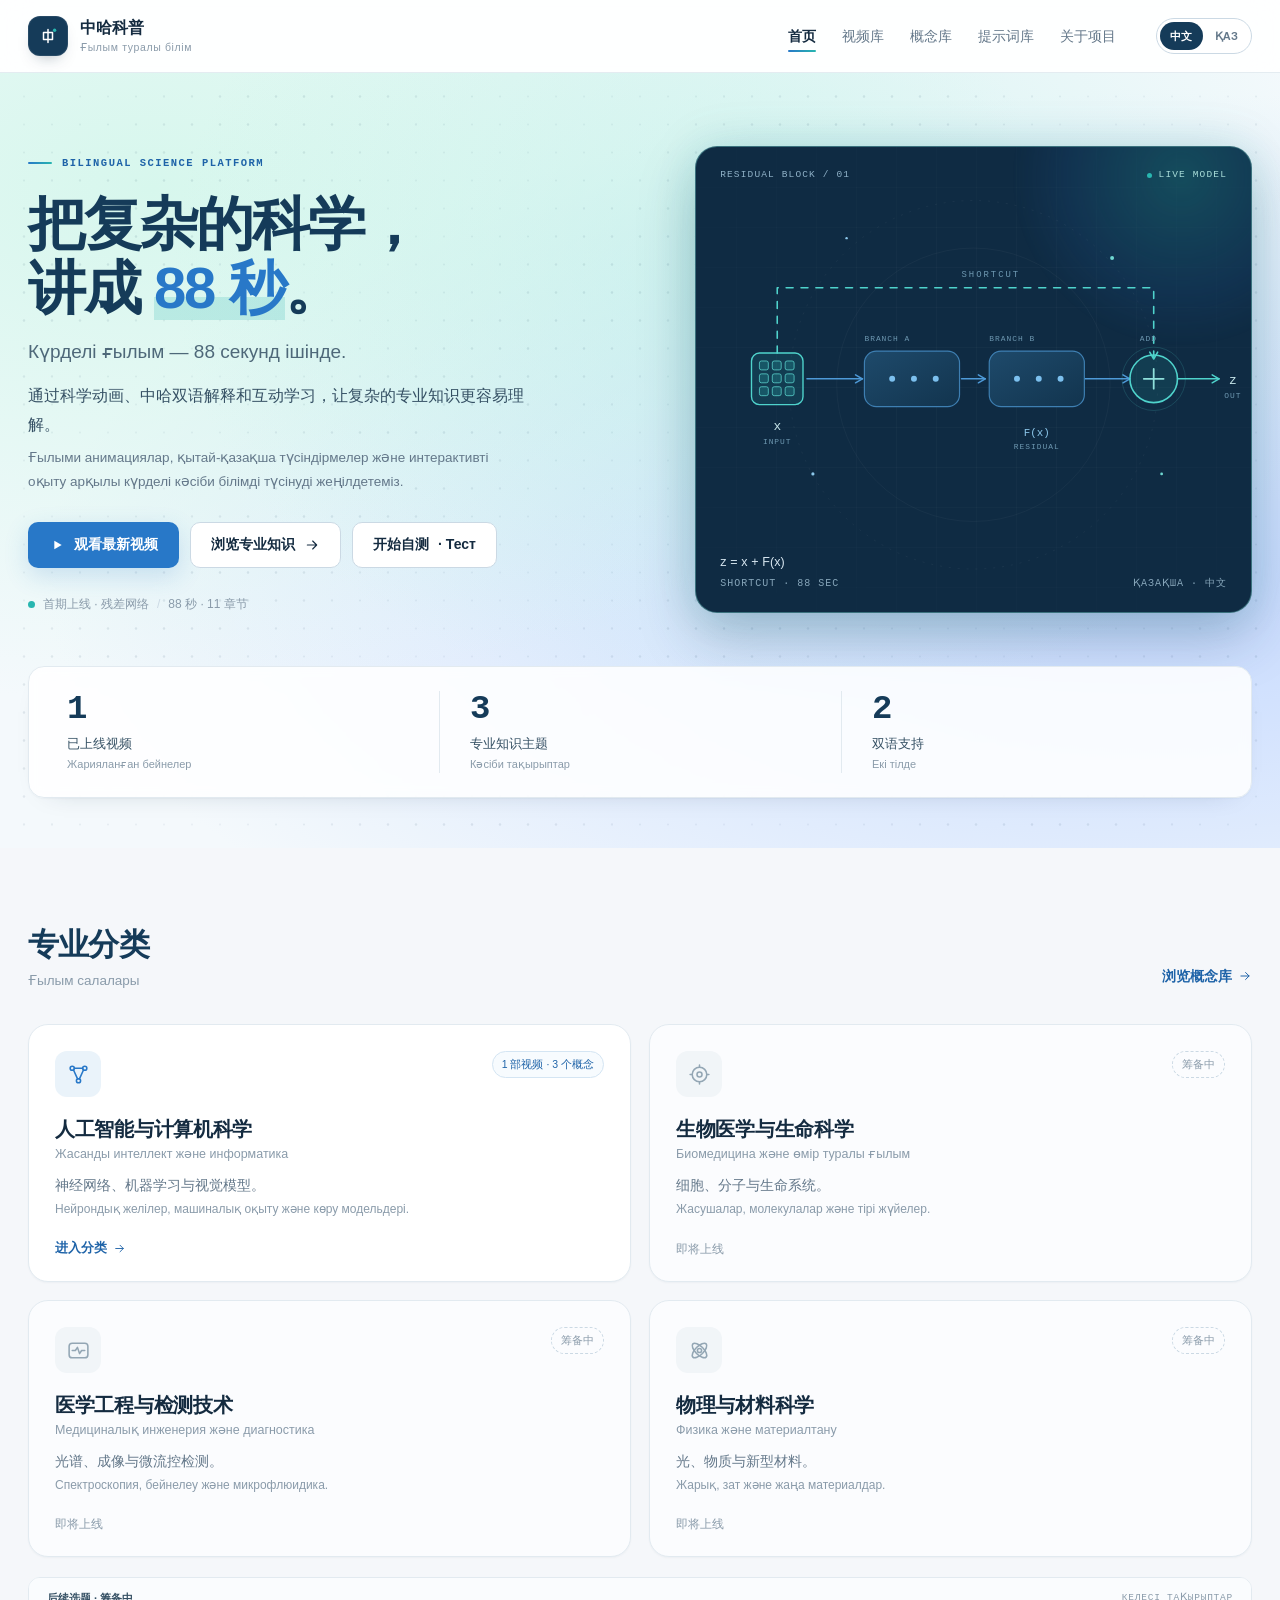
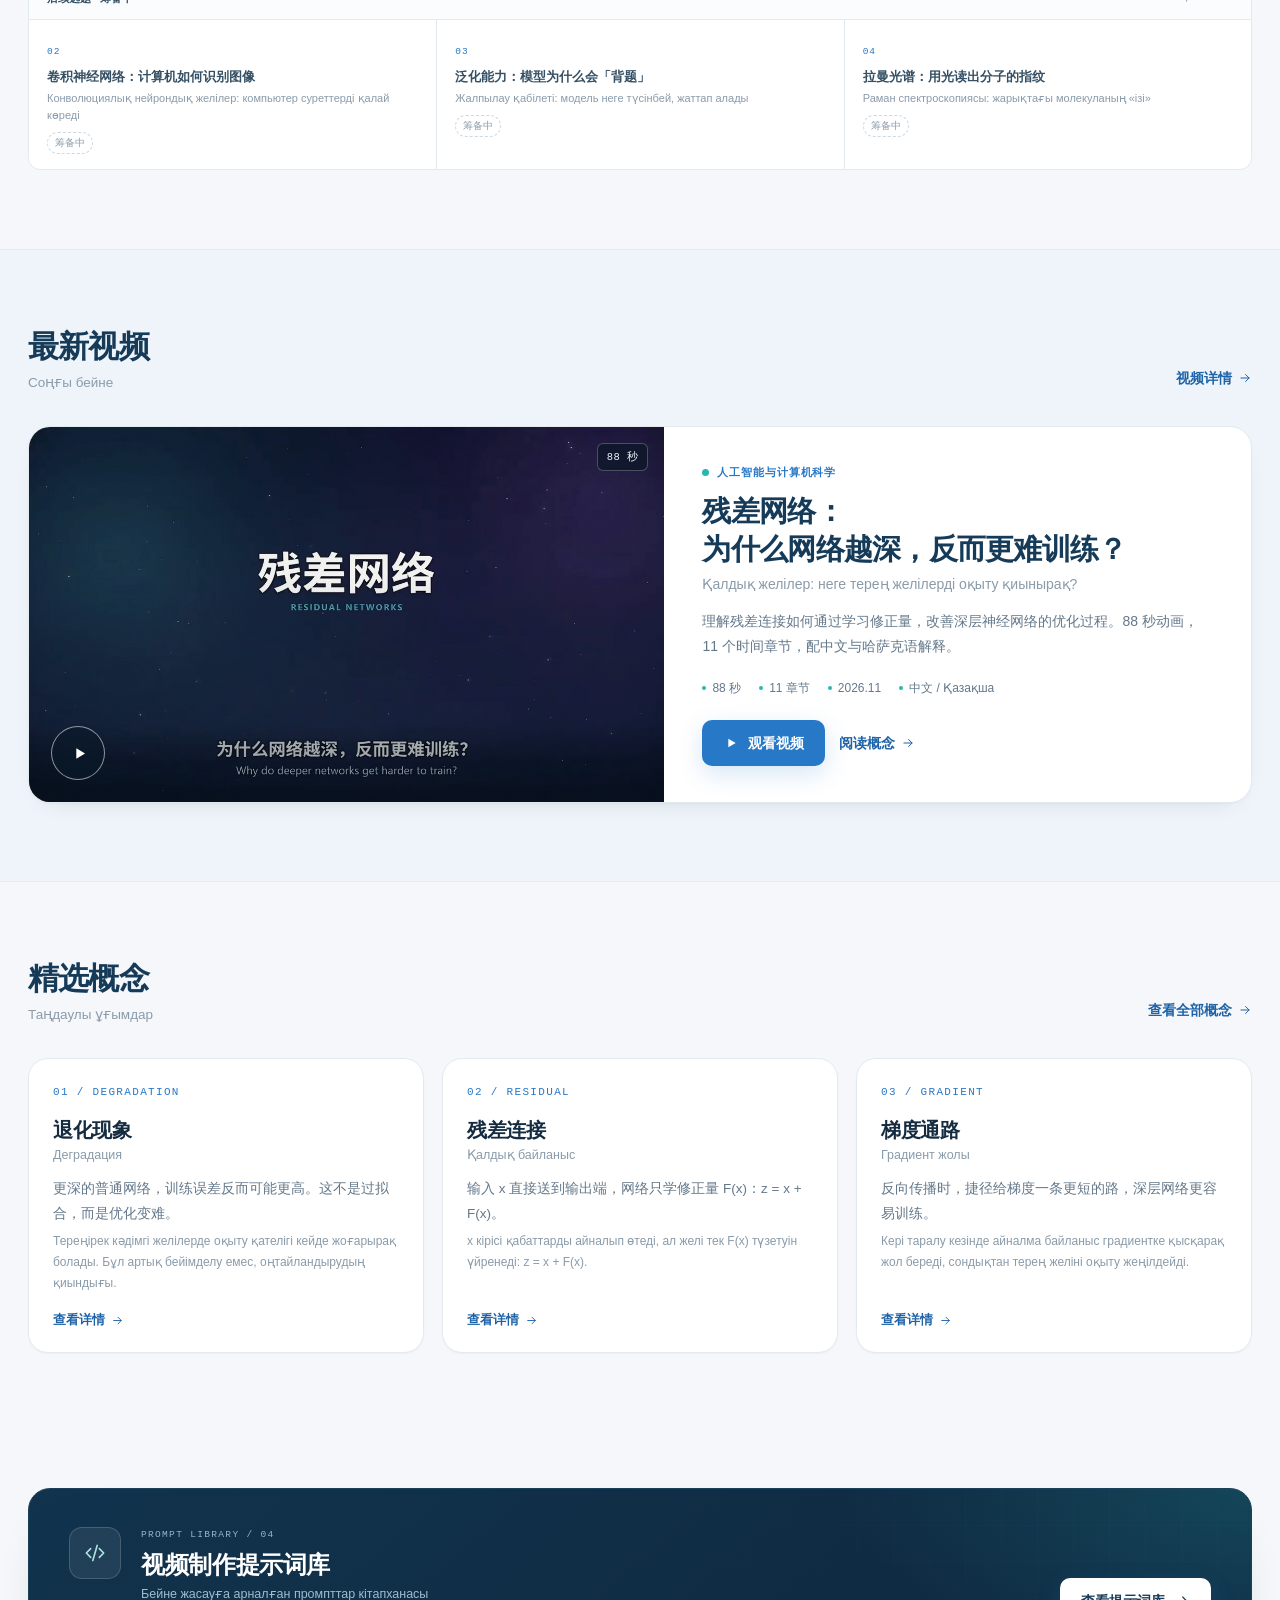
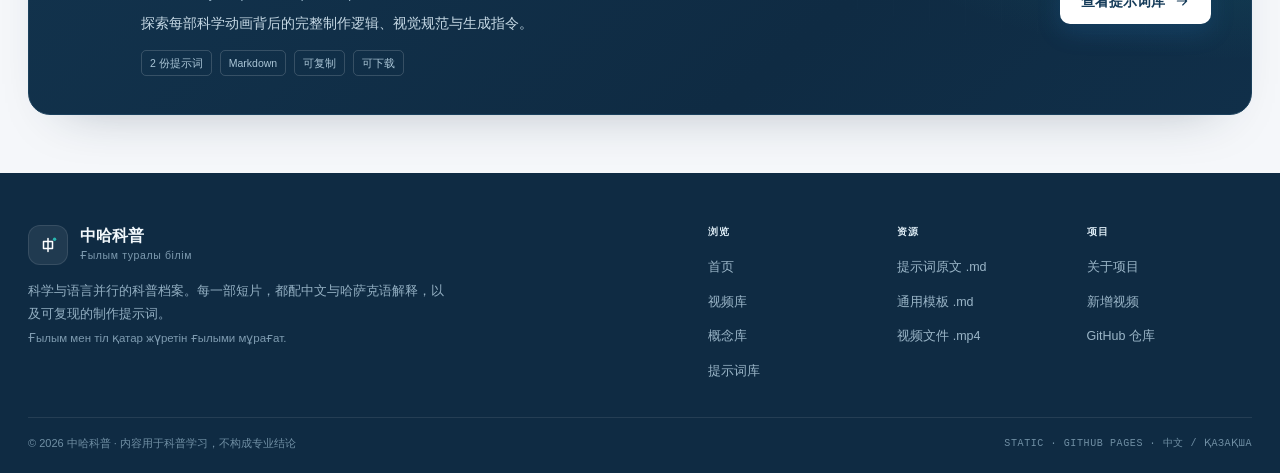
==== commit 8b86a69c: "Refine learning layout and accessible controls using design guidelines" ====
--- a/index.html
+++ b/index.html
@@ -196,7 +196,6 @@
       <div class="shell">
         <header class="section-head" data-reveal>
           <div class="section-head-main">
-            <span class="section-eyebrow">01 / DISCIPLINES</span>
             <h2 class="section-title" id="categories-title">专业分类</h2>
             <span class="section-kk" lang="kk">Ғылым салалары</span>
           </div>
@@ -314,7 +313,6 @@
       <div class="shell">
         <header class="section-head" data-reveal>
           <div class="section-head-main">
-            <span class="section-eyebrow">02 / LATEST VIDEO</span>
             <h2 class="section-title" id="library-title">最新视频</h2>
             <span class="section-kk" lang="kk">Соңғы бейне</span>
           </div>
@@ -358,7 +356,6 @@
       <div class="shell">
         <header class="section-head" data-reveal>
           <div class="section-head-main">
-            <span class="section-eyebrow">03 / CONCEPTS</span>
             <h2 class="section-title" id="concepts-title">精选概念</h2>
             <span class="section-kk" lang="kk">Таңдаулы ұғымдар</span>
           </div>
--- a/assets/css/site.css
+++ b/assets/css/site.css
@@ -1272,3 +1272,20 @@
 .hero { background:radial-gradient(ellipse at 12% 15%, #d7f7ed, transparent 55%), radial-gradient(ellipse at 90% 65%, #c5d9ff, transparent 68%), #f4f9fc; }
 .visual-stage { box-shadow:0 24px 56px #153b5940, 0 0 48px #2aa8ab26; }
 .practice-jump { margin-bottom:20px; }
+/* Focused reading and touch targets from the interface review. */
+.practice { max-width: 860px; margin-inline: auto; }
+.practice legend { font-size: clamp(17px, 2vw, 20px); line-height: 1.6; }
+.practice-options button { min-height: 52px; line-height: 1.6; }
+.practice-feedback { max-width: 65ch; line-height: 1.8; }
+.practice progress { border: 0; border-radius: 8px; overflow: hidden; background: #dce9eb; }
+.practice progress::-webkit-progress-bar { background: #dce9eb; border-radius: 8px; }
+.practice progress::-webkit-progress-value { background: #17847d; border-radius: 8px; }
+.practice progress::-moz-progress-bar { background: #17847d; }
+.practice-step, .metric-num { font-variant-numeric: tabular-nums; }
+.practice h2, .practice legend, .section-title { text-wrap: balance; overflow-wrap: anywhere; }
+button, .btn { touch-action: manipulation; }
+.practice-review { padding-block: 12px; }
+@media (max-width: 600px) {
+  .practice { padding: 22px 18px; border-radius: 18px; }
+  .practice-options button { padding: 14px; }
+}
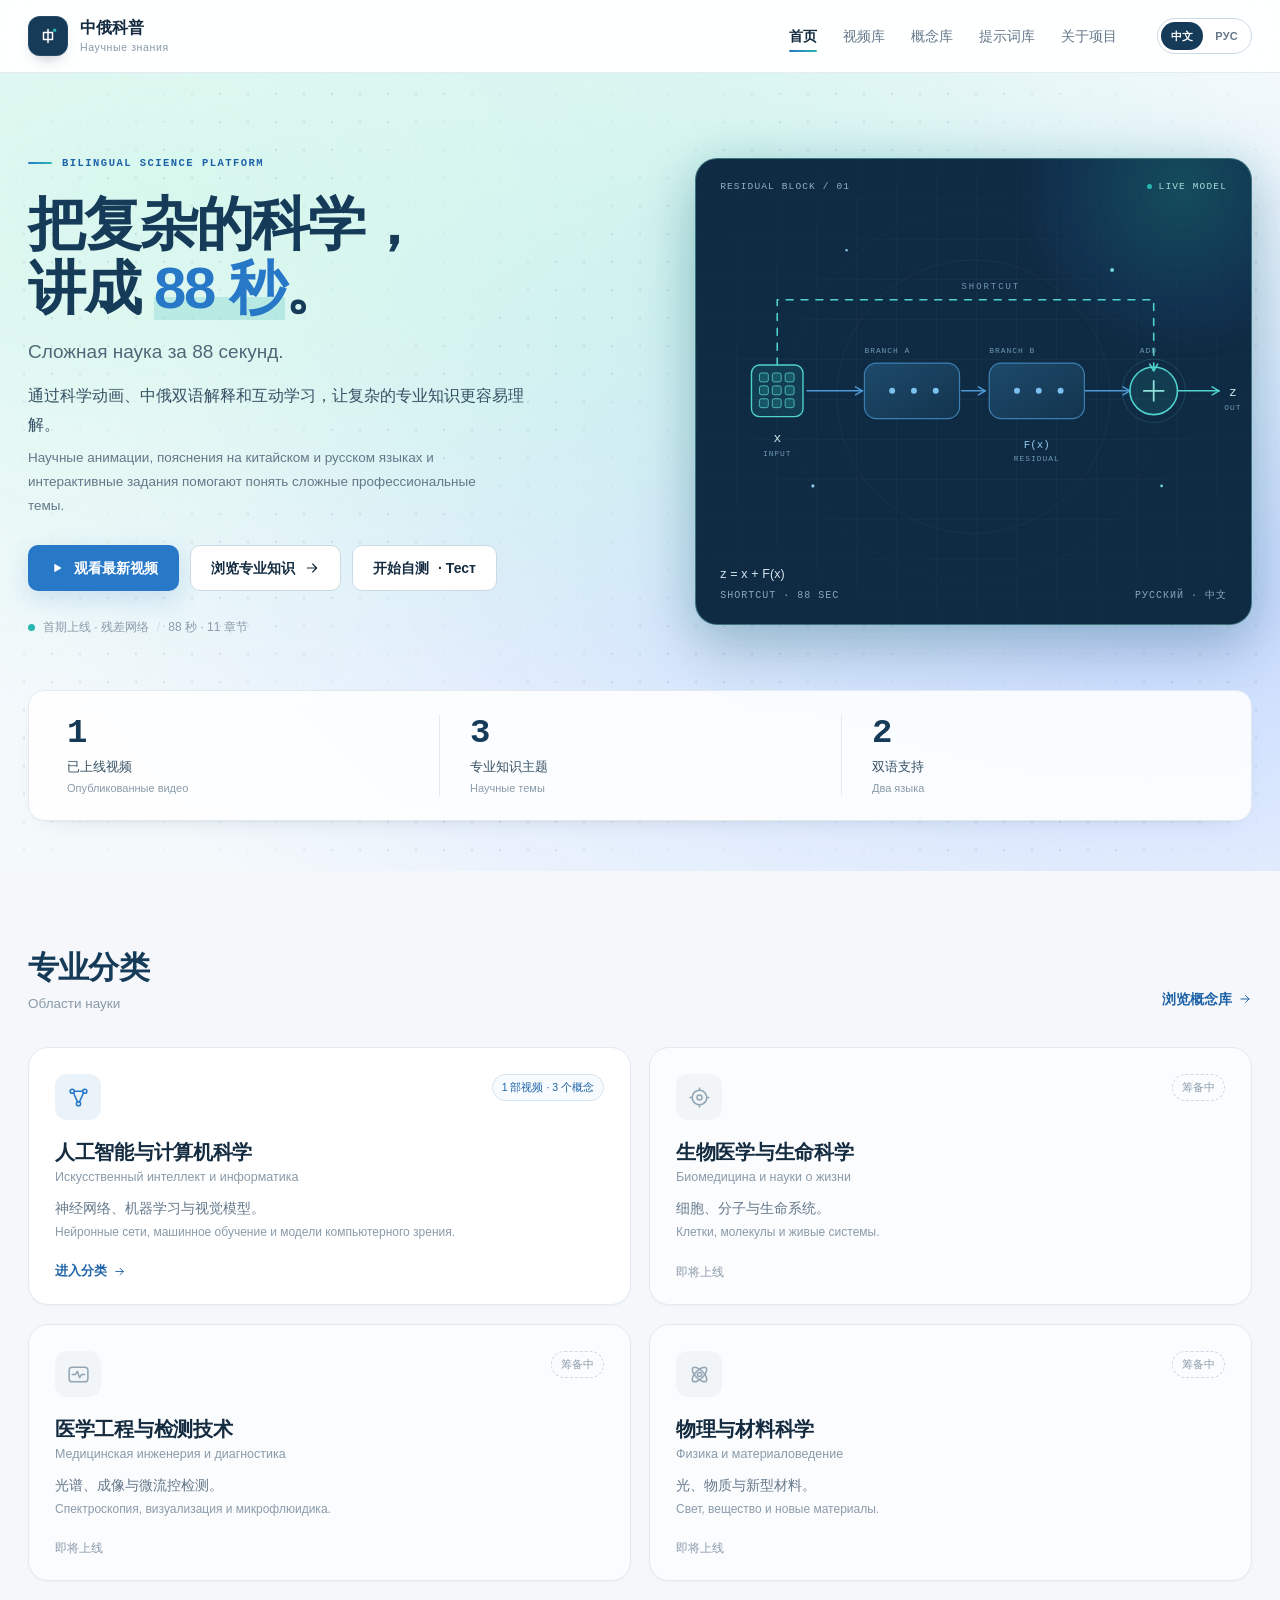
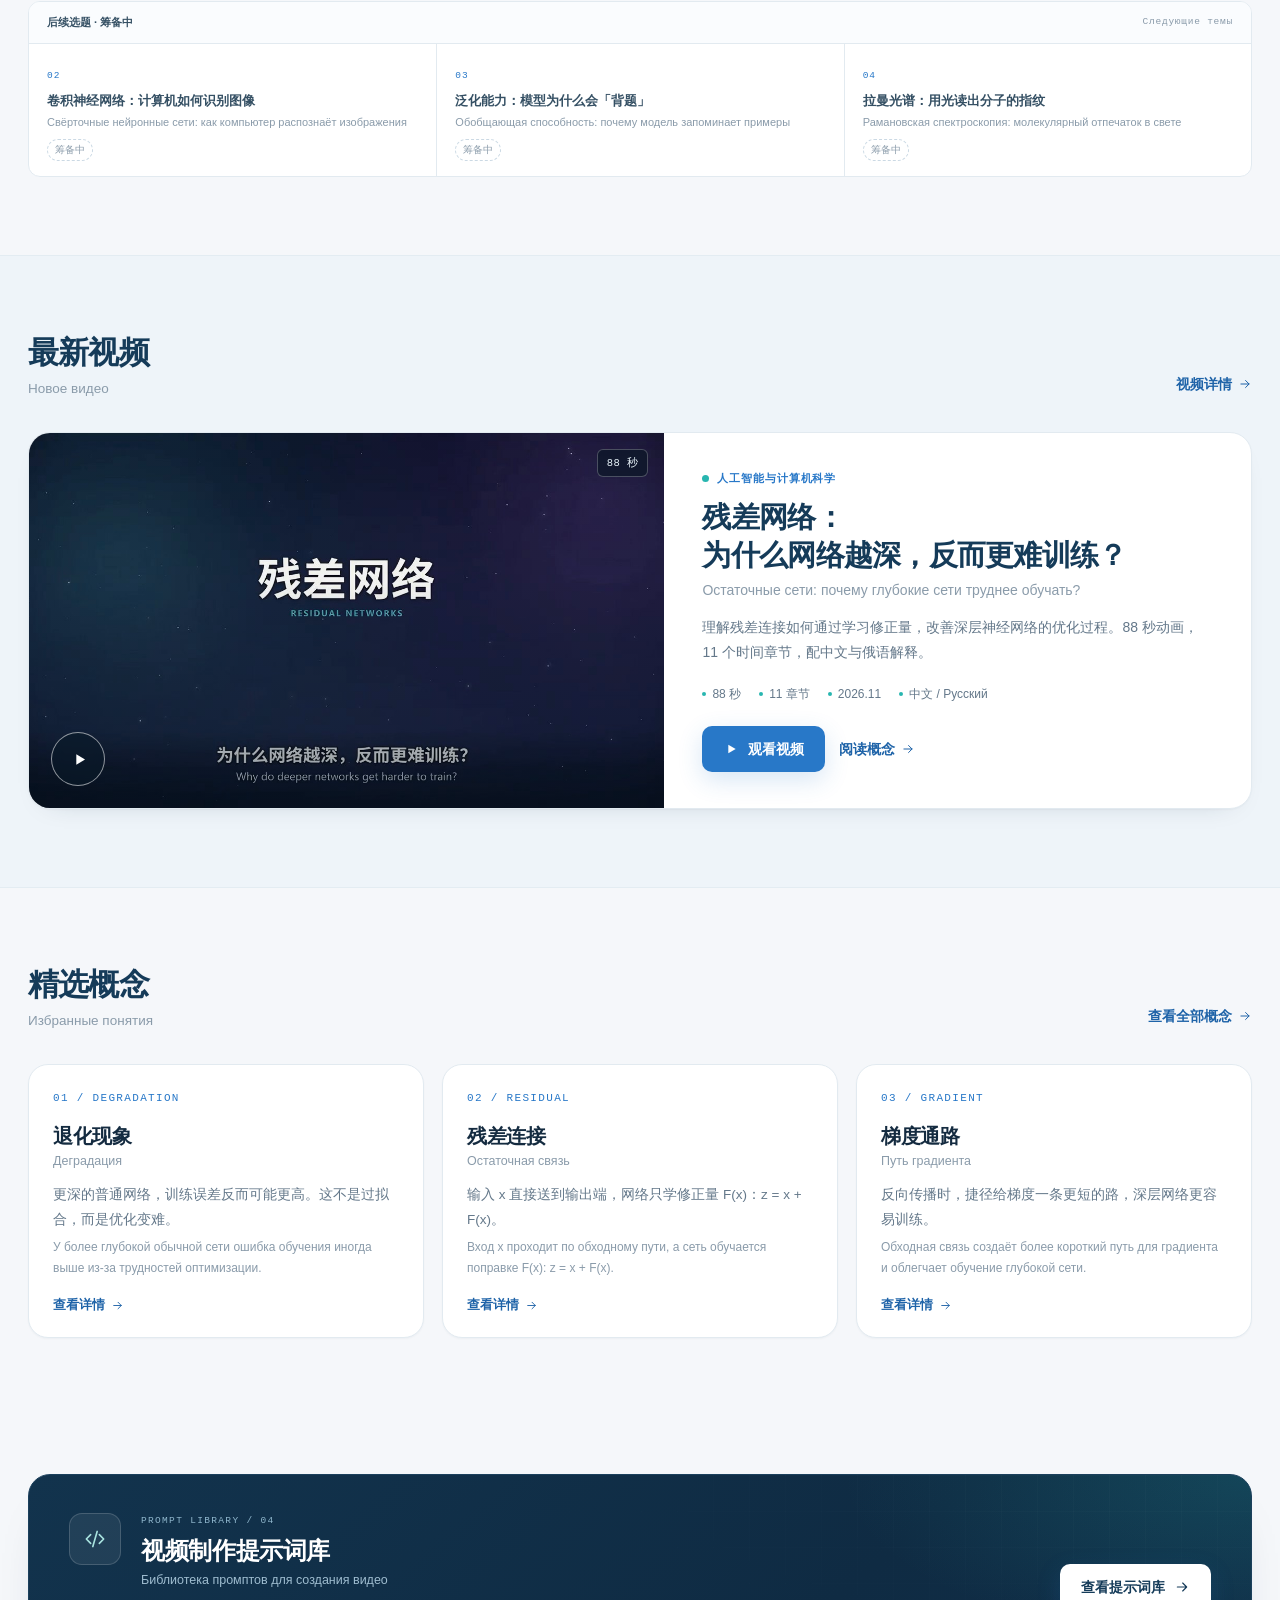
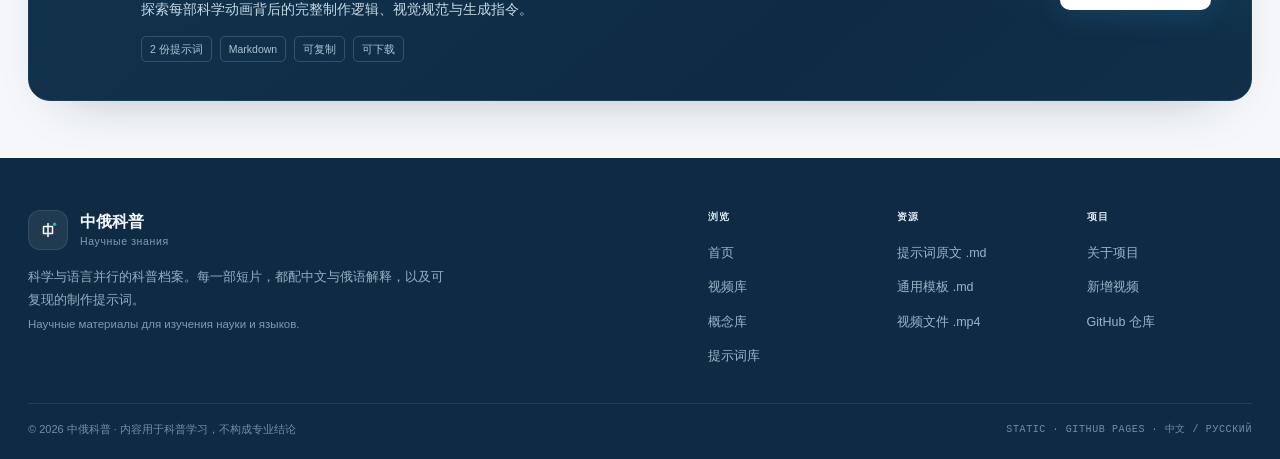
==== commit 228e5f9d: "Correct bilingual site to Chinese and Russian" ====
--- a/index.html
+++ b/index.html
@@ -3,12 +3,12 @@
 <head>
   <meta charset="UTF-8" />
   <meta name="viewport" content="width=device-width, initial-scale=1.0" />
-  <title>中哈科普 · 现代科学知识与双语学习平台</title>
-  <meta name="description" content="通过科学动画、中哈双语解释和互动学习，让复杂的专业知识更容易理解。首期：残差网络 ResNet，88 秒动画 + 中文/哈萨克语概念解释 + 可复现的制作提示词。" />
+  <title>中俄科普 · 现代科学知识与双语学习平台</title>
+  <meta name="description" content="通过科学动画、中俄双语解释和互动学习，让复杂的专业知识更容易理解。首期：残差网络 ResNet，88 秒动画 + 中文/俄语概念解释 + 可复现的制作提示词。" />
   <meta name="theme-color" content="#153B59" />
   <meta property="og:type" content="website" />
-  <meta property="og:title" content="中哈科普 · 把复杂的科学，讲成 88 秒" />
-  <meta property="og:description" content="中哈双语科学知识平台：科学动画、概念解释与创作提示词。" />
+  <meta property="og:title" content="中俄科普 · 把复杂的科学，讲成 88 秒" />
+  <meta property="og:description" content="中俄双语科学知识平台：科学动画、概念解释与创作提示词。" />
   <meta property="og:image" content="https://hawkplus.github.io/zhong-ha/assets/img/og-cover.jpg" />
   <meta property="og:url" content="https://hawkplus.github.io/zhong-ha/" />
   <link rel="canonical" href="https://hawkplus.github.io/zhong-ha/" />
@@ -17,9 +17,9 @@
     document.documentElement.classList.add('js');
     window.SITE_LANG = 'zh';
     try {
-      if (localStorage.getItem('zhongha:lang') === 'kk') {
-        window.SITE_LANG = 'kk';
-        document.documentElement.classList.add('lang-kk');
+      if (['ru', 'kk'].indexOf(localStorage.getItem('zhongha:lang')) !== -1) {
+        window.SITE_LANG = 'ru';
+        document.documentElement.classList.add('lang-ru');
       }
     } catch (e) {}
   </script>
@@ -30,7 +30,7 @@
 
   <header class="site-header">
     <div class="shell header-inner">
-      <a class="brand" href="index.html" aria-label="中哈科普首页">
+      <a class="brand" href="index.html" aria-label="中俄科普首页">
         <span class="brand-mark" aria-hidden="true">
           <svg viewBox="0 0 24 24" fill="none">
             <path d="M12 5.5v13M7.5 8.5h9v7h-9z" stroke="#fff" stroke-width="1.5" stroke-linejoin="round" stroke-linecap="round"/>
@@ -38,8 +38,8 @@
           </svg>
         </span>
         <span class="brand-copy">
-          <strong>中哈科普</strong>
-          <small lang="kk">Ғылым туралы білім</small>
+          <strong>中俄科普</strong>
+          <small lang="ru">Научные знания</small>
         </span>
       </a>
 
@@ -51,9 +51,9 @@
         <a class="nav-link" href="about.html">关于项目</a>
       </nav>
 
-      <div class="lang-switch" role="group" aria-label="界面语言 / Интерфейс тілі" title="界面语言与阅读主次 / Интерфейс тілі">
+      <div class="lang-switch" role="group" aria-label="界面语言 / Язык интерфейса" title="界面语言与阅读主次 / Язык интерфейса">
         <button type="button" data-lang="zh" aria-pressed="true">中文</button>
-        <button type="button" data-lang="kk" aria-pressed="false" lang="kk">ҚАЗ</button>
+        <button type="button" data-lang="ru" aria-pressed="false" lang="ru">РУС</button>
       </div>
       <button class="nav-toggle" type="button" aria-expanded="false" aria-controls="site-nav" aria-label="打开菜单" data-nav-toggle>
         <span></span>
@@ -70,9 +70,9 @@
           <div class="hero-copy">
             <p class="eyebrow">Bilingual Science Platform</p>
             <h1 id="hero-title" data-blur-text>把复杂的科学，<br />讲成 <span class="accent">88 秒</span>。</h1>
-            <p class="hero-kk" lang="kk">Күрделі ғылым — <span class="nowrap">88 секунд</span> ішінде.</p>
-            <p class="hero-intro">通过科学动画、中哈双语解释和互动学习，让复杂的专业知识更容易理解。</p>
-            <p class="hero-intro-kk" lang="kk">Ғылыми анимациялар, қытай-қазақша түсіндірмелер және интерактивті оқыту арқылы күрделі кәсіби білімді түсінуді жеңілдетеміз.</p>
+            <p class="hero-ru" lang="ru">Сложная наука за <span class="nowrap">88 секунд</span>.</p>
+            <p class="hero-intro">通过科学动画、中俄双语解释和互动学习，让复杂的专业知识更容易理解。</p>
+            <p class="hero-intro-ru" lang="ru">Научные анимации, пояснения на китайском и русском языках и интерактивные задания помогают понять сложные профессиональные темы.</p>
             <div class="hero-actions">
               <a class="btn btn-primary" href="videos/resnet.html" data-spark>
                 <svg viewBox="0 0 24 24" aria-hidden="true"><path d="M8 5.5v13l11-6.5-11-6.5z" fill="currentColor"/></svg>
@@ -82,7 +82,7 @@
                 浏览专业知识
                 <svg viewBox="0 0 24 24" aria-hidden="true"><path d="M5 12h14M13 6l6 6-6 6" fill="none" stroke="currentColor" stroke-width="1.7" stroke-linecap="round" stroke-linejoin="round"/></svg>
               </a>
-              <a class="btn btn-secondary" href="concepts.html#practice">开始自测 <span lang="kk">· Тест</span></a>
+              <a class="btn btn-secondary" href="concepts.html#practice">开始自测 <span lang="ru">· Тест</span></a>
             </div>
             <p class="hero-foot"><span class="pulse-dot" aria-hidden="true"></span>首期上线 · 残差网络 <span class="sep">/</span> 88 秒 · 11 章节</p>
           </div>
@@ -165,7 +165,7 @@
               </svg>
               <div class="stage-bottom">
                 <span><strong>z = x + F(x)</strong><span class="mono">SHORTCUT · 88 SEC</span></span>
-                <span class="mono" lang="kk">ҚАЗАҚША · 中文</span>
+                <span class="mono" lang="ru">РУССКИЙ · 中文</span>
               </div>
             </div>
           </div>
@@ -175,17 +175,17 @@
           <div class="metric">
             <span class="metric-num" data-stat="videos">1</span>
             <span class="metric-label">已上线视频</span>
-            <span class="metric-kk" lang="kk">Жарияланған бейнелер</span>
+            <span class="metric-ru" lang="ru">Опубликованные видео</span>
           </div>
           <div class="metric">
             <span class="metric-num" data-stat="concepts">3</span>
             <span class="metric-label">专业知识主题</span>
-            <span class="metric-kk" lang="kk">Кәсіби тақырыптар</span>
+            <span class="metric-ru" lang="ru">Научные темы</span>
           </div>
           <div class="metric">
             <span class="metric-num" data-stat="languages">2</span>
             <span class="metric-label">双语支持</span>
-            <span class="metric-kk" lang="kk">Екі тілде</span>
+            <span class="metric-ru" lang="ru">Два языка</span>
           </div>
         </div>
       </div>
@@ -197,7 +197,7 @@
         <header class="section-head" data-reveal>
           <div class="section-head-main">
             <h2 class="section-title" id="categories-title">专业分类</h2>
-            <span class="section-kk" lang="kk">Ғылым салалары</span>
+            <span class="section-ru" lang="ru">Области науки</span>
           </div>
           <a class="text-link section-link" href="concepts.html">浏览概念库
             <svg viewBox="0 0 24 24" aria-hidden="true"><path d="M5 12h14M13 6l6 6-6 6" fill="none" stroke="currentColor" stroke-width="1.7" stroke-linecap="round" stroke-linejoin="round"/></svg>
@@ -216,9 +216,9 @@
               <span class="count-pill" data-cat-count="ai">1 部视频 · 3 个概念</span>
             </div>
             <h3>人工智能与计算机科学</h3>
-            <p class="category-kk" lang="kk">Жасанды интеллект және информатика</p>
+            <p class="category-ru" lang="ru">Искусственный интеллект и информатика</p>
             <p class="category-desc">神经网络、机器学习与视觉模型。</p>
-            <p class="category-desc-kk" lang="kk">Нейрондық желілер, машиналық оқыту және көру модельдері.</p>
+            <p class="category-desc-ru" lang="ru">Нейронные сети, машинное обучение и модели компьютерного зрения.</p>
             <div class="category-foot">
               <span class="category-link">进入分类
                 <svg viewBox="0 0 24 24" aria-hidden="true"><path d="M5 12h14M13 6l6 6-6 6" fill="none" stroke="currentColor" stroke-width="1.7" stroke-linecap="round" stroke-linejoin="round"/></svg>
@@ -237,9 +237,9 @@
               <span class="status-pill">筹备中</span>
             </div>
             <h3>生物医学与生命科学</h3>
-            <p class="category-kk" lang="kk">Биомедицина және өмір туралы ғылым</p>
+            <p class="category-ru" lang="ru">Биомедицина и науки о жизни</p>
             <p class="category-desc">细胞、分子与生命系统。</p>
-            <p class="category-desc-kk" lang="kk">Жасушалар, молекулалар және тірі жүйелер.</p>
+            <p class="category-desc-ru" lang="ru">Клетки, молекулы и живые системы.</p>
             <div class="category-foot"><span class="category-soon">即将上线</span></div>
           </article>
 
@@ -254,9 +254,9 @@
               <span class="status-pill">筹备中</span>
             </div>
             <h3>医学工程与检测技术</h3>
-            <p class="category-kk" lang="kk">Медициналық инженерия және диагностика</p>
+            <p class="category-ru" lang="ru">Медицинская инженерия и диагностика</p>
             <p class="category-desc">光谱、成像与微流控检测。</p>
-            <p class="category-desc-kk" lang="kk">Спектроскопия, бейнелеу және микрофлюидика.</p>
+            <p class="category-desc-ru" lang="ru">Спектроскопия, визуализация и микрофлюидика.</p>
             <div class="category-foot"><span class="category-soon">即将上线</span></div>
           </article>
 
@@ -272,9 +272,9 @@
               <span class="status-pill">筹备中</span>
             </div>
             <h3>物理与材料科学</h3>
-            <p class="category-kk" lang="kk">Физика және материалтану</p>
+            <p class="category-ru" lang="ru">Физика и материаловедение</p>
             <p class="category-desc">光、物质与新型材料。</p>
-            <p class="category-desc-kk" lang="kk">Жарық, зат және жаңа материалдар.</p>
+            <p class="category-desc-ru" lang="ru">Свет, вещество и новые материалы.</p>
             <div class="category-foot"><span class="category-soon">即将上线</span></div>
           </article>
         </div>
@@ -282,25 +282,25 @@
         <div class="roadmap" data-reveal>
           <div class="roadmap-head">
             <span>后续选题 · 筹备中</span>
-            <span lang="kk">КЕЛЕСІ ТАҚЫРЫПТАР</span>
+            <span lang="ru">Следующие темы</span>
           </div>
           <div class="roadmap-list">
             <div class="roadmap-item">
               <span class="n">02</span>
               <h3>卷积神经网络：计算机如何识别图像</h3>
-              <p class="kk" lang="kk">Конволюциялық нейрондық желілер: компьютер суреттерді қалай көреді</p>
+              <p class="ru" lang="ru">Свёрточные нейронные сети: как компьютер распознаёт изображения</p>
               <span class="status">筹备中</span>
             </div>
             <div class="roadmap-item">
               <span class="n">03</span>
               <h3>泛化能力：模型为什么会「背题」</h3>
-              <p class="kk" lang="kk">Жалпылау қабілеті: модель неге түсінбей, жаттап алады</p>
+              <p class="ru" lang="ru">Обобщающая способность: почему модель запоминает примеры</p>
               <span class="status">筹备中</span>
             </div>
             <div class="roadmap-item">
               <span class="n">04</span>
               <h3>拉曼光谱：用光读出分子的指纹</h3>
-              <p class="kk" lang="kk">Раман спектроскопиясы: жарықтағы молекуланың «ізі»</p>
+              <p class="ru" lang="ru">Рамановская спектроскопия: молекулярный отпечаток в свете</p>
               <span class="status">筹备中</span>
             </div>
           </div>
@@ -314,7 +314,7 @@
         <header class="section-head" data-reveal>
           <div class="section-head-main">
             <h2 class="section-title" id="library-title">最新视频</h2>
-            <span class="section-kk" lang="kk">Соңғы бейне</span>
+            <span class="section-ru" lang="ru">Новое видео</span>
           </div>
           <a class="text-link section-link" href="videos/resnet.html">视频详情
             <svg viewBox="0 0 24 24" aria-hidden="true"><path d="M5 12h14M13 6l6 6-6 6" fill="none" stroke="currentColor" stroke-width="1.7" stroke-linecap="round" stroke-linejoin="round"/></svg>
@@ -332,10 +332,10 @@
           <div class="feature-body">
             <p class="feature-kicker">人工智能与计算机科学</p>
             <h3>残差网络：<br />为什么网络越深，反而更难训练？</h3>
-            <p class="feature-kk" lang="kk">Қалдық желілер: неге терең желілерді оқыту қиынырақ?</p>
-            <p class="feature-desc">理解残差连接如何通过学习修正量，改善深层神经网络的优化过程。88 秒动画，11 个时间章节，配中文与哈萨克语解释。</p>
+            <p class="feature-ru" lang="ru">Остаточные сети: почему глубокие сети труднее обучать?</p>
+            <p class="feature-desc">理解残差连接如何通过学习修正量，改善深层神经网络的优化过程。88 秒动画，11 个时间章节，配中文与俄语解释。</p>
             <div class="feature-meta">
-              <span>88 秒</span><span>11 章节</span><span>2026.11</span><span>中文 / Қазақша</span>
+              <span>88 秒</span><span>11 章节</span><span>2026.11</span><span>中文 / Русский</span>
             </div>
             <div class="feature-actions">
               <a class="btn btn-primary" href="videos/resnet.html" data-spark>
@@ -357,7 +357,7 @@
         <header class="section-head" data-reveal>
           <div class="section-head-main">
             <h2 class="section-title" id="concepts-title">精选概念</h2>
-            <span class="section-kk" lang="kk">Таңдаулы ұғымдар</span>
+            <span class="section-ru" lang="ru">Избранные понятия</span>
           </div>
           <a class="text-link section-link" href="concepts.html">查看全部概念
             <svg viewBox="0 0 24 24" aria-hidden="true"><path d="M5 12h14M13 6l6 6-6 6" fill="none" stroke="currentColor" stroke-width="1.7" stroke-linecap="round" stroke-linejoin="round"/></svg>
@@ -368,9 +368,9 @@
           <a class="concept-card" data-reveal data-spotlight href="concepts.html#degradation">
             <span class="concept-index">01 / DEGRADATION</span>
             <h3>退化现象</h3>
-            <span class="concept-kk" lang="kk">Деградация</span>
+            <span class="concept-ru" lang="ru">Деградация</span>
             <p class="concept-cn">更深的普通网络，训练误差反而可能更高。这不是过拟合，而是优化变难。</p>
-            <p class="concept-kk-text" lang="kk">Тереңірек кәдімгі желілерде оқыту қателігі кейде жоғарырақ болады. Бұл артық бейімделу емес, оңтайландырудың қиындығы.</p>
+            <p class="concept-ru-text" lang="ru">У более глубокой обычной сети ошибка обучения иногда выше из-за трудностей оптимизации.</p>
             <span class="concept-link">查看详情
               <svg viewBox="0 0 24 24" aria-hidden="true"><path d="M5 12h14M13 6l6 6-6 6" fill="none" stroke="currentColor" stroke-width="1.7" stroke-linecap="round" stroke-linejoin="round"/></svg>
             </span>
@@ -379,9 +379,9 @@
           <a class="concept-card" data-reveal data-spotlight href="concepts.html#residual">
             <span class="concept-index">02 / RESIDUAL</span>
             <h3>残差连接</h3>
-            <span class="concept-kk" lang="kk">Қалдық байланыс</span>
+            <span class="concept-ru" lang="ru">Остаточная связь</span>
             <p class="concept-cn">输入 x 直接送到输出端，网络只学修正量 F(x)：z = x + F(x)。</p>
-            <p class="concept-kk-text" lang="kk">x кірісі қабаттарды айналып өтеді, ал желі тек F(x) түзетуін үйренеді: z = x + F(x).</p>
+            <p class="concept-ru-text" lang="ru">Вход x проходит по обходному пути, а сеть обучается поправке F(x): z = x + F(x).</p>
             <span class="concept-link">查看详情
               <svg viewBox="0 0 24 24" aria-hidden="true"><path d="M5 12h14M13 6l6 6-6 6" fill="none" stroke="currentColor" stroke-width="1.7" stroke-linecap="round" stroke-linejoin="round"/></svg>
             </span>
@@ -390,9 +390,9 @@
           <a class="concept-card" data-reveal data-spotlight href="concepts.html#gradient">
             <span class="concept-index">03 / GRADIENT</span>
             <h3>梯度通路</h3>
-            <span class="concept-kk" lang="kk">Градиент жолы</span>
+            <span class="concept-ru" lang="ru">Путь градиента</span>
             <p class="concept-cn">反向传播时，捷径给梯度一条更短的路，深层网络更容易训练。</p>
-            <p class="concept-kk-text" lang="kk">Кері таралу кезінде айналма байланыс градиентке қысқарақ жол береді, сондықтан терең желіні оқыту жеңілдейді.</p>
+            <p class="concept-ru-text" lang="ru">Обходная связь создаёт более короткий путь для градиента и облегчает обучение глубокой сети.</p>
             <span class="concept-link">查看详情
               <svg viewBox="0 0 24 24" aria-hidden="true"><path d="M5 12h14M13 6l6 6-6 6" fill="none" stroke="currentColor" stroke-width="1.7" stroke-linecap="round" stroke-linejoin="round"/></svg>
             </span>
@@ -415,7 +415,7 @@
             <div>
               <p class="prompt-banner-kicker">PROMPT LIBRARY / 04</p>
               <h2 id="prompts-title">视频制作提示词库</h2>
-              <p class="prompt-banner-kk" lang="kk">Бейне жасауға арналған промпттар кітапханасы</p>
+              <p class="prompt-banner-ru" lang="ru">Библиотека промптов для создания видео</p>
               <p class="prompt-banner-desc">探索每部科学动画背后的完整制作逻辑、视觉规范与生成指令。</p>
               <div class="prompt-tags">
                 <span>2 份提示词</span><span>Markdown</span><span>可复制</span><span>可下载</span>
@@ -436,7 +436,7 @@
   <footer class="site-footer">
     <div class="shell footer-main">
       <div class="footer-brand">
-        <a class="brand brand--footer" href="index.html" aria-label="中哈科普首页">
+        <a class="brand brand--footer" href="index.html" aria-label="中俄科普首页">
           <span class="brand-mark" aria-hidden="true">
             <svg viewBox="0 0 24 24" fill="none">
               <path d="M12 5.5v13M7.5 8.5h9v7h-9z" stroke="#fff" stroke-width="1.5" stroke-linejoin="round" stroke-linecap="round"/>
@@ -444,12 +444,12 @@
             </svg>
           </span>
           <span class="brand-copy">
-            <strong>中哈科普</strong>
-            <small lang="kk">Ғылым туралы білім</small>
+            <strong>中俄科普</strong>
+            <small lang="ru">Научные знания</small>
           </span>
         </a>
-        <p>科学与语言并行的科普档案。每一部短片，都配中文与哈萨克语解释，以及可复现的制作提示词。
-          <span class="kk" lang="kk">Ғылым мен тіл қатар жүретін ғылыми мұрағат.</span>
+        <p>科学与语言并行的科普档案。每一部短片，都配中文与俄语解释，以及可复现的制作提示词。
+          <span class="ru" lang="ru">Научные материалы для изучения науки и языков.</span>
         </p>
       </div>
       <div class="footer-cols">
@@ -481,8 +481,8 @@
       </div>
     </div>
     <div class="shell footer-bottom">
-      <span>© <span data-year>2026</span> 中哈科普 · 内容用于科普学习，不构成专业结论</span>
-      <span class="mono">STATIC · GITHUB PAGES · 中文 / ҚАЗАҚША</span>
+      <span>© <span data-year>2026</span> 中俄科普 · 内容用于科普学习，不构成专业结论</span>
+      <span class="mono">STATIC · GITHUB PAGES · 中文 / РУССКИЙ</span>
     </div>
   </footer>
 
--- a/assets/css/site.css
+++ b/assets/css/site.css
@@ -1,5 +1,5 @@
 /* ==========================================================================
-   中哈科普 · Scientific Editorial Design System
+   中俄科普 · Scientific Editorial Design System
    2026 UI Redesign · 纯静态 HTML / CSS / JS
    --------------------------------------------------------------------------
    01 Tokens        02 Base / Type     03 Header         04 Buttons / Chips
@@ -81,7 +81,7 @@
   transform: translateY(-160%); transition: transform .2s var(--ease);
 }
 .skip-link:focus { transform: translateY(0); }
-[lang="kk"] { hyphens: auto; overflow-wrap: anywhere; }
+[lang="ru"] { hyphens: auto; overflow-wrap: anywhere; }
 
 /* 03. Header ------------------------------------------------------------- */
 .site-header {
@@ -142,8 +142,8 @@
 .lang-switch button.is-on:hover { background: var(--brand); color: #fff; }
 .lang-switch button:focus-visible { outline: 2px solid var(--blue); outline-offset: 2px; }
 html:not(.js) .lang-switch { display: none; }
-html:not(.lang-kk) .lang-switch button[data-lang="zh"],
-html.lang-kk .lang-switch button[data-lang="kk"] { background: var(--brand); color: #fff; }
+html:not(.lang-ru) .lang-switch button[data-lang="zh"],
+html.lang-ru .lang-switch button[data-lang="ru"] { background: var(--brand); color: #fff; }
 .nav-toggle {
   display: none; align-items: center; justify-content: center;
   width: 42px; height: 42px; margin-left: auto;
@@ -241,11 +241,11 @@
   position: relative; color: var(--blue); white-space: nowrap;
   background: linear-gradient(transparent 64%, rgba(40, 182, 176, .20) 64%);
 }
-.hero-kk {
+.hero-ru {
   margin-bottom: 16px; color: #4E6879; font-size: 19px; line-height: 1.5;
 }
 .hero-intro { max-width: 34em; color: var(--ink-soft); font-size: 15.5px; line-height: 1.85; }
-.hero-intro-kk {
+.hero-intro-ru {
   max-width: 36em; margin-top: 7px; color: var(--muted);
   font-size: 13.5px; line-height: 1.75;
 }
@@ -316,7 +316,7 @@
   line-height: 1.1; letter-spacing: -.04em;
 }
 .metric-label { display: block; margin-top: 5px; color: var(--ink-soft); font-size: 12.5px; font-weight: 500; }
-.metric-kk { display: block; margin-top: 1px; color: var(--muted-2); font-size: 11px; line-height: 1.5; }
+.metric-ru { display: block; margin-top: 1px; color: var(--muted-2); font-size: 11px; line-height: 1.5; }
 
 /* 07. Sections ----------------------------------------------------------- */
 .section { padding: 78px 0; }
@@ -335,7 +335,7 @@
   color: var(--brand); font-size: clamp(26px, 2.8vw, 31px);
   font-weight: 720; line-height: 1.25; letter-spacing: -.025em;
 }
-.section-kk { display: block; margin-top: 4px; color: var(--muted-2); font-size: 13.5px; }
+.section-ru { display: block; margin-top: 4px; color: var(--muted-2); font-size: 13.5px; }
 .section-link { flex: 0 0 auto; padding-bottom: 4px; }
 
 /* 08. Categories --------------------------------------------------------- */
@@ -368,9 +368,9 @@
   color: var(--muted-2); font-size: 10.5px; line-height: 1.6; white-space: nowrap;
 }
 .category-card h3 { margin-top: 18px; color: var(--ink); font-size: 20px; font-weight: 680; line-height: 1.4; letter-spacing: -.015em; }
-.category-kk { margin-top: 2px; color: var(--muted-2); font-size: 12.5px; line-height: 1.5; }
+.category-ru { margin-top: 2px; color: var(--muted-2); font-size: 12.5px; line-height: 1.5; }
 .category-desc { margin-top: 10px; color: var(--muted); font-size: 13.5px; line-height: 1.75; }
-.category-desc-kk { margin-top: 2px; color: var(--muted-2); font-size: 12px; line-height: 1.7; }
+.category-desc-ru { margin-top: 2px; color: var(--muted-2); font-size: 12px; line-height: 1.7; }
 .category-foot { display: flex; align-items: center; justify-content: space-between; gap: 12px; margin-top: auto; padding-top: 18px; }
 .category-link { display: inline-flex; align-items: center; gap: 6px; color: var(--blue-dark); font-size: 12.5px; font-weight: 600; }
 .category-link svg { width: 13px; height: 13px; transition: transform .18s var(--ease); }
@@ -391,7 +391,7 @@
 .roadmap-item + .roadmap-item { border-left: 1px solid var(--line); }
 .roadmap-item .n { color: var(--blue); font-family: var(--font-mono); font-size: 9.5px; letter-spacing: .1em; }
 .roadmap-item h3 { margin-top: 5px; color: var(--ink-soft); font-size: 13px; font-weight: 600; line-height: 1.55; }
-.roadmap-item .kk { margin-top: 2px; color: var(--muted-2); font-size: 11px; line-height: 1.55; }
+.roadmap-item .ru { margin-top: 2px; color: var(--muted-2); font-size: 11px; line-height: 1.55; }
 .roadmap-item .status { display: inline-block; margin-top: 8px; padding: 2px 7px; border: 1px dashed #CBD9E4; border-radius: 999px; color: var(--muted-2); font-size: 9.5px; }
 
 /* 09. Feature video ------------------------------------------------------ */
@@ -428,7 +428,7 @@
 .feature-kicker { display: flex; align-items: center; gap: 8px; margin-bottom: 10px; color: var(--blue); font-size: 11px; font-weight: 650; letter-spacing: .08em; text-transform: uppercase; }
 .feature-kicker::before { content: ""; width: 7px; height: 7px; border-radius: 50%; background: var(--teal); }
 .feature h3 { margin-bottom: 6px; color: var(--brand); font-size: clamp(23px, 2.5vw, 29px); font-weight: 720; line-height: 1.32; letter-spacing: -.025em; text-wrap: balance; }
-.feature-kk { margin-bottom: 13px; color: var(--muted-2); font-size: 14px; line-height: 1.55; }
+.feature-ru { margin-bottom: 13px; color: var(--muted-2); font-size: 14px; line-height: 1.55; }
 .feature-desc { margin-bottom: 18px; color: var(--muted); font-size: 14px; line-height: 1.8; }
 .feature-meta { display: flex; flex-wrap: wrap; gap: 8px 18px; margin-bottom: 22px; color: var(--muted); font-size: 12px; }
 .feature-meta span { display: inline-flex; align-items: center; gap: 6px; }
@@ -446,9 +446,9 @@
 .concept-card:hover { transform: translateY(-3px); border-color: #B7D1E8; box-shadow: var(--shadow-md); }
 .concept-index { color: var(--blue); font-family: var(--font-mono); font-size: 11px; letter-spacing: .12em; }
 .concept-card h3 { margin-top: 14px; color: var(--ink); font-size: 20px; font-weight: 680; line-height: 1.4; letter-spacing: -.015em; }
-.concept-kk { margin-top: 1px; color: var(--muted-2); font-size: 12.5px; }
+.concept-ru { margin-top: 1px; color: var(--muted-2); font-size: 12.5px; }
 .concept-cn { margin-top: 11px; color: var(--muted); font-size: 13.5px; line-height: 1.8; }
-.concept-kk-text { margin-top: 5px; color: var(--muted-2); font-size: 12px; line-height: 1.75; }
+.concept-ru-text { margin-top: 5px; color: var(--muted-2); font-size: 12px; line-height: 1.75; }
 .concept-link { display: inline-flex; align-items: center; gap: 6px; margin-top: auto; padding-top: 16px; color: var(--blue-dark); font-size: 12.5px; font-weight: 600; }
 .concept-link svg { width: 13px; height: 13px; transition: transform .18s var(--ease); }
 .concept-card:hover .concept-link svg { transform: translateX(3px); }
@@ -482,7 +482,7 @@
 .prompt-banner-icon svg { width: 26px; height: 26px; }
 .prompt-banner-kicker { margin-bottom: 6px; color: #8FB6CC; font-family: var(--font-mono); font-size: 9.5px; letter-spacing: .14em; }
 .prompt-banner h2 { margin-bottom: 4px; color: #fff; font-size: 24px; font-weight: 690; line-height: 1.3; letter-spacing: -.015em; }
-.prompt-banner-kk { margin-bottom: 9px; color: #9FBDD0; font-size: 12.5px; line-height: 1.5; }
+.prompt-banner-ru { margin-bottom: 9px; color: #9FBDD0; font-size: 12.5px; line-height: 1.5; }
 .prompt-banner-desc { max-width: 44em; color: #C6D9E5; font-size: 13.5px; line-height: 1.8; }
 .prompt-tags { display: flex; flex-wrap: wrap; gap: 8px; margin-top: 13px; }
 .prompt-tags span { padding: 3px 8px; border: 1px solid rgba(255, 255, 255, .16); border-radius: 5px; color: #A9C4D5; font-size: 10.5px; }
@@ -512,7 +512,7 @@
   font-size: clamp(30px, 3.6vw, 42px); font-weight: 750;
   line-height: 1.24; letter-spacing: -.03em; text-wrap: balance;
 }
-.page-kk { max-width: 40em; margin-bottom: 14px; color: var(--muted); font-size: 17px; line-height: 1.5; }
+.page-ru { max-width: 40em; margin-bottom: 14px; color: var(--muted); font-size: 17px; line-height: 1.5; }
 .page-lead { max-width: 48em; color: var(--ink-soft); font-size: 14.5px; line-height: 1.85; }
 .page-meta { display: flex; flex-wrap: wrap; align-items: center; gap: 8px 20px; margin-top: 22px; padding-top: 16px; border-top: 1px solid var(--line); color: var(--muted); font-size: 12px; }
 .page-meta span { display: inline-flex; align-items: center; gap: 6px; }
@@ -554,7 +554,7 @@
 }
 .band-head { display: flex; flex-wrap: wrap; align-items: center; justify-content: space-between; gap: 14px; margin-bottom: 16px; }
 .band-title { color: var(--brand); font-size: 19px; font-weight: 680; }
-.band-title .kk { display: block; margin-top: 1px; color: var(--muted-2); font-size: 12px; font-weight: 400; }
+.band-title .ru { display: block; margin-top: 1px; color: var(--muted-2); font-size: 12px; font-weight: 400; }
 .formula-pill {
   padding: 6px 13px; border: 1px solid #C8E1F2; border-radius: 8px;
   background: #fff; color: var(--brand);
@@ -576,7 +576,7 @@
 }
 .principle-head { display: flex; flex-wrap: wrap; align-items: flex-start; justify-content: space-between; gap: 14px; margin-bottom: 16px; }
 .principle-head h2 { color: var(--brand); font-size: 22px; font-weight: 700; letter-spacing: -.02em; }
-.principle-head .kk { display: block; margin-top: 2px; color: var(--muted-2); font-size: 12px; font-weight: 400; }
+.principle-head .ru { display: block; margin-top: 2px; color: var(--muted-2); font-size: 12px; font-weight: 400; }
 .principle-figure { overflow: hidden; border: 1px solid #DCEAF2; border-radius: 12px; background: #F7FBFD; }
 .principle-figure svg { display: block; width: 100%; height: auto; }
 .principle-legend { display: flex; flex-wrap: wrap; gap: 8px 20px; margin-top: 14px; }
@@ -588,7 +588,7 @@
 .stages { margin-top: 40px; }
 .stages-head { margin-bottom: 18px; }
 .stages-head h2 { color: var(--brand); font-size: 24px; font-weight: 720; letter-spacing: -.02em; }
-.stages-head .kk { display: block; margin-top: 2px; color: var(--muted-2); font-size: 12.5px; }
+.stages-head .ru { display: block; margin-top: 2px; color: var(--muted-2); font-size: 12.5px; }
 .stage-list { display: flex; flex-direction: column; gap: 14px; }
 .stage-card {
   position: relative; overflow: hidden;
@@ -609,7 +609,7 @@
 }
 .stage-title { min-width: 0; }
 .stage-title h3 { color: var(--brand); font-size: 20px; font-weight: 700; line-height: 1.35; letter-spacing: -.015em; }
-.stage-title .kk { display: block; margin-top: 2px; color: var(--muted-2); font-size: 12.5px; line-height: 1.5; }
+.stage-title .ru { display: block; margin-top: 2px; color: var(--muted-2); font-size: 12.5px; line-height: 1.5; }
 .stage-body { display: grid; grid-template-columns: repeat(2, minmax(0, 1fr)); gap: 24px; margin-top: 16px; padding-top: 16px; border-top: 1px solid var(--line); }
 .stage-body .lang-block + .lang-block { padding-left: 24px; border-left: 1px solid var(--line); }
 .stage-conclusion {
@@ -623,13 +623,13 @@
 /* 17. Boundaries --------------------------------------------------------- */
 .boundaries { margin-top: 34px; padding: 24px 26px; border: 1px solid var(--line); border-radius: var(--radius-lg); background: #FBFCFE; }
 .boundaries-head h2 { color: var(--brand); font-size: 21px; font-weight: 700; letter-spacing: -.02em; }
-.boundaries-head .kk { display: block; margin-top: 2px; color: var(--muted-2); font-size: 12px; }
+.boundaries-head .ru { display: block; margin-top: 2px; color: var(--muted-2); font-size: 12px; }
 .boundary-intro { margin-top: 8px; color: var(--muted); font-size: 13px; line-height: 1.8; }
 .boundary-list { display: grid; grid-template-columns: repeat(2, minmax(0, 1fr)); gap: 0 26px; margin-top: 12px; padding: 0; list-style: none; }
 .boundary-list li { padding: 10px 0 10px 18px; border-top: 1px solid var(--line); color: var(--muted); font-size: 12.5px; line-height: 1.8; position: relative; }
 .boundary-list li::before { content: ""; position: absolute; left: 0; top: 17px; width: 6px; height: 6px; border-radius: 2px; background: var(--blue); transform: rotate(45deg); }
 .boundary-list b { color: var(--ink); font-weight: 650; }
-.boundary-kk { margin-top: 12px; padding-top: 12px; border-top: 1px solid var(--line); color: var(--muted-2); font-size: 12px; line-height: 1.8; }
+.boundary-ru { margin-top: 12px; padding-top: 12px; border-top: 1px solid var(--line); color: var(--muted-2); font-size: 12px; line-height: 1.8; }
 
 /* 18. Chapters ----------------------------------------------------------- */
 .chapters { margin-top: 24px; overflow: hidden; border: 1px solid var(--line); border-radius: var(--radius-lg); background: var(--surface); }
@@ -640,7 +640,7 @@
 .chapters > summary::-webkit-details-marker { display: none; }
 .chapters > summary:hover { background: #FAFCFE; }
 .chapters > summary .ch-title { color: var(--brand); font-size: 15px; font-weight: 650; }
-.chapters > summary .ch-kk { color: var(--muted-2); font-size: 11.5px; }
+.chapters > summary .ch-ru { color: var(--muted-2); font-size: 11.5px; }
 .chapters > summary .ch-action { margin-left: auto; display: inline-flex; align-items: center; gap: 6px; color: var(--blue-dark); font-size: 11.5px; font-weight: 600; }
 .chapters > summary .ch-action svg { width: 13px; height: 13px; transition: transform .2s var(--ease); }
 .chapters[open] > summary { border-bottom: 1px solid var(--line); }
@@ -656,7 +656,7 @@
 .chapter-time { color: var(--muted-2); font-family: var(--font-mono); font-size: 10.5px; }
 .chapter-text { min-width: 0; }
 .chapter-title { display: block; overflow: hidden; color: var(--ink-soft); font-size: 12.5px; line-height: 1.45; text-overflow: ellipsis; white-space: nowrap; }
-.chapter-kk { display: block; overflow: hidden; color: var(--muted-2); font-size: 10.5px; line-height: 1.45; text-overflow: ellipsis; white-space: nowrap; }
+.chapter-ru { display: block; overflow: hidden; color: var(--muted-2); font-size: 10.5px; line-height: 1.45; text-overflow: ellipsis; white-space: nowrap; }
 .chapter-arrow { color: #A9BCC9; font-size: 10px; text-align: right; }
 .chapter-item.is-playing { background: #F0FAF9; border-color: #BEE3E0; }
 .chapter-item.is-playing .chapter-arrow { color: var(--teal); }
@@ -679,7 +679,7 @@
 .side-card { padding: 20px; border: 1px solid var(--line); border-radius: var(--radius-md); background: var(--surface); box-shadow: var(--shadow-xs); }
 .side-card + .side-card { margin-top: 14px; }
 .side-title { color: var(--brand); font-size: 12px; font-weight: 700; letter-spacing: .06em; text-transform: uppercase; }
-.side-title .kk { display: block; margin-top: 2px; color: var(--muted-2); font-size: 10px; font-weight: 400; letter-spacing: .02em; text-transform: none; }
+.side-title .ru { display: block; margin-top: 2px; color: var(--muted-2); font-size: 10px; font-weight: 400; letter-spacing: .02em; text-transform: none; }
 .info-list { list-style: none; margin-top: 12px; }
 .info-list li { display: flex; justify-content: space-between; gap: 12px; padding: 7px 0; border-top: 1px dashed var(--line); font-size: 12px; }
 .info-list li:first-child { border-top: 0; padding-top: 0; }
@@ -705,7 +705,7 @@
 .entry-kicker { margin-bottom: 5px; color: var(--blue); font-family: var(--font-mono); font-size: 10px; letter-spacing: .12em; text-transform: uppercase; }
 .entry-head { display: flex; flex-wrap: wrap; align-items: baseline; gap: 6px 14px; }
 .entry-head h2 { color: var(--brand); font-size: clamp(25px, 3vw, 31px); font-weight: 750; letter-spacing: -.03em; line-height: 1.25; }
-.entry-head .kk { color: var(--muted-2); font-size: 16px; }
+.entry-head .ru { color: var(--muted-2); font-size: 16px; }
 .entry-cols { display: grid; grid-template-columns: repeat(2, minmax(0, 1fr)); gap: 30px; margin-top: 16px; }
 .entry-cols .lang-block + .lang-block { padding-left: 30px; border-left: 1px solid var(--line); }
 .entry-cols p { color: var(--ink-soft); font-size: 14px; line-height: 1.9; }
@@ -728,7 +728,7 @@
 .prompt-number { flex: 0 0 40px; color: #AFC1CE; font-family: var(--font-mono); font-size: 13px; letter-spacing: .08em; padding-top: 3px; }
 .prompt-title-wrap { min-width: 0; flex: 1 1 auto; }
 .prompt-title-wrap h2 { color: var(--brand); font-size: 21px; font-weight: 700; line-height: 1.35; letter-spacing: -.02em; }
-.prompt-title-wrap .kk { margin-top: 3px; color: var(--muted-2); font-size: 12.5px; line-height: 1.5; }
+.prompt-title-wrap .ru { margin-top: 3px; color: var(--muted-2); font-size: 12.5px; line-height: 1.5; }
 .prompt-badges { display: flex; flex-wrap: wrap; gap: 6px; flex: 0 0 auto; }
 .badge { padding: 3px 8px; border: 1px solid #D4E5F3; border-radius: 5px; background: #F7FBFE; color: var(--blue-dark); font-size: 10px; line-height: 1.6; white-space: nowrap; }
 .badge--muted { border-color: var(--line); background: #FAFCFD; color: var(--muted); }
@@ -766,14 +766,14 @@
 .prose h2 { position: relative; padding-left: 15px; margin: 36px 0 12px; color: var(--brand); font-size: 23px; font-weight: 720; line-height: 1.35; letter-spacing: -.02em; }
 .prose h2:first-child { margin-top: 0; }
 .prose h2::before { content: ""; position: absolute; left: 0; top: .24em; bottom: .24em; width: 3px; border-radius: 2px; background: linear-gradient(180deg, var(--blue), var(--teal)); }
-.prose h2 .kk { display: block; margin-top: 2px; color: var(--muted-2); font-size: 11.5px; font-weight: 400; letter-spacing: 0; }
+.prose h2 .ru { display: block; margin-top: 2px; color: var(--muted-2); font-size: 11.5px; font-weight: 400; letter-spacing: 0; }
 .prose p { margin-bottom: 12px; color: var(--ink-soft); font-size: 14.5px; line-height: 1.9; }
 .prose p:last-child { margin-bottom: 0; }
 .prose strong { color: var(--ink); font-weight: 650; }
 .prose a { color: var(--blue-dark); text-decoration: underline; text-decoration-color: rgba(40, 120, 200, .3); text-underline-offset: 3px; }
 .prose code, .about-aside code { padding: 1px 6px; border: 1px solid var(--line); border-radius: 4px; background: #F7FAFC; color: #24556E; font-family: var(--font-mono); font-size: .88em; }
-.prose .kk-box { margin: 14px 0; padding: 14px 18px; border-left: 3px solid var(--teal); border-radius: 0 8px 8px 0; background: #F4FBFA; color: #43636A; font-size: 13px; line-height: 1.85; }
-.prose .kk-box .label { display: block; margin-bottom: 3px; color: #16817C; font-family: var(--font-mono); font-size: 9.5px; letter-spacing: .12em; text-transform: uppercase; }
+.prose .ru-box { margin: 14px 0; padding: 14px 18px; border-left: 3px solid var(--teal); border-radius: 0 8px 8px 0; background: #F4FBFA; color: #43636A; font-size: 13px; line-height: 1.85; }
+.prose .ru-box .label { display: block; margin-bottom: 3px; color: #16817C; font-family: var(--font-mono); font-size: 9.5px; letter-spacing: .12em; text-transform: uppercase; }
 .steps { list-style: none; counter-reset: step; margin-top: 14px; }
 .steps li { position: relative; padding: 0 0 20px 46px; counter-increment: step; }
 .steps li::before { content: counter(step, decimal-leading-zero); position: absolute; left: 0; top: 0; display: grid; place-items: center; width: 30px; height: 30px; border: 1px solid #CFE1EC; border-radius: 8px; background: #F7FBFD; color: var(--blue-dark); font-family: var(--font-mono); font-size: 10px; font-weight: 600; }
@@ -803,7 +803,7 @@
 .brand--footer .brand-copy strong { color: #F2F8FC; }
 .brand--footer .brand-copy small { color: #7E9BB0; }
 .footer-brand p { max-width: 34em; margin-top: 15px; color: #93AFC2; font-size: 12.5px; line-height: 1.85; }
-.footer-brand p .kk { display: block; margin-top: 2px; color: #7E9BB0; font-size: 11.5px; }
+.footer-brand p .ru { display: block; margin-top: 2px; color: #7E9BB0; font-size: 11.5px; }
 .footer-cols { display: grid; grid-template-columns: repeat(3, minmax(0, 1fr)); gap: 24px; }
 .footer-cols h3 { margin-bottom: 11px; color: #DCEBF4; font-family: var(--font-mono); font-size: 9.5px; font-weight: 600; letter-spacing: .12em; text-transform: uppercase; }
 .footer-cols ul { list-style: none; }
@@ -930,7 +930,7 @@
   .hero-grid { grid-template-columns: minmax(0, 1fr); gap: 34px; }
   .hero h1 { max-width: 13em; font-size: 52px; }
   .hero-visual { max-width: 640px; }
-  .hero-intro, .hero-intro-kk { max-width: 42em; }
+  .hero-intro, .hero-intro-ru { max-width: 42em; }
   .metrics { margin-top: 38px; }
   .section { padding: 68px 0; }
   .feature { grid-template-columns: minmax(0, 1fr); }
@@ -974,9 +974,9 @@
   .shell { width: calc(100% - 36px); }
   .hero { padding: 42px 0 40px; }
   .hero h1 { font-size: clamp(34px, 9vw, 42px); }
-  .hero-kk { font-size: 16.5px; }
+  .hero-ru { font-size: 16.5px; }
   .hero-intro { font-size: 14.5px; }
-  .hero-intro-kk { font-size: 12.5px; }
+  .hero-intro-ru { font-size: 12.5px; }
   .hero-actions { margin-top: 22px; }
   .hero-actions .btn { flex: 1 1 auto; }
   .hero-foot { flex-wrap: wrap; font-size: 11px; }
@@ -987,7 +987,7 @@
   .metric { padding: 0 12px; }
   .metric-num { font-size: 26px; }
   .metric-label { font-size: 11px; }
-  .metric-kk { display: none; }
+  .metric-ru { display: none; }
   .section { padding: 54px 0; }
   .section-head { flex-direction: column; align-items: flex-start; gap: 10px; margin-bottom: 24px; }
   .section-title { font-size: 25px; }
@@ -1004,7 +1004,7 @@
   .prompt-banner h2 { font-size: 21px; }
   .page-hero { padding: 26px 0 30px; }
   .page-hero h1 { font-size: 28px; }
-  .page-kk { font-size: 15px; }
+  .page-ru { font-size: 15px; }
   .page-meta { font-size: 11px; }
   .watch-grid { padding: 28px 0 54px; }
   .watch-aside { grid-template-columns: minmax(0, 1fr); }
@@ -1070,134 +1070,134 @@
 }
 .error-kicker { margin-top: 4px; color: var(--muted-2); font-family: var(--font-mono); font-size: 10px; letter-spacing: .16em; }
 .error-page h1 { margin-top: 10px; color: var(--brand); font-size: clamp(22px, 3vw, 30px); font-weight: 720; letter-spacing: -.02em; }
-.error-page .page-kk { margin-top: 2px; color: var(--muted); font-size: 15px; }
+.error-page .page-ru { margin-top: 2px; color: var(--muted); font-size: 15px; }
 .error-page p.error-desc { max-width: 34em; margin-top: 12px; color: var(--muted); font-size: 13.5px; line-height: 1.85; }
 .error-actions { display: flex; flex-wrap: wrap; justify-content: center; gap: 10px; margin-top: 22px; }
 .error-actions .btn { min-height: 42px; padding: 0 18px; font-size: 13px; }
 
-/* 27.6 Қазақша interface mode -------------------------------------------- */
-/* 切换的是界面文案与阅读主次：正文仍保留中哈对照，不隐藏任一语言。 */
-html.lang-kk .hero h1 {
+/* 27.6 Русский interface mode -------------------------------------------- */
+/* 切换的是界面文案与阅读主次：正文仍保留中俄对照，不隐藏任一语言。 */
+html.lang-ru .hero h1 {
   max-width: none; margin-bottom: 6px;
   color: var(--muted); font-size: 15px; font-weight: 500;
   line-height: 1.65; letter-spacing: 0;
 }
-html.lang-kk .hero h1 .accent { color: inherit; background: none; }
-html.lang-kk .hero-kk {
+html.lang-ru .hero h1 .accent { color: inherit; background: none; }
+html.lang-ru .hero-ru {
   margin-bottom: 14px; color: var(--brand);
   font-size: clamp(34px, 4.4vw, 52px); font-weight: 750;
   line-height: 1.12; letter-spacing: -.03em;
 }
-html.lang-kk .hero-intro { max-width: 42em; color: var(--muted); font-size: 13px; }
-html.lang-kk .hero-intro-kk { max-width: 38em; margin-top: 6px; color: var(--ink-soft); font-size: 15.5px; }
-
-html.lang-kk .page-hero h1 {
+html.lang-ru .hero-intro { max-width: 42em; color: var(--muted); font-size: 13px; }
+html.lang-ru .hero-intro-ru { max-width: 38em; margin-top: 6px; color: var(--ink-soft); font-size: 15.5px; }
+
+html.lang-ru .page-hero h1 {
   max-width: none; margin-bottom: 4px;
   color: var(--muted); font-size: 15px; font-weight: 500;
   line-height: 1.65; letter-spacing: 0;
 }
-html.lang-kk .page-kk {
+html.lang-ru .page-ru {
   max-width: 24em; margin-bottom: 12px; color: var(--brand);
   font-size: clamp(27px, 3.2vw, 38px); font-weight: 750;
   line-height: 1.22; letter-spacing: -.02em;
 }
 
-html.lang-kk .section-title { color: var(--muted); font-size: 14px; font-weight: 500; letter-spacing: 0; line-height: 1.5; }
-html.lang-kk .section-kk { display: block; margin-top: 2px; color: var(--brand); font-size: clamp(24px, 2.6vw, 29px); font-weight: 720; line-height: 1.25; letter-spacing: -.02em; }
-
-html.lang-kk .band-title,
-html.lang-kk .principle-head h2,
-html.lang-kk .stages-head h2,
-html.lang-kk .boundaries-head h2,
-html.lang-kk .prompt-title-wrap h2,
-html.lang-kk .entry-head h2,
-html.lang-kk .prose h2 {
+html.lang-ru .section-title { color: var(--muted); font-size: 14px; font-weight: 500; letter-spacing: 0; line-height: 1.5; }
+html.lang-ru .section-ru { display: block; margin-top: 2px; color: var(--brand); font-size: clamp(24px, 2.6vw, 29px); font-weight: 720; line-height: 1.25; letter-spacing: -.02em; }
+
+html.lang-ru .band-title,
+html.lang-ru .principle-head h2,
+html.lang-ru .stages-head h2,
+html.lang-ru .boundaries-head h2,
+html.lang-ru .prompt-title-wrap h2,
+html.lang-ru .entry-head h2,
+html.lang-ru .prose h2 {
   color: var(--muted); font-size: 14px; font-weight: 500;
   letter-spacing: 0; line-height: 1.6;
 }
-html.lang-kk .band-title .kk,
-html.lang-kk .principle-head h2 .kk,
-html.lang-kk .stages-head > .kk,
-html.lang-kk .boundaries-head > .kk,
-html.lang-kk .prompt-title-wrap > .kk,
-html.lang-kk .entry-head > .kk,
-html.lang-kk .prose h2 .kk {
+html.lang-ru .band-title .ru,
+html.lang-ru .principle-head h2 .ru,
+html.lang-ru .stages-head > .ru,
+html.lang-ru .boundaries-head > .ru,
+html.lang-ru .prompt-title-wrap > .ru,
+html.lang-ru .entry-head > .ru,
+html.lang-ru .prose h2 .ru {
   display: block; margin-top: 2px; color: var(--brand);
   font-size: 21px; font-weight: 720; line-height: 1.32;
   letter-spacing: -.01em;
 }
-html.lang-kk .entry-head { display: block; }
-html.lang-kk .entry-head > .kk { margin-left: 0; }
-
-html.lang-kk .category-card h3,
-html.lang-kk .feature h3,
-html.lang-kk .concept-card h3,
-html.lang-kk .stage-title h3 {
+html.lang-ru .entry-head { display: block; }
+html.lang-ru .entry-head > .ru { margin-left: 0; }
+
+html.lang-ru .category-card h3,
+html.lang-ru .feature h3,
+html.lang-ru .concept-card h3,
+html.lang-ru .stage-title h3 {
   color: var(--muted); font-size: 14px; font-weight: 500;
   letter-spacing: 0; line-height: 1.6;
 }
-html.lang-kk .category-kk,
-html.lang-kk .feature-kk,
-html.lang-kk .concept-kk,
-html.lang-kk .stage-title .kk {
+html.lang-ru .category-ru,
+html.lang-ru .feature-ru,
+html.lang-ru .concept-ru,
+html.lang-ru .stage-title .ru {
   display: block; margin-top: 3px; color: var(--brand);
   font-size: 20px; font-weight: 700; line-height: 1.35; letter-spacing: -.01em;
 }
-html.lang-kk .category-desc { color: var(--muted-2); font-size: 12px; }
-html.lang-kk .category-desc-kk { color: var(--ink-soft); font-size: 14px; }
-html.lang-kk .concept-cn { color: var(--muted-2); font-size: 12px; }
-html.lang-kk .concept-kk-text { color: var(--ink-soft); font-size: 14px; }
-
-html.lang-kk .metric-label { display: none; }
-html.lang-kk .metric-kk { display: block; margin-top: 0; color: var(--ink-soft); font-size: 13px; font-weight: 600; line-height: 1.4; }
-
-html.lang-kk .side-title { color: var(--brand); font-size: 0; letter-spacing: 0; text-transform: none; }
-html.lang-kk .side-title .kk { display: block; margin-top: 0; color: var(--brand); font-size: 15px; font-weight: 650; line-height: 1.45; letter-spacing: 0; text-transform: none; }
-
-html.lang-kk .ch-title { display: none; }
-html.lang-kk .ch-kk { color: var(--brand); font-size: 14px; font-weight: 600; }
-html.lang-kk .page-lead { color: var(--muted); font-size: 12.5px; }
-html.lang-kk .chapter-title { color: var(--muted-2); font-size: 11px; }
-html.lang-kk .chapter-kk { color: var(--ink-soft); font-size: 13px; }
-
-/* 哈萨克语模式：双语两栏改为哈萨克语在左，阅读顺序优先 */
-html.lang-kk .definition-cols .lang-block:first-child,
-html.lang-kk .stage-body .lang-block:first-child,
-html.lang-kk .entry-cols .lang-block:first-child { order: 2; }
-html.lang-kk .definition-cols .lang-block:last-child,
-html.lang-kk .stage-body .lang-block:last-child,
-html.lang-kk .entry-cols .lang-block:last-child { order: 1; }
-html.lang-kk .definition-cols .lang-block:first-child { padding-left: 26px; border-left: 1px solid #D8E8F3; }
-html.lang-kk .definition-cols .lang-block:last-child { padding-left: 0; border-left: 0; }
-html.lang-kk .stage-body .lang-block:first-child { padding-left: 24px; border-left: 1px solid var(--line); }
-html.lang-kk .stage-body .lang-block:last-child { padding-left: 0; border-left: 0; }
-html.lang-kk .entry-cols .lang-block:first-child { padding-left: 30px; border-left: 1px solid var(--line); }
-html.lang-kk .entry-cols .lang-block:last-child { padding-left: 0; border-left: 0; }
-
-html.lang-kk .prompt-banner h2 { color: #9FBDD0; font-size: 14px; font-weight: 500; letter-spacing: 0; }
-html.lang-kk .prompt-banner-kk { margin-bottom: 8px; color: #fff; font-size: 20px; font-weight: 700; line-height: 1.35; letter-spacing: -.01em; }
-
-html.lang-kk .error-page h1 { color: var(--muted); font-size: 15px; font-weight: 500; }
-html.lang-kk .error-page .page-kk { margin-bottom: 4px; color: var(--brand); font-size: 28px; font-weight: 750; line-height: 1.25; }
-html.lang-kk .error-page .error-desc { margin-top: 8px; }
+html.lang-ru .category-desc { color: var(--muted-2); font-size: 12px; }
+html.lang-ru .category-desc-ru { color: var(--ink-soft); font-size: 14px; }
+html.lang-ru .concept-cn { color: var(--muted-2); font-size: 12px; }
+html.lang-ru .concept-ru-text { color: var(--ink-soft); font-size: 14px; }
+
+html.lang-ru .metric-label { display: none; }
+html.lang-ru .metric-ru { display: block; margin-top: 0; color: var(--ink-soft); font-size: 13px; font-weight: 600; line-height: 1.4; }
+
+html.lang-ru .side-title { color: var(--brand); font-size: 0; letter-spacing: 0; text-transform: none; }
+html.lang-ru .side-title .ru { display: block; margin-top: 0; color: var(--brand); font-size: 15px; font-weight: 650; line-height: 1.45; letter-spacing: 0; text-transform: none; }
+
+html.lang-ru .ch-title { display: none; }
+html.lang-ru .ch-ru { color: var(--brand); font-size: 14px; font-weight: 600; }
+html.lang-ru .page-lead { color: var(--muted); font-size: 12.5px; }
+html.lang-ru .chapter-title { color: var(--muted-2); font-size: 11px; }
+html.lang-ru .chapter-ru { color: var(--ink-soft); font-size: 13px; }
+
+/* 俄语模式：双语两栏改为俄语在左，阅读顺序优先 */
+html.lang-ru .definition-cols .lang-block:first-child,
+html.lang-ru .stage-body .lang-block:first-child,
+html.lang-ru .entry-cols .lang-block:first-child { order: 2; }
+html.lang-ru .definition-cols .lang-block:last-child,
+html.lang-ru .stage-body .lang-block:last-child,
+html.lang-ru .entry-cols .lang-block:last-child { order: 1; }
+html.lang-ru .definition-cols .lang-block:first-child { padding-left: 26px; border-left: 1px solid #D8E8F3; }
+html.lang-ru .definition-cols .lang-block:last-child { padding-left: 0; border-left: 0; }
+html.lang-ru .stage-body .lang-block:first-child { padding-left: 24px; border-left: 1px solid var(--line); }
+html.lang-ru .stage-body .lang-block:last-child { padding-left: 0; border-left: 0; }
+html.lang-ru .entry-cols .lang-block:first-child { padding-left: 30px; border-left: 1px solid var(--line); }
+html.lang-ru .entry-cols .lang-block:last-child { padding-left: 0; border-left: 0; }
+
+html.lang-ru .prompt-banner h2 { color: #9FBDD0; font-size: 14px; font-weight: 500; letter-spacing: 0; }
+html.lang-ru .prompt-banner-ru { margin-bottom: 8px; color: #fff; font-size: 20px; font-weight: 700; line-height: 1.35; letter-spacing: -.01em; }
+
+html.lang-ru .error-page h1 { color: var(--muted); font-size: 15px; font-weight: 500; }
+html.lang-ru .error-page .page-ru { margin-bottom: 4px; color: var(--brand); font-size: 28px; font-weight: 750; line-height: 1.25; }
+html.lang-ru .error-page .error-desc { margin-top: 8px; }
 
 @media (max-width: 720px) {
-  html.lang-kk .hero h1 { font-size: 13px; }
-  html.lang-kk .hero-kk { font-size: clamp(30px, 8vw, 36px); line-height: 1.16; }
-  html.lang-kk .page-hero h1 { font-size: 13px; }
-  html.lang-kk .page-kk { font-size: 25px; }
-  html.lang-kk .category-kk,
-  html.lang-kk .feature-kk,
-  html.lang-kk .concept-kk,
-  html.lang-kk .stage-title .kk { font-size: 18px; }
-  html.lang-kk .metric-kk { display: block; font-size: 11px; }
-  html.lang-kk .page-lead { font-size: 12px; }
-  html.lang-kk .definition-cols .lang-block:first-child { padding-left: 0; border-left: 0; padding-top: 14px; border-top: 1px solid #D8E8F3; }
-  html.lang-kk .definition-cols .lang-block:last-child { padding-top: 0; border-top: 0; }
-  html.lang-kk .stage-body .lang-block:first-child { padding-left: 0; border-left: 0; padding-top: 14px; border-top: 1px solid var(--line); }
-  html.lang-kk .stage-body .lang-block:last-child { padding-top: 0; border-top: 0; }
-  html.lang-kk .entry-cols .lang-block:first-child { padding-left: 0; border-left: 0; padding-top: 14px; border-top: 1px solid var(--line); }
-  html.lang-kk .entry-cols .lang-block:last-child { padding-top: 0; border-top: 0; }
+  html.lang-ru .hero h1 { font-size: 13px; }
+  html.lang-ru .hero-ru { font-size: clamp(30px, 8vw, 36px); line-height: 1.16; }
+  html.lang-ru .page-hero h1 { font-size: 13px; }
+  html.lang-ru .page-ru { font-size: 25px; }
+  html.lang-ru .category-ru,
+  html.lang-ru .feature-ru,
+  html.lang-ru .concept-ru,
+  html.lang-ru .stage-title .ru { font-size: 18px; }
+  html.lang-ru .metric-ru { display: block; font-size: 11px; }
+  html.lang-ru .page-lead { font-size: 12px; }
+  html.lang-ru .definition-cols .lang-block:first-child { padding-left: 0; border-left: 0; padding-top: 14px; border-top: 1px solid #D8E8F3; }
+  html.lang-ru .definition-cols .lang-block:last-child { padding-top: 0; border-top: 0; }
+  html.lang-ru .stage-body .lang-block:first-child { padding-left: 0; border-left: 0; padding-top: 14px; border-top: 1px solid var(--line); }
+  html.lang-ru .stage-body .lang-block:last-child { padding-top: 0; border-top: 0; }
+  html.lang-ru .entry-cols .lang-block:first-child { padding-left: 0; border-left: 0; padding-top: 14px; border-top: 1px solid var(--line); }
+  html.lang-ru .entry-cols .lang-block:last-child { padding-top: 0; border-top: 0; }
 }
 
 /* 28. A11y / print ------------------------------------------------------- */
@@ -1289,3 +1289,9 @@
   .practice { padding: 22px 18px; border-radius: 18px; }
   .practice-options button { padding: 14px; }
 }
+.practice-best { display:inline-block; margin:12px 0; padding:7px 12px; border-radius:8px; color:#136459; background:#daf1e9; font-size:14px; }
+.practice-results { display:grid; gap:12px; }
+.practice-results a { display:grid; gap:8px; padding:18px; border:1px solid #bdd6dd; border-radius:12px; background:#fff; color:#153b59; }
+.practice-results a:hover { border-color:#17847d; }
+.practice-results span { font-size:14px; line-height:1.8; color:#405e72; }
+.practice-results strong { line-height:1.6; }
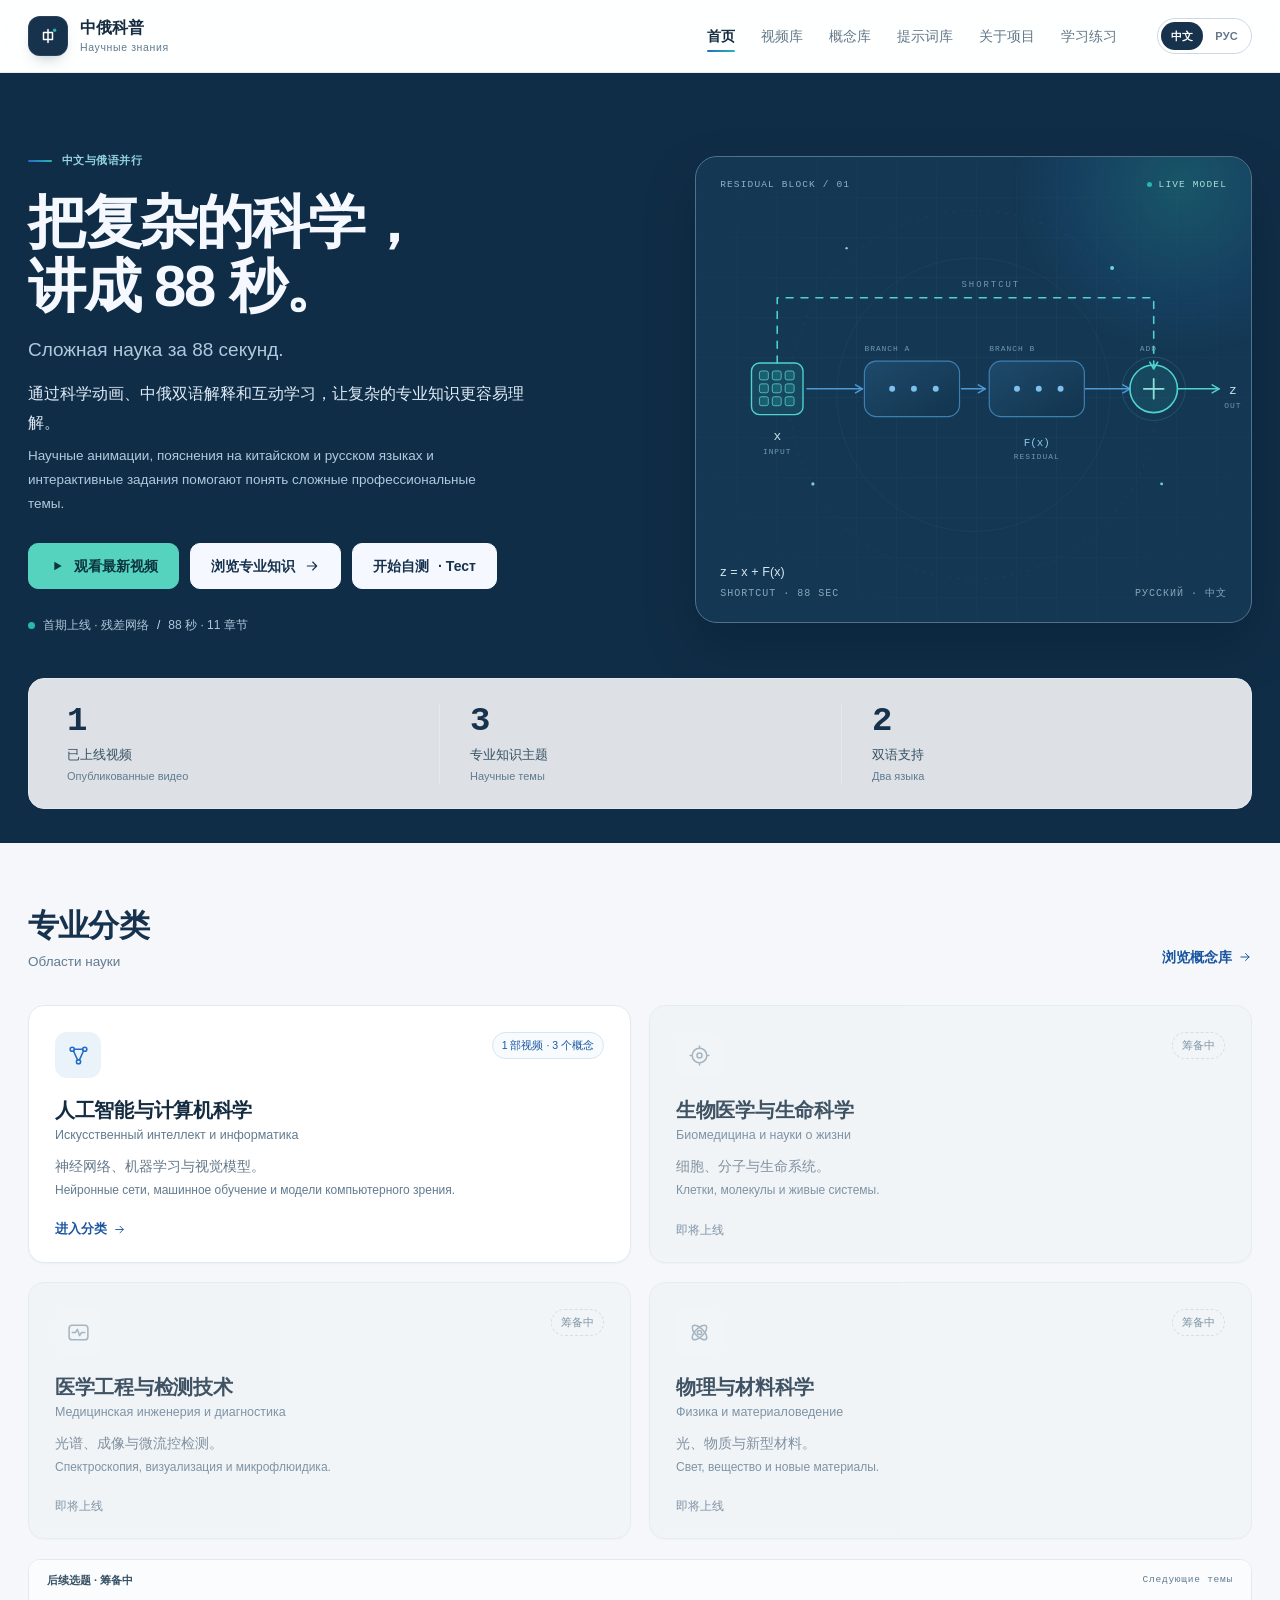
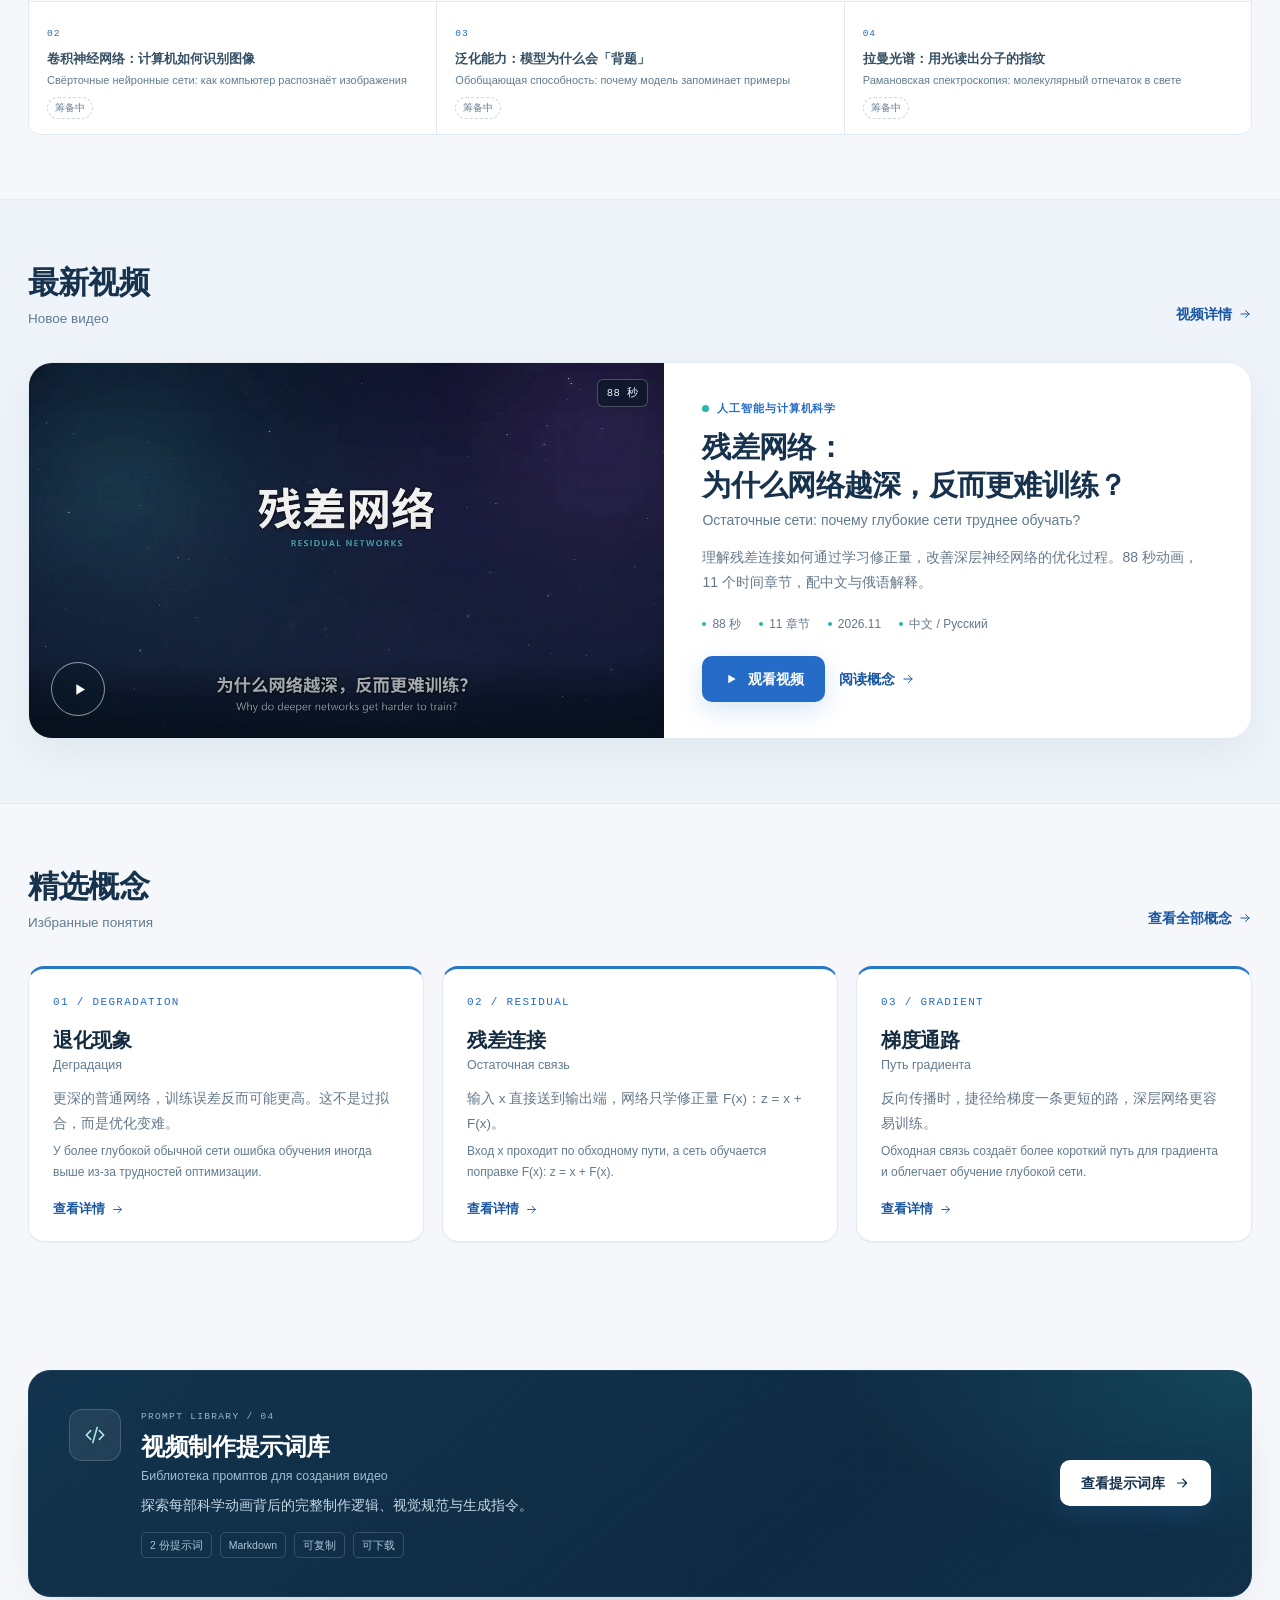
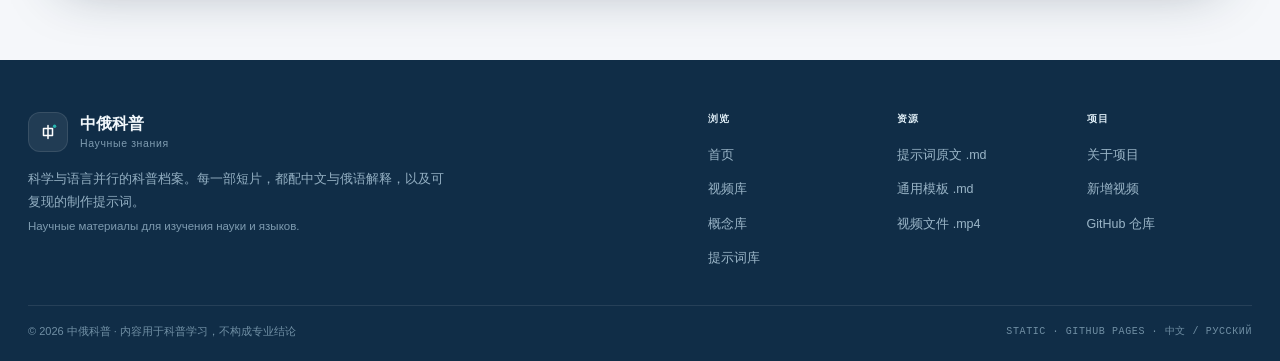
==== commit e77e91f1: "Rename site to zhong-e and redesign bilingual learning practice" ====
--- a/index.html
+++ b/index.html
@@ -9,9 +9,9 @@
   <meta property="og:type" content="website" />
   <meta property="og:title" content="中俄科普 · 把复杂的科学，讲成 88 秒" />
   <meta property="og:description" content="中俄双语科学知识平台：科学动画、概念解释与创作提示词。" />
-  <meta property="og:image" content="https://hawkplus.github.io/zhong-ha/assets/img/og-cover.jpg" />
-  <meta property="og:url" content="https://hawkplus.github.io/zhong-ha/" />
-  <link rel="canonical" href="https://hawkplus.github.io/zhong-ha/" />
+  <meta property="og:image" content="https://hawkplus.github.io/zhong-e/assets/img/og-cover.jpg" />
+  <meta property="og:url" content="https://hawkplus.github.io/zhong-e/" />
+  <link rel="canonical" href="https://hawkplus.github.io/zhong-e/" />
   <link rel="icon" href="assets/img/favicon.svg" type="image/svg+xml" />
   <script>
     document.documentElement.classList.add('js');
@@ -49,7 +49,7 @@
         <a class="nav-link" href="concepts.html">概念库</a>
         <a class="nav-link" href="prompts.html">提示词库</a>
         <a class="nav-link" href="about.html">关于项目</a>
-      </nav>
+      <a class="nav-link" href="practice.html">学习练习</a></nav>
 
       <div class="lang-switch" role="group" aria-label="界面语言 / Язык интерфейса" title="界面语言与阅读主次 / Язык интерфейса">
         <button type="button" data-lang="zh" aria-pressed="true">中文</button>
@@ -68,7 +68,7 @@
       <div class="shell">
         <div class="hero-grid">
           <div class="hero-copy">
-            <p class="eyebrow">Bilingual Science Platform</p>
+            <p class="eyebrow">中文与俄语并行</p>
             <h1 id="hero-title" data-blur-text>把复杂的科学，<br />讲成 <span class="accent">88 秒</span>。</h1>
             <p class="hero-ru" lang="ru">Сложная наука за <span class="nowrap">88 секунд</span>.</p>
             <p class="hero-intro">通过科学动画、中俄双语解释和互动学习，让复杂的专业知识更容易理解。</p>
@@ -82,7 +82,7 @@
                 浏览专业知识
                 <svg viewBox="0 0 24 24" aria-hidden="true"><path d="M5 12h14M13 6l6 6-6 6" fill="none" stroke="currentColor" stroke-width="1.7" stroke-linecap="round" stroke-linejoin="round"/></svg>
               </a>
-              <a class="btn btn-secondary" href="concepts.html#practice">开始自测 <span lang="ru">· Тест</span></a>
+              <a class="btn btn-secondary" href="practice.html">开始自测 <span lang="ru">· Тест</span></a>
             </div>
             <p class="hero-foot"><span class="pulse-dot" aria-hidden="true"></span>首期上线 · 残差网络 <span class="sep">/</span> 88 秒 · 11 章节</p>
           </div>
@@ -475,7 +475,7 @@
           <ul>
             <li><a href="about.html">关于项目</a></li>
             <li><a href="about.html#add">新增视频</a></li>
-            <li><a href="https://github.com/Hawkplus/zhong-ha" target="_blank" rel="noopener noreferrer">GitHub 仓库</a></li>
+            <li><a href="https://github.com/Hawkplus/zhong-e" target="_blank" rel="noopener noreferrer">GitHub 仓库</a></li>
           </ul>
         </div>
       </div>
--- a/assets/css/site.css
+++ b/assets/css/site.css
@@ -1235,63 +1235,137 @@
 .resume-control { display:block; margin:16px 0; padding:12px 20px; border:1px solid #2878c8; border-radius:12px; background:#edf7ff; color:#153b59; cursor:pointer; font:inherit; }
 [hidden] { display:none !important; }
 @media (prefers-reduced-motion:reduce) { .hero::before { animation:none; } .category-card, .concept-card { transition:none; } }
-/* Learning practice */
-.practice {
-  scroll-margin-top: 100px;
-  margin-block: 44px;
-  padding: clamp(22px, 5vw, 48px);
-  border: 1px solid #bededb;
-  border-radius: 26px;
-  background: radial-gradient(ellipse at top right, #d6f5ee, transparent 65%), #f5fafc;
-  color: #153b59;
-}
-.practice h2 { font-size: clamp(24px, 4vw, 36px); }
-.practice-step { margin-top: 8px; color: #405e72; }
-.practice progress { display:block; width:100%; height:10px; margin: 12px 0 24px; accent-color:#17847d; }
-.practice fieldset { border:0; padding:0; min-inline-size:0; }
-.practice legend { font-weight:700; margin-bottom:16px; }
-.practice-options { display:grid; gap:10px; }
-.practice-options button {
-  text-align:start;
-  color:inherit;
-  background:#fff;
-  border:1px solid #b8cdd9;
-  border-radius:12px;
-  padding:13px 16px;
-  font:inherit;
-}
-.practice-options button:enabled { cursor:pointer; }
-.practice-options button:enabled:hover { border-color:#17847d; background:#ecfcf7; }
-.practice-options .is-correct { background:#dcf8ec; border-color:#17847d; }
-.practice-options .is-incorrect { background:#fff0eb; border-color:#aa4a37; }
-.practice-feedback:not(:empty) { margin-block:14px; }
-.practice-review { display:inline-block; margin-inline-end:16px; text-decoration:underline; }
-.practice .btn { margin-top:12px; }
-.concept-search { background:#f0f8fa; border:1px solid #cde0e7; border-radius:20px; padding:clamp(16px, 3vw, 26px); }
-.concept-search label { font-weight:700; color:#153b59; }
-.hero { background:radial-gradient(ellipse at 12% 15%, #d7f7ed, transparent 55%), radial-gradient(ellipse at 90% 65%, #c5d9ff, transparent 68%), #f4f9fc; }
-.visual-stage { box-shadow:0 24px 56px #153b5940, 0 0 48px #2aa8ab26; }
-.practice-jump { margin-bottom:20px; }
-/* Focused reading and touch targets from the interface review. */
-.practice { max-width: 860px; margin-inline: auto; }
-.practice legend { font-size: clamp(17px, 2vw, 20px); line-height: 1.6; }
-.practice-options button { min-height: 52px; line-height: 1.6; }
-.practice-feedback { max-width: 65ch; line-height: 1.8; }
-.practice progress { border: 0; border-radius: 8px; overflow: hidden; background: #dce9eb; }
-.practice progress::-webkit-progress-bar { background: #dce9eb; border-radius: 8px; }
-.practice progress::-webkit-progress-value { background: #17847d; border-radius: 8px; }
-.practice progress::-moz-progress-bar { background: #17847d; }
-.practice-step, .metric-num { font-variant-numeric: tabular-nums; }
-.practice h2, .practice legend, .section-title { text-wrap: balance; overflow-wrap: anywhere; }
-button, .btn { touch-action: manipulation; }
-.practice-review { padding-block: 12px; }
-@media (max-width: 600px) {
-  .practice { padding: 22px 18px; border-radius: 18px; }
-  .practice-options button { padding: 14px; }
-}
-.practice-best { display:inline-block; margin:12px 0; padding:7px 12px; border-radius:8px; color:#136459; background:#daf1e9; font-size:14px; }
-.practice-results { display:grid; gap:12px; }
-.practice-results a { display:grid; gap:8px; padding:18px; border:1px solid #bdd6dd; border-radius:12px; background:#fff; color:#153b59; }
-.practice-results a:hover { border-color:#17847d; }
-.practice-results span { font-size:14px; line-height:1.8; color:#405e72; }
-.practice-results strong { line-height:1.6; }
+/* Chinese–Russian science learning interface */
+:root {
+  --brand: #17324d;
+  --brand-deep: #102d47;
+  --blue: #246cc7;
+  --blue-dark: #1955a1;
+  --muted-2: #617b90;
+}
+.hero {
+  background: #102d47;
+  padding-block: 70px 34px;
+  color: #f5f9ff;
+}
+.hero::before { display: none; }
+.hero-dots { opacity: .45; }
+.hero h1, html.lang-ru .hero-ru { color: #f5f9ff; }
+.hero h1 .accent { color: inherit; background: none; }
+.hero .eyebrow { color: #92d5de; letter-spacing: .04em; text-transform: none; }
+.hero-ru, html.lang-ru .hero h1 { color: #afc9de; }
+.hero-intro, html.lang-ru .hero-intro-ru { color: #e0edf8; }
+.hero-intro-ru, html.lang-ru .hero-intro { color: #afc9de; }
+.hero .hero-foot { color: #aec7db; }
+.hero .btn-secondary { background: #f5f9ff; color: #17324d; border-color: #f5f9ff; }
+.hero .btn-primary { background: #55d3bf; border-color: #55d3bf; color: #0c3440; box-shadow: none; }
+.hero .btn-primary:hover { background: #7de3d3; }
+.hero .visual-stage { border-color: #517289; background: #143853; box-shadow: 0 24px 50px #03182b55; }
+.hero .metrics { margin-top: 42px; box-shadow: none; }
+.section { padding-block: 64px; }
+.category-card, .concept-card { border-radius: 16px; }
+.concept-card { border-top: 3px solid #2878c8; }
+.category-card.is-muted { background: #f0f4f7; opacity: .8; }
+.feature { border-radius: 24px; box-shadow: 0 16px 45px #153b5910; }
+.page-hero { background: #eaf1f7; border-bottom: 1px solid #d4e0e9; }
+.page-hero h1 { letter-spacing: -.035em; }
+.concept-search { padding: 24px; background: #fff; border: 1px solid #cbdce7; border-radius: 16px; }
+.concept-search label { font-weight: 700; }
+.concept-entry { padding-block: 36px; }
+.practice-invite {
+  display: flex; align-items: center; justify-content: space-between; gap: 24px;
+  padding: 26px 32px; margin-bottom: 28px; border-radius: 18px; background: #173b59; color: #fff;
+}
+.practice-invite h2 { font-size: 22px; }
+.practice-invite p { color: #bdd8e9; font-size: 15px; }
+.practice-invite .btn { flex-shrink: 0; background: #55d3bf; color: #103448; border: 0; }
+.quiz-page { min-height: 75vh; padding: 30px 0 80px; background: #edf3f8; }
+.quiz-page .breadcrumb { margin-bottom: 28px; }
+.quiz-kicker { color: #23796f; font-size: 14px; font-weight: 650; margin-bottom: 12px; }
+.quiz-welcome { max-width: 1000px; margin: 30px auto; }
+.quiz-welcome h1, .quiz-result-header h1 { font-size: clamp(30px, 4.5vw, 50px); letter-spacing: -.035em; line-height: 1.2; max-width: 20em; }
+.quiz-lead { margin-top: 20px; max-width: 65ch; color: #496176; line-height: 1.9; }
+.quiz-modes { display: grid; grid-template-columns: 1fr 1fr; gap: 22px; margin-block: 32px; }
+.quiz-mode { padding: 32px; background: #fff; border: 1px solid #cbdce7; border-radius: 20px; }
+.quiz-mode:first-child { background: #173b59; color: #fff; border-color: #173b59; }
+.quiz-mode h2 { font-size: 25px; margin-bottom: 14px; }
+.quiz-mode p { min-height: 4em; margin-bottom: 24px; line-height: 1.8; }
+.quiz-mode .btn { min-width: 150px; }
+.quiz-mode:first-child .btn { background: #55d3bf; color: #103448; border: 0; }
+.quiz-best { margin-top: 20px; font-variant-numeric: tabular-nums; color: #23796f; }
+.quiz-layout { display: grid; grid-template-columns: 270px minmax(0,1fr); align-items: start; gap: 28px; }
+.quiz-sidebar { position: sticky; top: 100px; padding: 28px 24px; border-radius: 20px; color: #fff; background: #173b59; }
+.quiz-sidebar .quiz-kicker { color: #8ee0d5; }
+.quiz-sidebar h1 { font-size: 25px; line-height: 1.4; }
+.quiz-count { margin-top: 24px; color: #d8e9f5; font-variant-numeric: tabular-nums; }
+.quiz-sidebar progress { display: block; width: 100%; height: 7px; margin-block: 12px 25px; border: 0; border-radius: 8px; overflow: hidden; background: #43617a; }
+.quiz-sidebar progress::-webkit-progress-bar { background: #43617a; }
+.quiz-sidebar progress::-webkit-progress-value { background: #55d3bf; }
+.quiz-sidebar progress::-moz-progress-bar { background: #55d3bf; }
+.quiz-map { display: grid; grid-template-columns: repeat(3,1fr); gap: 10px; }
+.quiz-number { min-height: 44px; border: 1px solid #6a879f; border-radius: 9px; background: transparent; color: #fff; cursor: pointer; }
+.quiz-number.answered { background: #37678a; }
+.quiz-number.correct { background: #206b5e; }
+.quiz-number.incorrect { background: #85533e; }
+.quiz-number[aria-current] { outline: 2px solid #fff; outline-offset: 3px; font-weight: 700; }
+.quiz-save-note { margin-block: 26px 18px; color: #c0d5e5; font-size: 13px; line-height: 1.8; }
+.quiz-sidebar .btn { width: 100%; white-space: normal; line-height: 1.5; }
+.quiz-question { min-width: 0; padding: clamp(24px,4vw,48px); background: #fff; border: 1px solid #d4e0e9; border-radius: 22px; box-shadow: 0 12px 38px #173b5908; }
+.quiz-topic { color: #23796f; font-size: 14px; font-weight: 650; margin-bottom: 16px; }
+.quiz-question h2 { font-size: clamp(23px,2.5vw,32px); line-height: 1.55; letter-spacing: -.02em; }
+.quiz-instruction { margin: 12px 0 25px; color: #617b90; font-size: 14px; }
+.quiz-choices { border: 0; padding: 0; margin: 0; min-inline-size: 0; display: grid; gap: 12px; }
+.quiz-choice { display: flex; align-items: center; gap: 14px; padding: 18px; border: 1px solid #d1dfe8; border-radius: 12px; cursor: pointer; transition: border-color .15s, background .15s; }
+.quiz-choice:hover { border-color: #246cc7; }
+.quiz-choice:focus-within { outline: 3px solid #246cc7; outline-offset: 3px; }
+.quiz-choice.selected { border-color: #246cc7; background: #eef5ff; }
+.quiz-choice.correct { border-color: #238675; background: #e7f6ef; }
+.quiz-choice.incorrect { border-color: #bb6349; background: #fff2ec; }
+.quiz-choice input { width: 18px; height: 18px; flex-shrink: 0; accent-color: #246cc7; }
+.quiz-letter { color: #617b90; font-size: 13px; font-weight: 700; }
+.quiz-choice-text { flex: 1; line-height: 1.7; }
+.quiz-option-status { font-size: 12px; color: #1e6458; }
+.quiz-explanation { margin-top: 26px; padding: 22px; background: #edf7f3; border-left: 3px solid #238675; border-radius: 0 10px 10px 0; }
+.quiz-explanation p { margin-block: 8px 12px; line-height: 1.85; }
+.quiz-controls { display: flex; flex-wrap: wrap; gap: 12px; margin-top: 30px; }
+.quiz-controls .btn { min-height: 46px; }
+.quiz-controls .btn:disabled { opacity: .45; cursor: default; transform: none; }
+.quiz-notice { margin-top: 20px; color: #9b402d; }
+.quiz-result-header { padding: clamp(25px,5vw,56px); border-radius: 24px; background: #fff; border: 1px solid #d4e0e9; }
+.quiz-score { font-size: clamp(50px,8vw,80px); font-weight: 750; line-height: 1.2; color: #1955a1; margin-top: 24px; font-variant-numeric: tabular-nums; }
+.quiz-topic-scores { display: flex; flex-wrap: wrap; gap: 12px 28px; margin-top: 24px; }
+.quiz-topic-scores p { color: #496176; }
+.quiz-review-list { margin-top: 36px; }
+.quiz-review-list h2 { font-size: 25px; margin-bottom: 20px; }
+.quiz-review { padding: 22px 26px; margin-top: 12px; background: #fff; border: 1px solid #d4e0e9; border-radius: 14px; }
+.quiz-review summary { font-weight: 650; cursor: pointer; line-height: 1.7; }
+.quiz-review p { margin-top: 14px; line-height: 1.85; max-width: 75ch; }
+.quiz-review .text-link { margin-top: 16px; }
+.sr-only { position: absolute; width: 1px; height: 1px; padding: 0; margin: -1px; overflow: hidden; clip: rect(0,0,0,0); white-space: nowrap; border: 0; }
+@media (max-width: 800px) {
+  .quiz-layout { grid-template-columns: 1fr; gap: 18px; }
+  .quiz-sidebar { position: static; padding: 22px; }
+  .quiz-map { grid-template-columns: repeat(9, minmax(0,1fr)); gap: 7px; }
+  .quiz-number { min-height: 36px; font-size: 13px; }
+  .quiz-sidebar .btn { width: auto; }
+  .quiz-save-note { margin-top: 16px; }
+  .quiz-modes { grid-template-columns: 1fr; }
+  .quiz-mode p { min-height: 0; }
+  .practice-invite { align-items: flex-start; flex-direction: column; }
+  .hero { padding-top: 42px; }
+}
+@media (max-width: 480px) {
+  .quiz-map { grid-template-columns: repeat(5,1fr); }
+  .quiz-question { padding: 24px 18px; }
+  .quiz-choice { gap: 9px; padding: 14px 12px; flex-wrap: wrap; }
+  .quiz-option-status { width: 100%; padding-left: 27px; }
+  .quiz-controls .btn { flex: 1; white-space: normal; }
+  .quiz-mode { padding: 25px; }
+}
+@media (prefers-reduced-motion: reduce) { .quiz-choice { transition: none; } }
+
+.quiz-reset { display:block; margin:18px auto 0; border:0; background:transparent; color:#d8e9f5; text-decoration:underline; cursor:pointer; padding:8px; font-size:13px; }
+[data-quiz-focus] { scroll-margin-top:100px; }
+
+.quiz-map-details summary { cursor:pointer; color:#d8e9f5; font-size:14px; padding:4px 0 16px; }
+@media (max-width:800px) { .quiz-sidebar h1 {font-size:21px;} .quiz-sidebar .quiz-count {margin-top:12px;} .quiz-sidebar progress {margin-bottom:12px;} .quiz-save-note {font-size:12px;margin:8px 0 14px;} }
